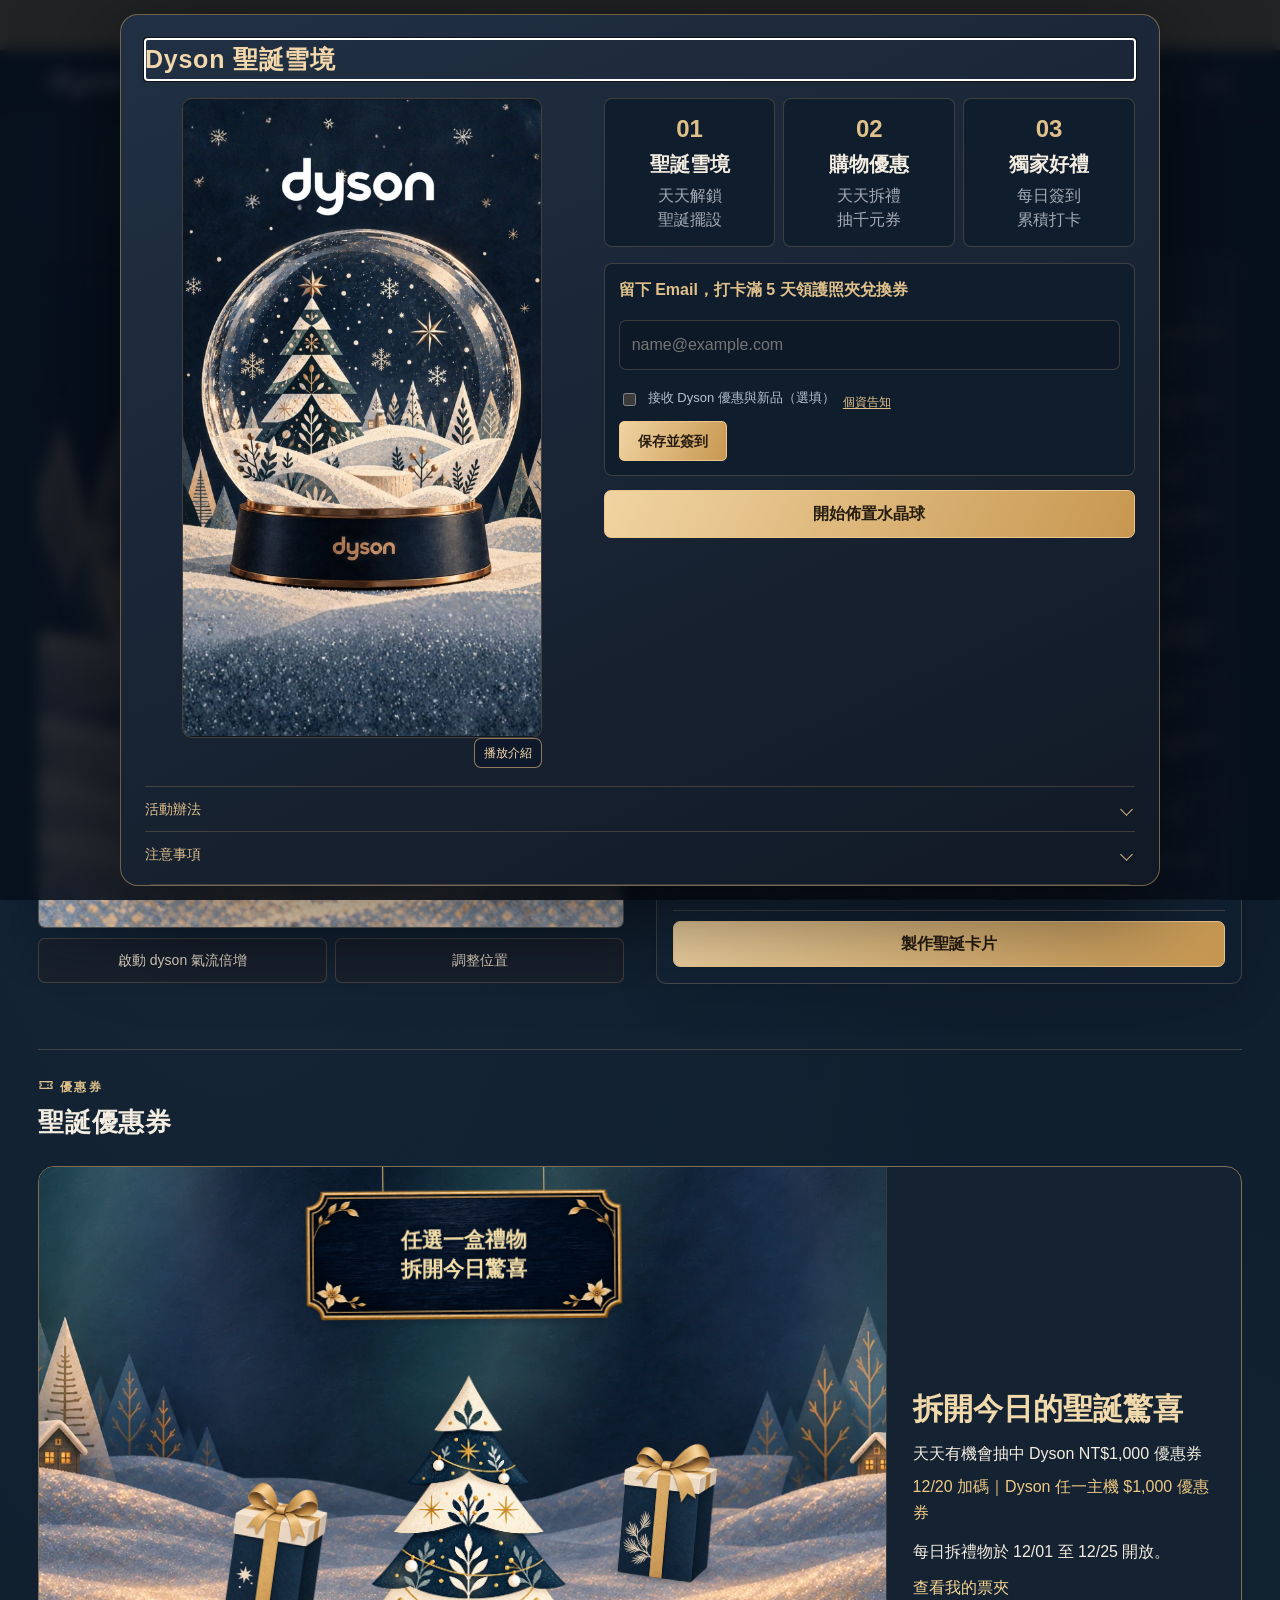
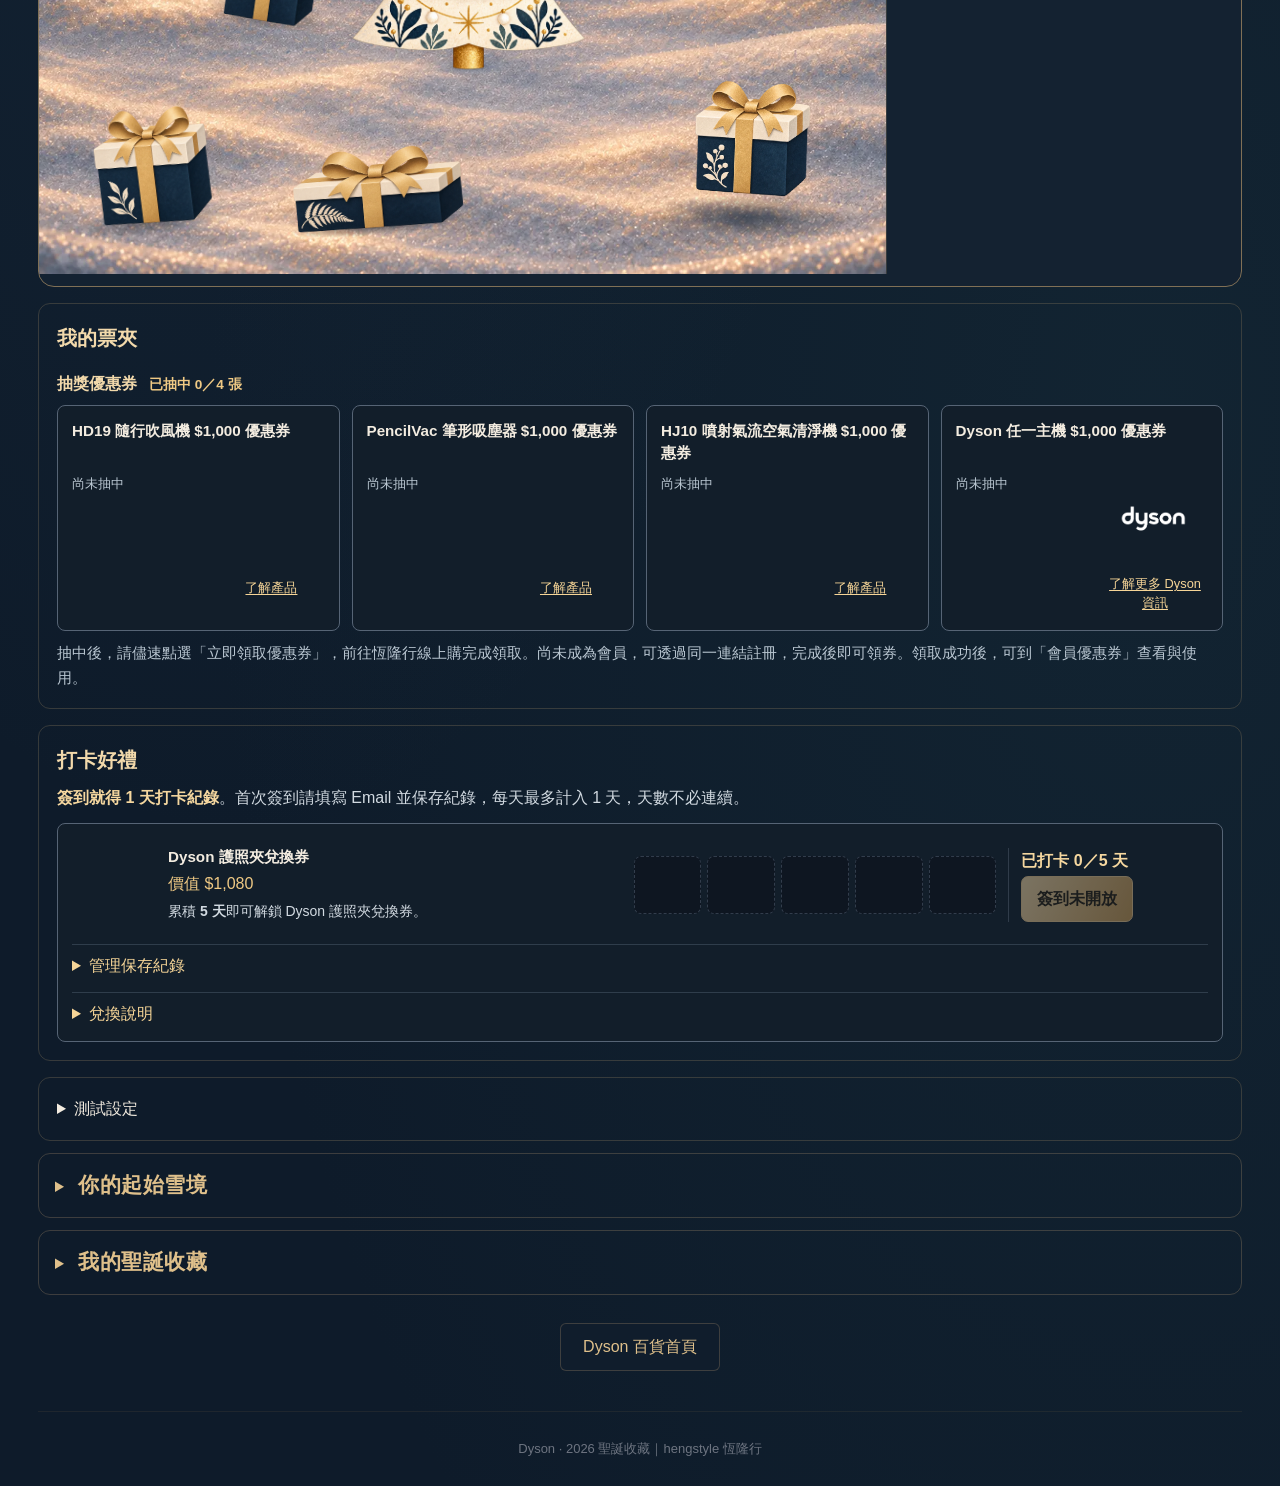
==== 2026-dyson-christmas-test/index.html @ e42b4f23 "Add files via upload" ====
<!doctype html>
<html lang="zh-Hant" data-activity-environment="test">
<head>
<meta charset="utf-8"><meta name="viewport" content="width=device-width,initial-scale=1"><meta name="theme-color" content="#10141c">
<title>Dyson 聖誕收藏｜11 月一般使用者測試版</title>
<meta property="og:type" content="website">
<meta property="og:title" content="Dyson 聖誕倒數日曆｜每天解鎖一份驚喜">
<meta property="og:description" content="下載或分享卡片抽千元優惠券，打卡滿 5 天解鎖靠櫃禮兌換券，持券消費贈 Dyson 護照夾（價值 $1,080）。">
<link rel="stylesheet" href="./assets/css/style.css?v=20261119-direct-share">
<link rel="stylesheet" href="./assets/css/gift-draw.css?v=20261119-mobile-plaque">
</head>
<body>
<template id="activity-missions-template">
 <p class="activity-intro-description">
  <span>每日解鎖聖誕物件，佈置你的水晶球。</span>
  <span>下載或分享卡片抽優惠券，還可到首頁簽到。</span>
 </p>
 <nav class="activity-jumps" aria-label="聖誕闖關任務">
   <div class="mission-primary"><b class="mission-number">01</b><strong>聖誕雪境</strong><span>天天解鎖<br>聖誕擺設</span></div>
   <div><b class="mission-number">02</b><strong>購物優惠</strong><span>天天拆禮<br>抽千元券</span></div>
   <div><b class="mission-number">03</b><strong>獨家好禮</strong><span>每日簽到<br>累積打卡</span></div>
  </nav>
</template>
<template id="activity-rules-template">
  <section class="activity-rules-section">
   <h3>活動時間｜2026.12.01－12.25</h3>
   <p>每日解鎖聖誕驚喜，打造專屬 Dyson 聖誕水晶球！</p>
   <p>活動期間每日 00:00（UTC+8）解鎖全新聖誕裝飾，可自由選擇當日及先前已解鎖的物件，打造專屬聖誕雪境。尚未開放的日期將維持鎖定，已解鎖的裝飾可於活動期間隨時使用，重新布置水晶球。</p>
  </section>
  <section class="activity-rules-section">
   <h3 id="activity-coupons" tabindex="-1">聖誕禮遇｜抽 Dyson $1,000 優惠券</h3>
   <p>當天製作聖誕卡片並下載或分享圖片後，每天可拆 1 盒禮物。活動期間，每位會員每款優惠券限領一次。</p>
   <p>抽中後，請儘速點選「立即領取優惠券」，前往恆隆行線上購完成領取。尚未成為會員，可透過同一連結註冊，完成後即可領券。領取成功後，可到「會員優惠券」查看與使用。</p>
  </section>
  <section class="activity-rules-section">
   <h3>累積參與｜滿 5 天再享專屬好禮</h3>
   <p>至首頁「打卡好禮」留下 Email 保存打卡紀錄，累積打卡滿 5 天即可解鎖護照夾兌換券。持券至 Dyson 專櫃不限金額消費，即贈 Dyson 護照夾（價值 $1,080）。</p>
   <p>兌換期限至 2026/12/31，每人限贈一次。</p>
  </section>
  <section class="activity-rules-section">
   <h3>活動紀錄｜保存專屬聖誕進度</h3>
   <p>無須填寫 Email 即可體驗聖誕水晶球活動。</p>
   <p>如欲保存參與天數及好禮資格，請至首頁「打卡好禮」填寫正確 Email 並保存紀錄。下次使用相同 Email，即可接續活動進度。</p>
   <p>水晶球內的裝飾擺放位置僅保留於當次操作頁面，重新進入活動時將恢復預設布置。</p>
   <p>Dyson 新品與優惠資訊訂閱採自由選擇，不影響活動參與及好禮資格；已保存進度者，調整訂閱意願後將即時更新。</p>
  </section>
</template>
<template id="activity-notices-template">
 <ol><li><p>本活動由恆隆行貿易股份有限公司（以下簡稱「主辦單位」）舉辦。參加者一經參與本活動，即視為已詳閱、瞭解並同意遵守本活動辦法、注意事項及相關規範。</p></li><li><p>如因參加者使用之裝置、LINE App 版本、網路連線或其他非可歸責於主辦單位之因素，導致活動頁面、動畫效果、會員綁定或優惠資訊顯示異常，主辦單位恕不另行補發或補償。</p></li><li><p>如因天災、系統異常、政府法令變更或其他不可抗力因素，致本活動無法正常進行，主辦單位得於法令允許範圍內調整、暫停或終止活動，並依實際情況公告相關處理方式。</p></li><li><p>主辦單位保留於法令允許範圍內調整活動內容及相關辦法之權利，相關異動將於活動頁面公告。</p></li><li><p>本活動如有未盡事宜，悉依相關法令、主辦單位活動辦法及最新公告辦理。</p></li></ol>
</template>
<aside class="november-test-banner" aria-label="11 月測試版"><strong>11 月一般使用者測試版 · v127</strong><span id="november-test-clock" role="status">依台灣日期，每天對應開放 12 月同一天的禮物。</span></aside>
<dialog id="welcome-dialog" class="welcome-dialog" aria-labelledby="welcome-title" aria-describedby="welcome-description">
 <button id="welcome-review-close" class="dialog-close" type="button" aria-label="關閉" hidden>×</button>
 <div id="welcome-overview"><div id="welcome-content" class="welcome-content">
  <h2 id="welcome-title" tabindex="-1" autofocus>Dyson 聖誕雪境</h2>
  <div class="welcome-media"><video id="welcome-video" muted playsinline preload="none" aria-label="聖誕活動玩法介紹"></video><div class="welcome-media-toolbar"><p id="welcome-status" class="welcome-status sr-only" role="status" aria-live="polite"></p><button id="welcome-play" type="button" hidden>播放介紹</button></div></div>
  <div class="welcome-intro">
   <div data-activity-missions="welcome-description"></div>
   <section id="welcome-account" aria-labelledby="welcome-account-title">
    <h3 id="welcome-account-title">留下 Email，打卡滿 5 天領護照夾兌換券</h3>
   </section>
   
   <div class="welcome-footer"><button id="welcome-start" class="gold-button" type="button">開始佈置水晶球</button></div>
  </div>
 </div></div>
 <details id="welcome-rules" class="welcome-rules"><summary id="welcome-rules-title">活動辦法</summary><div class="welcome-rules-content">
  <div data-activity-rules></div>
 </div></details>
 <details id="welcome-notices" class="welcome-rules welcome-notices"><summary id="welcome-notices-title">注意事項</summary><div class="welcome-rules-content"><div data-activity-notices></div></div></details>
 <p class="november-test-notice">測試版提醒：本頁以 11/01–11/25 模擬 12/01–12/25，進度獨立保存。實際領取結果以恆隆行優惠券頁為準。</p>
</dialog>
<dialog id="admin-auth-dialog" class="admin-auth-dialog" aria-labelledby="admin-auth-title" aria-describedby="admin-auth-description">
 <button class="dialog-close mobile-admin-close" data-close="admin-auth-dialog" type="button" aria-label="關閉管理員驗證">×</button>
 <p class="eyebrow">ADMIN ACCESS</p><h2 id="admin-auth-title">管理員驗證</h2>
 <p id="admin-auth-description">此帳號需要驗證碼，才能載入進度與日期模擬。</p><p id="admin-auth-email" class="admin-auth-email"></p>
 <form id="admin-auth-form"><label for="admin-auth-code">管理員驗證碼<input id="admin-auth-code" type="password" minlength="16" maxlength="128" autocomplete="current-password" required></label><p id="admin-auth-message" role="status" aria-live="polite"></p><div class="admin-auth-actions"><button id="admin-auth-cancel" type="button">切換 Email</button><button id="admin-auth-submit" class="gold-button" type="submit">驗證並繼續</button></div></form>
</dialog>
<header class="site-header"><a class="brand" href="https://shop.hengstyle.com/site/dyson" target="_blank" rel="noopener noreferrer" aria-label="Dyson 百貨首頁"><img id="brand-logo" class="brand-logo" src="./assets/images/brand/dyson-logo-white.png" alt="Dyson" width="1702" height="591" fetchpriority="high"></a><nav aria-label="功能選單"><button id="progress-open" type="button">保存紀錄</button><button id="vouchers-open" type="button">活動玩法</button><div class="audio-menu"><button id="audio-open" type="button" aria-expanded="false" aria-controls="audio-panel">音訊<span class="audio-indicator" aria-hidden="true"></span></button>
<section id="audio-panel" class="audio-panel" aria-labelledby="audio-title" hidden>
 <div class="audio-panel-heading"><h2 id="audio-title">音訊</h2><button id="audio-close" type="button" aria-label="收起音訊面板">×</button></div>
 <div class="music-heading"><strong>聖誕旋律</strong></div><p id="music-now" role="status" aria-live="polite"></p>
 <div class="music-row"><label class="music-choice"><span class="sr-only">選擇已解鎖的音樂</span><select id="music-track"></select></label><button id="music-play" type="button" aria-pressed="false">播放音樂</button></div>
 <label class="music-volume">音樂音量<input id="music-volume" type="range" min="0" max="1" step="0.01" value="0.28" aria-label="背景音樂音量"></label>
 <div class="music-caption"><span>12/7、12/25 收藏解鎖</span><button id="music-credits-open" type="button">音樂來源</button></div><audio id="music-player" preload="none"></audio>
</section></div></nav></header>
<div id="preview-banner" class="preview-banner" hidden>企劃預覽模式 · 測試收藏不計入正式紀錄 <button id="preview-exit">回到正式日期</button></div>
<main>
 <section class="intro"><h1>把聖誕 <span>一點一點收藏</span></h1><p>玩遊戲收藏聖誕驚喜，傳送專屬祝福，解鎖<strong>限量優惠券</strong>。</p></section>
 <div id="game-experience" class="experience">
  <section id="globe-section" class="globe-section" aria-label="水晶球佈置">
   <div id="globe-stage" class="globe-stage"><div id="globe-wrapper"><img id="empty-globe" src="./assets/images/scene/snow-globe-background.webp?rev=20261027-5" alt="深藍雪境中的 Dyson 水晶球，球內鋪有薄雪，等待加入每日收藏。" width="1168" height="1346"><canvas id="snow-canvas" tabindex="-1" aria-label="水晶球收藏擺放區"></canvas><div id="scene-loading" class="is-busy" role="status" hidden>正在準備冬日雪境…</div><div id="scene-tip" hidden></div><div id="show-greeting" class="show-greeting" role="status" aria-live="polite" hidden>MERRY CHRISTMAS</div></div></div>
   <div class="globe-actions"><button id="wind-button" aria-pressed="false">啟動 dyson 氣流倍增</button><button id="edit-toggle" aria-pressed="false" aria-expanded="false" aria-controls="scene-tools">調整位置</button></div>
   <div id="show-controls" class="show-controls" hidden><button id="show-replay" type="button">播放星光秀</button><button id="show-stop" type="button" hidden>停止演出</button><span>9.5 秒 · 可隨時重播</span><div class="show-banner-slot"><div id="show-banner" class="show-banner" hidden><span>CHRISTMAS LIGHT SHOW</span><strong id="show-phase" role="status" aria-live="polite"></strong><div class="show-track"><i id="show-progress"></i></div></div></div></div>
   <div id="scene-tools" class="scene-tools" aria-label="場景調整工具" hidden><div class="scene-tool-actions"><button id="motion-toggle" type="button" aria-pressed="true">暫停動態</button><button id="reset-layout" type="button">還原擺放</button></div><p id="scene-edit-hint">點選球內物件後拖曳，或使用方向鍵微調。</p>

   <div id="position-editor" class="position-editor" hidden><strong id="selected-name"></strong><label>大小 <input id="scale-control" type="range" min="0.65" max="1.35" step="0.05" value="1"></label><button id="selected-reset">還原此件</button><button id="selected-detail">查看收藏</button><button id="selected-remove" type="button">移除</button><p>動物與一般造景可移至球內上方。</p></div></div>
   <p id="status" class="status" role="status" aria-live="polite"></p>
  </section>
  <section id="game-calendar" class="calendar-panel" aria-labelledby="game-calendar-title">
   <button id="mobile-calendar-toggle" class="mobile-calendar-toggle" type="button" aria-expanded="false" aria-controls="calendar-body">
    <strong>每日解鎖</strong><span id="mobile-calendar-count">已開放 0／25</span><span class="mobile-calendar-arrow" aria-hidden="true"></span>
   </button>
   <div id="calendar-body" class="calendar-body">
   <div class="calendar-heading"><div class="calendar-heading-main"><p class="eyebrow">DECEMBER 01 — 25</p><div class="calendar-title-row"><h2 id="game-calendar-title" tabindex="-1">每日解鎖｜聖誕倒數日曆</h2></div></div><div class="calendar-tools"><span id="today-label" class="date-pill"></span><button id="quick-sim-toggle" type="button" aria-expanded="false" aria-controls="quick-sim-panel">模擬日期</button></div></div>
   <div id="today-card" class="today-card"><p id="today-kicker" class="eyebrow"></p><h3 id="today-title"></h3><button id="today-open" class="gold-button"></button></div>
   <section id="quick-sim-panel" class="quick-sim-panel" aria-label="模擬日期" hidden>
    <div class="sim-panel-heading"><span>日期模擬 · 台灣時間</span></div>
    <label class="sim-date-label" for="sim-date">模擬今天是<input id="sim-date" type="date" value="2026-12-01" min="2026-11-30" max="2026-12-26"></label>
    <p id="quick-sim-note" role="status" aria-live="polite"></p>
    <div class="sim-panel-footer"><button id="quick-sim-done" type="button">完成／收起</button><button id="quick-sim-exit" type="button">結束模擬</button></div>
   </section>
   <div class="progress-label"><span>已開放物件</span><span id="progress-count">0 / 25</span></div><div class="progress-track"><div id="progress-fill"></div></div>
   <div id="calendar-grid" class="calendar-grid" aria-label="12 月每日禮盒"></div>
   <div id="calendar-key" class="calendar-key" aria-label="日期狀態說明"></div>
   <div class="calendar-card-entry"><button id="card-open" class="gold-button" type="button" disabled>製作聖誕卡片</button></div>
   </div>
  </section>
 </div>
 <section id="benefit-section" class="benefit-section"><div class="section-heading"><div><p class="eyebrow"><svg class="ticket-icon" viewBox="0 0 24 24" width="16" height="16" aria-hidden="true" fill="none" stroke="currentColor" stroke-width="1.8"><path d="M3 7h18v3a2 2 0 0 0 0 4v3H3v-3a2 2 0 0 0 0-4zM15 7v2m0 2v2m0 2v2"/></svg>優惠券</p><h2>聖誕優惠券</h2></div></div><section id="draw-card" class="draw-card" aria-labelledby="draw-heading">
  <div class="draw-copy">
    <h3 id="draw-heading" tabindex="-1">拆開今日的聖誕驚喜</h3>
    <p id="draw-rules">天天有機會抽中 Dyson NT$1,000 優惠券</p>
    <p id="draw-bonus" class="draw-bonus" hidden>12/20 加碼｜<span>Dyson 任一主機 $1,000 優惠券</span></p>
  </div>
  <div id="draw-stage" class="draw-stage">
    <div class="draw-landscape" aria-hidden="true"></div>
    <div class="draw-wood-sign"><img src="./assets/images/scene/christmas-sign.webp?build=20261119-sign-clean" width="1536" height="640" alt=""><span>任選一盒禮物<br>拆開今日驚喜</span></div>
    <div id="draw-visitor" class="draw-visitor" aria-hidden="true" hidden><img id="draw-visitor-image" alt=""></div>
    <div class="draw-tree" aria-hidden="true">
      <img class="draw-tree-art" src="./assets/images/scene/day-12-christmas-tree.webp" alt="" width="1214" height="1295" loading="lazy" decoding="async">
      <span class="draw-tree-lights"></span>
    </div>
    <div id="draw-flyover" class="draw-flyover" aria-hidden="true">
      <div class="draw-flyover-rider">
        <img src="./assets/images/scene/day-22-golden-sleigh.webp" alt="" loading="lazy">
        <img src="./assets/images/scene/day-23-cat-santa.webp" alt="" loading="lazy">
      </div>
      <img class="draw-flyover-reindeer" src="./assets/images/scene/day-08-leaping-reindeer.webp" alt="" loading="lazy">
    </div>
    <div id="draw-gifts" class="draw-gifts" role="group" aria-label="五盒聖誕禮物" aria-describedby="draw-rules"></div>
    <canvas id="draw-effects" aria-hidden="true"></canvas>
  </div>
  <div id="draw-feedback" class="draw-feedback">
    <p id="draw-status" role="status" aria-live="polite" tabindex="-1"></p>
    <p id="draw-pool-note" class="draw-muted"></p>
    <div class="draw-actions">
      <button id="draw-create" class="gold-button" type="button">製作卡片解鎖禮物</button>
      <button id="draw-result-open" type="button" hidden>查看今日拆盒結果</button>
      <a id="draw-view" href="#draw-coupons">查看我的票夾</a>
    </div>
  </div>
</section>
<section class="draw-wallet" aria-labelledby="draw-coupons">
  <h3 id="draw-coupons" tabindex="-1">我的票夾</h3>
  <section aria-labelledby="draw-wallet-prizes">
    <h4 id="draw-wallet-prizes" class="draw-wallet-heading">抽獎優惠券 <span id="draw-count"></span></h4>
    <div id="draw-wallet"></div>
    <p class="draw-muted draw-wallet-note">抽中後，請儘速點選「立即領取優惠券」，前往恆隆行線上購完成領取。尚未成為會員，可透過同一連結註冊，完成後即可領券。領取成功後，可到「會員優惠券」查看與使用。</p>
  </section>
</section>
<section id="draw-passport" class="draw-passport" aria-labelledby="draw-passport-title">
    <h3 id="draw-passport-title" tabindex="-1">打卡好禮</h3>
    <p class="draw-passport-intro"><strong>簽到就得 1 天打卡紀錄</strong>。首次簽到請填寫 Email 並保存紀錄，每天最多計入 1 天，天數不必連續。</p>
    <article class="draw-coupon draw-passport-card" aria-labelledby="draw-passport-name">
      <img id="draw-passport-image" class="draw-coupon-image" alt="Dyson 護照夾" width="144" height="144" loading="lazy" decoding="async">
      <div class="draw-coupon-copy">
        <strong id="draw-passport-name">Dyson 護照夾兌換券</strong>
        <span>價值 $1,080</span>
        <p class="draw-passport-requirement">累積 <b>5 天</b>即可解鎖 Dyson 護照夾兌換券。</p>
      </div>
      <div class="draw-passport-status">
        <p id="draw-passport-progress" aria-live="polite">已打卡 0／5 天</p>
        <div class="draw-passport-actions">
          <button id="draw-passport-checkin" class="gold-button" type="button">簽到</button>
          <button id="draw-passport-open" class="gold-button" type="button" hidden>拆開 5 日回禮</button>
          <a id="draw-passport-ticket" class="gold-button draw-passport-ticket" target="_blank" rel="noopener noreferrer" hidden><span id="draw-passport-cta">領取兌換券 ↗</span></a>
        </div>
      </div>
      <ol id="draw-passport-days" class="participation-grid draw-passport-days" aria-label="五天簽到進度"></ol>
      <details id="draw-passport-account" class="draw-passport-extra">
        <summary>管理保存紀錄</summary>
        <div id="draw-progress-fields" class="welcome-progress"><div id="progress-current" hidden><p>目前使用 <strong id="progress-email-label"></strong></p><button id="progress-switch" type="button">切換 Email</button></div><form id="progress-form" novalidate><label id="progress-email-field" for="progress-email"><span id="progress-email-caption">你的 Email</span><input id="progress-email" type="email" maxlength="254" autocomplete="email" placeholder="name@example.com"></label><div class="progress-consent-row"><label class="progress-consent"><input id="progress-marketing" type="checkbox"><span>接收 Dyson 優惠與新品（選填）</span></label><a href="https://docs.google.com/document/d/1t16XzusKmtd05-ndbZZWI5BFOdslWheB/edit" target="_blank" rel="noopener noreferrer" aria-label="個人資料告知暨同意書">個資告知</a></div><button id="progress-submit" class="gold-button" type="submit">保存並簽到</button></form><p id="progress-message" role="status" aria-live="polite"></p><button id="progress-retry" type="button" hidden>重試同步</button></div>
      </details>
      <details class="draw-passport-extra">
        <summary>兌換說明</summary>
        <p>持券至 Dyson 專櫃不限金額消費，即贈 Dyson 護照夾。兌換期限至 2026/12/31，每人限贈一次。</p>
      </details>
    </article>
</section>
<dialog id="draw-prize" class="draw-result-dialog" aria-labelledby="draw-prize-name">
  <form method="dialog" class="draw-result-close"><button type="submit" aria-label="關閉" autofocus>×</button></form>
  <div class="draw-result-ticket">
    <p id="draw-prize-won-label" class="draw-prize-won-label" hidden>恭喜抽中！</p>
    <h3 id="draw-prize-name">Dyson <strong>$1,000</strong> 優惠券</h3>
    <figure class="draw-prize-product">
      <img id="draw-prize-image" alt="" width="88" height="88" hidden>
      <figcaption id="draw-prize-kind"></figcaption>
    </figure>
    <a id="draw-prize-claim" class="gold-button" target="_blank" rel="noopener noreferrer" hidden>立即領取優惠券 ↗</a>
  </div>
  <section id="draw-prize-info" class="draw-prize-info" aria-labelledby="draw-prize-info-title" hidden>
    <h3 id="draw-prize-info-title"><small>適用商品介紹</small><span id="draw-prize-product-name"></span></h3>
    <p id="draw-prize-intro"></p>
    <h4 id="draw-prize-features-title">產品亮點</h4>
    <ul id="draw-prize-features"></ul>
    <a id="draw-prize-product-link" target="_blank" rel="noopener noreferrer">了解產品詳情 ↗</a>
  </section>
</dialog>
<dialog id="draw-product" class="draw-result-dialog" aria-labelledby="draw-product-name">
  <form method="dialog" class="draw-result-close"><button type="submit" aria-label="關閉" autofocus>×</button></form>
  <h3 id="draw-product-name"></h3>
  <img id="draw-product-image" alt="" width="88" height="88">
  <section class="draw-prize-info draw-product-info">
    <p id="draw-product-intro"></p>
    <h4 id="draw-product-features-title">產品亮點</h4>
    <ul id="draw-product-features"></ul>
    <a id="draw-product-product-link" target="_blank" rel="noopener noreferrer">了解產品詳情 ↗</a>
  </section>
</dialog>
<dialog id="draw-discovery" class="draw-result-dialog draw-discovery" aria-labelledby="draw-discovery-title" aria-describedby="draw-miss-copy">
  <form method="dialog" class="draw-result-close"><button type="submit" aria-label="關閉" autofocus>×</button></form>
  <h3 id="draw-discovery-title">今天沒有抽中優惠券</h3>
  <p id="draw-miss-copy"></p>
</dialog>
<details id="draw-settings" class="draw-settings">
  <summary>測試設定</summary>
  <div class="draw-settings-controls">
    <label>活動日期<input id="draw-date" type="date" min="2026-12-01" max="2026-12-25"></label>
    <label>抽獎結果<select id="draw-mode"><option value="random">隨機</option><option value="miss">指定沒抽中</option><option value="win">指定抽中一張</option><option value="bonus">指定抽中加碼券</option></select></label>
    <button id="draw-use-activity-date" type="button">使用活動日期</button>
    <button id="draw-simulate" type="button">模擬完成今日卡片</button>
    <button id="draw-reset" type="button">清除抽獎測試紀錄</button>
  </div>
</details></section>
 <details id="starter-section" class="collection-section collection-disclosure">
  <summary><h2>你的起始雪境</h2></summary>
  <p class="collection-description">已為你放好三件小物，可移除與調整，不計入每日收藏</p>
  <div id="starter-grid" class="collection-grid starter-grid"></div>
 </details>
 <details id="collection-section" class="collection-section collection-disclosure">
  <summary><h2>我的聖誕收藏</h2></summary>
  <p class="collection-description">點選回看，或切換球內展示</p>
  <div id="collection-grid" class="collection-grid"></div>
  <div id="collection-empty" class="empty-state">第一份驚喜，從 12 月 1 日開始。<br>每一次開啟，都為雪境留下一點新的光。</div>
 </details>
 <section id="bonus-section" class="collection-section" hidden><div class="section-heading"><div><p class="eyebrow">A LITTLE SECRET FOR YOU</p><h2>你的限定收藏</h2></div><span>送給你的小驚喜，自行放入水晶球</span></div><div id="bonus-grid" class="collection-grid"></div></section>
 <div class="shop-entry"><a class="shop-home-link" href="https://shop.hengstyle.com/site/dyson" target="_blank" rel="noopener noreferrer">Dyson 百貨首頁</a></div>
 <footer class="campaign-footer"><span>Dyson · 2026 聖誕收藏｜hengstyle 恆隆行</span><button id="studio-open">企劃預覽與 25 天內容管理</button></footer>
</main>
<nav class="mobile-workspace-actions" aria-label="雪境快捷操作">
 <button id="mobile-collection-open" class="gold-button" type="button" aria-haspopup="dialog" aria-controls="mobile-collection">佈置水晶球</button>
 <button id="mobile-card-open" class="gold-button" type="button" aria-haspopup="dialog" disabled>製作卡片</button>
</nav>
<dialog id="mobile-collection" class="mobile-collection" aria-labelledby="mobile-collection-title">
 <div class="mobile-collection-top">
  <button id="mobile-collection-close" class="dialog-close" type="button" data-close="mobile-collection" aria-label="關閉布置，返回雪境" autofocus>×</button>
 </div>
 <section class="mobile-collection-tray">
  <div class="mobile-collection-heading"><h2 id="mobile-collection-title">選擇布置物件</h2><span>點一下放入，再點一下移出</span></div>
  <div id="mobile-collection-pages" class="mobile-collection-pages" aria-label="收藏分頁"></div>
  <div class="mobile-collection-pagination">
   <button id="mobile-collection-prev" type="button" aria-label="上一頁收藏">‹</button>
   <span id="mobile-collection-page" aria-live="polite"></span>
   <button id="mobile-collection-next" type="button" aria-label="下一頁收藏">›</button>
  </div>
 </section>
 <div class="mobile-collection-actions">
  <button id="mobile-collection-card" class="gold-button" type="button" aria-haspopup="dialog" disabled>製作卡片</button>
 </div>
</dialog>
<dialog id="card-dialog" class="card-dialog" aria-labelledby="card-title"><button class="dialog-close" data-close="card-dialog" aria-label="關閉">×</button><p class="eyebrow">A LITTLE WORLD, JUST FOR YOU</p><h2 id="card-title">寄一份聖誕心意</h2><p class="dialog-subtitle">以你親手布置的水晶球，留住此刻想說的話。</p><form id="card-form" class="card-form card-workspace" novalidate>
<div class="card-editor-column"><div class="card-form-fields"><div class="card-field"><div class="card-label"><label for="card-recipient">送給誰 <span>必填</span></label><output id="card-recipient-count" for="card-recipient">0／12</output></div><input id="card-recipient" type="text" placeholder="名字或暱稱" autocomplete="off" required aria-describedby="card-recipient-error"><p id="card-recipient-error" class="card-error" aria-live="polite"></p></div><div class="card-field"><div class="card-label"><label for="card-message">想說的話 <span>必填</span></label><output id="card-message-count" for="card-message">0／100</output></div><textarea id="card-message" rows="5" placeholder="寫下想送給對方的聖誕祝福…" required aria-describedby="card-message-error"></textarea><p id="card-message-error" class="card-error" aria-live="polite"></p></div><div class="card-field"><div class="card-label"><label for="card-signature">自己的署名 <span>必填</span></label><output id="card-signature-count" for="card-signature">0／12</output></div><input id="card-signature" type="text" placeholder="留下你的名字或暱稱" autocomplete="off" required aria-describedby="card-signature-error"><p id="card-signature-error" class="card-error" aria-live="polite"></p></div></div><div class="card-export-panel"><section class="card-media-options" aria-label="卡片格式與聲音"><label class="card-format-label" for="card-format">傳出什麼樣的祝福？</label><select id="card-format"><option value="gif" selected>GIF 動態圖片｜會動的祝福（無聲）｜5 秒</option><option value="mp4">MP4 有聲影片｜配樂與錄音｜5 秒</option><option value="png">PNG 靜態圖片</option></select><p id="card-format-note" class="card-hint" hidden></p><details id="card-audio-options"><summary>聲音設定（選填）</summary><label class="card-audio-check"><input id="card-bgm" type="checkbox" checked>聖誕背景音樂 <span>預設開啟</span></label><div class="card-voice-heading"><strong>錄一句自己的祝福 <span>選填，最多 5 秒</span></strong><span id="card-record-time">0.0／5 秒</span></div><div class="card-voice-actions"><button id="card-record" type="button">開始錄音</button><button id="card-record-stop" type="button" hidden>完成錄音</button><button id="card-record-delete" type="button" disabled>刪除錄音</button></div><audio id="card-voice-preview" controls preload="none" hidden aria-label="試聽自己的祝福"></audio><p id="card-record-status" class="card-hint" role="status" aria-live="polite">按下錄音才會要求麥克風權限。有錄音時，配樂會自動降低音量。</p></details><div id="card-export-progress" hidden><progress id="card-progress" max="100" value="0" aria-label="卡片製作進度"></progress><button id="card-cancel-export" type="button">取消製作</button></div></section></div></div>
<div class="card-preview-column"><div class="card-preview-area"><div class="card-preview-stage"><div id="card-making" class="card-making" role="status" aria-live="polite" hidden><div class="mini-globe" aria-hidden="true"><i></i><i></i><i></i><i></i><i></i><i></i></div><strong id="card-making-title">正在製作你的聖誕卡片…</strong><span id="card-making-stage">準備畫面</span><span id="card-making-percent"></span><button id="card-making-cancel" type="button">取消製作</button></div><canvas id="card-preview" width="1200" height="2000" role="img" aria-label="聖誕卡片預覽"></canvas><video id="card-video-preview" controls playsinline preload="metadata" hidden aria-label="5 秒有聲聖誕卡片預覽"></video><img id="card-gif-preview" hidden alt="5 秒循環的聖誕卡片動畫"></div></div>
<div class="card-result-actions"><button id="card-generate" class="gold-button" type="button" disabled>製作卡片</button>
<div class="card-save-actions"><button id="card-download" type="button" disabled>下載圖片</button><button id="card-share" type="button" disabled>分享圖片</button><button id="card-share-game" type="button">分享遊戲</button></div><p id="card-status" class="card-status" role="status" aria-live="polite"></p><div class="card-share-options"><button id="card-share-file" type="button" hidden>只分享圖片</button></div><button id="draw-from-card" type="button" hidden>挑選今日禮物</button><textarea id="card-share-text" aria-label="分享文案與活動連結" readonly hidden></textarea></div></div></form></dialog>
<dialog id="item-dialog" aria-labelledby="item-title"><button class="dialog-close" data-close="item-dialog" aria-label="關閉">×</button><p id="item-day" class="eyebrow"></p><div id="item-visual" class="item-visual"></div><p id="item-kind" class="small-label"></p><h2 id="item-title"></h2><p id="item-description"></p><section id="item-product" class="product-intro" aria-label="產品介紹" hidden><h3 id="product-features-title">產品亮點</h3><ul id="product-features"></ul><a id="product-link" class="product-link" target="_blank" rel="noopener noreferrer" hidden>了解產品詳情 ↗</a><span id="product-link-pending" class="product-link-pending">產品詳情準備中</span></section><p id="item-music" class="item-music" hidden></p><button id="item-placement" class="gold-button"></button><button id="item-position" class="secondary-button">調整擺放位置</button></dialog>
<dialog id="music-credits-dialog" aria-labelledby="music-credits-title"><button class="dialog-close" data-close="music-credits-dialog" aria-label="關閉">×</button><p class="eyebrow">MUSIC CREDITS</p><h2 id="music-credits-title">聖誕旋律與授權</h2><p class="dialog-subtitle">以下為 Kevin MacLeod 提供的 CC BY 4.0 授權錄音，依授權標示作者與來源。可免費用於商業活動。</p><div id="music-credits-list"></div></dialog>
<dialog id="studio-dialog" class="studio-dialog" aria-labelledby="studio-title"><button class="dialog-close" data-close="studio-dialog" aria-label="關閉">×</button><p class="eyebrow">CAMPAIGN STUDIO · PREVIEW</p><h2 id="studio-title">25 天內容與場景預覽</h2><p class="dialog-subtitle">此為企劃預覽入口，並非具登入驗證的管理後台。模擬收藏與擺放保存在同一參加者列的獨立模擬欄位。</p>
<details id="cloud-settings" hidden><summary>管理設定：連接 Google Sheet</summary><p>先將 DysonProgress.gs 貼入 Sheet 的 Apps Script，設定 GitHub 網域、執行 setup，部署為網頁應用程式。</p><label for="cloud-endpoint">部署網址（/exec）</label><input id="cloud-endpoint" type="url" placeholder="https://script.google.com/macros/s/…/exec" autocomplete="off"><button id="cloud-save-export" type="button" class="gold-button">套用並下載 config.js</button><p id="cloud-summary"></p><p id="cloud-settings-status" role="status"></p></details>
 <div class="preview-controls"><label>預覽日期<input id="preview-date" type="date" value="2026-12-01" min="2026-11-30" max="2026-12-26"></label><button id="preview-start" class="gold-button">模擬當日</button><button id="preview-fill">收藏至此日（不放入）</button><button id="preview-clear">清空測試進度</button><button id="studio-export">下載活動設定 config.js</button></div>
 <p class="studio-note">產品圖可在下表替換，建議透明 PNG／WebP。HD19、SV50、HJ10、BP10 已使用獨立透明產品圖；BP10 的了解詳情連結待補。HD19、SV50、HJ10 商品專屬券沿用既有序號；任一主機優惠序號與使用期限可於下方設定。護照夾好禮為櫃位兌換，不使用折價序號。</p>
 <div id="asset-persistence" class="studio-note"></div><div class="table-scroll"><table class="studio-table"><thead><tr><th>日期</th><th>預覽</th><th>類型與項目</th><th>當日效果</th><th>產品介紹</th><th>素材</th><th>調整</th></tr></thead><tbody id="studio-table-body"></tbody></table></div>
 <details class="config-editor"><summary>編輯內容與優惠設定</summary><p>可修改每日名稱、產品型號、介紹、最多三項特色及 HTTPS 詳情連結。五份禮遇包含四張商品優惠券與累積登入 5 天的 Dyson 護照夾好禮。可調整顯示文字與期限，請保留解鎖條件；領券網址沿用本活動的恆隆行優惠券連結。</p><label class="config-label" for="config-json">25 天內容與產品介紹</label><textarea id="config-json" spellcheck="false" aria-label="25天內容設定 JSON"></textarea><label class="config-label" for="reward-json">五份禮遇顯示設定</label><textarea id="reward-json" class="reward-json" spellcheck="false" aria-label="五份禮遇設定 JSON"></textarea><p>本測試頁的購物優惠券採每日拆禮物抽獎；護照夾兌換券需填寫 Email 並同步累積登入滿 5 天。管理員模擬僅供預覽，不開啟實際領券連結。</p><div class="config-actions"><button id="config-save" class="gold-button">套用設定</button><button id="config-reset">還原草案設定</button></div><p id="config-status" role="status"></p></details>
 <p class="studio-note">連接 Google Sheet 後，正式領取以後端台灣時間檢查。日期模擬只供 Sheet 勾選的管理者測試；限定動物另由「是否有專屬收藏」控制，模擬進度不混入正式收藏。管理員需輸入驗證碼；一般參加者仍以 Email 保存進度，不驗證信箱持有人。</p>
</dialog>
<aside id="onboarding-guide" class="onboarding-guide" aria-label="首次進站導覽" hidden>
 <p id="onboarding-message" role="status"></p>
 <div class="onboarding-actions">
  <button id="onboarding-done" type="button" class="gold-button" hidden>完成</button>
  <button id="onboarding-skip" type="button">跳過導覽</button>
 </div>
</aside>
<input id="asset-input" type="file" accept="image/png,image/webp,image/jpeg" hidden>





<script src="./assets/js/config.js?v=20261119-hanging"></script>
<script src="./assets/js/analytics.js?v=20261116-v101"></script>
<script src="./assets/js/gift-effects.js?v=20261119-visitor-interval"></script>
<script src="./assets/js/gift-draw.js?v=20261119-hanging"></script>
<script src="./assets/js/app.js?v=20261119-direct-share"></script>

</body></html>
---- 2026-dyson-christmas-test/assets/css/style.css ----
/* Embedded Source Han Sans Traditional Chinese (Taiwan), Adobe.
Copyright 2014-2025 Adobe (http://www.adobe.com/), with Reserved Font
Name 'Source'. Source is a trademark of Adobe in the United States
and/or other countries.

This Font Software is licensed under the SIL Open Font License,
Version 1.1.

This license is copied below, and is also available with a FAQ at:
http://scripts.sil.org/OFL

-----------------------------------------------------------
SIL OPEN FONT LICENSE Version 1.1 - 26 February 2007
-----------------------------------------------------------

PREAMBLE
The goals of the Open Font License (OFL) are to stimulate worldwide
development of collaborative font projects, to support the font
creation efforts of academic and linguistic communities, and to
provide a free and open framework in which fonts may be shared and
improved in partnership with others.

The OFL allows the licensed fonts to be used, studied, modified and
redistributed freely as long as they are not sold by themselves. The
fonts, including any derivative works, can be bundled, embedded,
redistributed and/or sold with any software provided that any reserved
names are not used by derivative works. The fonts and derivatives,
however, cannot be released under any other type of license. The
requirement for fonts to remain under this license does not apply to
any document created using the fonts or their derivatives.

DEFINITIONS
"Font Software" refers to the set of files released by the Copyright
Holder(s) under this license and clearly marked as such. This may
include source files, build scripts and documentation.

"Reserved Font Name" refers to any names specified as such after the
copyright statement(s).

"Original Version" refers to the collection of Font Software
components as distributed by the Copyright Holder(s).

"Modified Version" refers to any derivative made by adding to,
deleting, or substituting -- in part or in whole -- any of the
components of the Original Version, by changing formats or by porting
the Font Software to a new environment.

"Author" refers to any designer, engineer, programmer, technical
writer or other person who contributed to the Font Software.

PERMISSION & CONDITIONS
Permission is hereby granted, free of charge, to any person obtaining
a copy of the Font Software, to use, study, copy, merge, embed,
modify, redistribute, and sell modified and unmodified copies of the
Font Software, subject to the following conditions:

1) Neither the Font Software nor any of its individual components, in
Original or Modified Versions, may be sold by itself.

2) Original or Modified Versions of the Font Software may be bundled,
redistributed and/or sold with any software, provided that each copy
contains the above copyright notice and this license. These can be
included either as stand-alone text files, human-readable headers or
in the appropriate machine-readable metadata fields within text or
binary files as long as those fields can be easily viewed by the user.

3) No Modified Version of the Font Software may use the Reserved Font
Name(s) unless explicit written permission is granted by the
corresponding Copyright Holder. This restriction only applies to the
primary font name as presented to the users.

4) The name(s) of the Copyright Holder(s) or the Author(s) of the Font
Software shall not be used to promote, endorse or advertise any
Modified Version, except to acknowledge the contribution(s) of the
Copyright Holder(s) and the Author(s) or with their explicit written
permission.

5) The Font Software, modified or unmodified, in part or in whole,
must be distributed entirely under this license, and must not be
distributed under any other license. The requirement for fonts to
remain under this license does not apply to any document created using
the Font Software.

TERMINATION
This license becomes null and void if any of the above conditions are
not met.

DISCLAIMER
THE FONT SOFTWARE IS PROVIDED "AS IS", WITHOUT WARRANTY OF ANY KIND,
EXPRESS OR IMPLIED, INCLUDING BUT NOT LIMITED TO ANY WARRANTIES OF
MERCHANTABILITY, FITNESS FOR A PARTICULAR PURPOSE AND NONINFRINGEMENT
OF COPYRIGHT, PATENT, TRADEMARK, OR OTHER RIGHT. IN NO EVENT SHALL THE
COPYRIGHT HOLDER BE LIABLE FOR ANY CLAIM, DAMAGES OR OTHER LIABILITY,
INCLUDING ANY GENERAL, SPECIAL, INDIRECT, INCIDENTAL, OR CONSEQUENTIAL
DAMAGES, WHETHER IN AN ACTION OF CONTRACT, TORT OR OTHERWISE, ARISING
FROM, OUT OF THE USE OR INABILITY TO USE THE FONT SOFTWARE OR FROM
OTHER DEALINGS IN THE FONT SOFTWARE.

*/
@font-face{font-family:'Source Han Sans TC';font-style:normal;font-weight:400;font-display:swap;src:url(../fonts/source-han-sans-tw-regular.woff2) format('woff2')}
@font-face{font-family:'Source Han Sans TC';font-style:normal;font-weight:700;font-display:swap;src:url(../fonts/source-han-sans-tw-bold.woff2) format('woff2')}
:root{color-scheme:dark;--bg:#0d1119;--panel:#151b26;--gold:#e5bd7e;--muted:#a3a5ab;--line:#b38d5038;--text:#f4efe7}*{box-sizing:border-box}body{margin:0;background:radial-gradient(ellipse at 15% 10%,#3b281b55,transparent 55%),var(--bg);color:var(--text);font-family:'PingFang TC','Microsoft JhengHei','Noto Sans CJK TC',sans-serif;font-size:16px;line-height:1.65}button,input,textarea{font:inherit}button{cursor:pointer;background:#19212d;color:#e9ddca;border:1px solid var(--line);border-radius:7px;padding:10px 15px;transition:background .18s,border-color .18s,transform .18s}button:hover{border-color:#e5bd7e99;background:#252b35}button:disabled{cursor:default;opacity:.47}button:focus-visible,a:focus-visible,input:focus-visible,summary:focus-visible,textarea:focus-visible{outline:2px solid var(--gold);outline-offset:4px}a{color:inherit;text-decoration:none}h1,h2,h3,p{margin:0}h2{font-size:26px;font-weight:600;letter-spacing:.03em}h3{font-size:20px}img{display:block;max-width:100%}[hidden]{display:none!important}.site-header{position:sticky;top:0;z-index:20;display:flex;justify-content:space-between;align-items:center;padding:14px max(24px,calc((100vw - 1260px)/2));border-bottom:1px solid var(--line);background:#0d1119ed;backdrop-filter:blur(18px)}.brand{display:flex;align-items:center;gap:18px}.brand-logo{display:block;width:112px;height:auto;aspect-ratio:1702/591;object-fit:contain;flex:none}.brand span{font-size:12px;letter-spacing:.21em;color:var(--gold);padding-left:18px;border-left:1px solid var(--line)}nav{display:flex;gap:9px}nav button{font-size:14px;padding:7px 12px}#voucher-count{display:inline-grid;place-items:center;min-width:20px;border-radius:20px;background:var(--gold);color:#261b10;margin-left:6px}.preview-banner{background:#d4a555;color:#20180d;text-align:center;padding:8px 16px;font-size:14px;position:sticky;top:65px;z-index:19}.preview-banner button{padding:2px 10px;margin-left:10px;border-color:#73511e;background:transparent;color:#20180d}main{max-width:1260px;margin:auto;padding:0 28px}.intro{text-align:center;padding:38px 0 27px}.eyebrow{font-size:12px;letter-spacing:.2em;color:var(--gold);font-weight:600}.intro h1{font-size:clamp(30px,3vw,42px);font-weight:500;letter-spacing:.05em;margin:7px 0 8px}.intro h1 span{color:var(--gold)}.intro>p:not(.eyebrow){color:var(--muted);font-size:15px}.experience{display:grid;grid-template-columns:minmax(0,1.2fr) minmax(350px,1fr);gap:40px;align-items:start}#globe-wrapper{position:relative;aspect-ratio:1168/1346;background:#2f2116;overflow:hidden;border-radius:7px;box-shadow:0 18px 60px #0007;border:1px solid #b18b5438;isolation:isolate;transform-origin:50% 83%}#empty-globe{position:absolute;width:100%;height:100%;object-fit:fill;pointer-events:none}#snow-canvas{position:absolute;inset:0;width:100%;height:100%;touch-action:pan-y;cursor:pointer}#snow-canvas.editing{touch-action:none;cursor:grab}#scene-loading{position:absolute;inset:0;display:grid;place-items:center;background:#19150ee6;color:var(--gold);font-size:14px}#scene-tip{position:absolute;pointer-events:none;background:#111723e8;border:1px solid #d2aa6888;border-radius:5px;color:#ffdfad;font-size:13px;padding:6px 10px;transform:translate(-50%,-130%);white-space:nowrap}.globe-actions{display:grid;grid-template-columns:repeat(2,minmax(0,1fr));gap:8px;margin-top:15px}.globe-actions button{font-size:14px;padding:11px 5px}.gold-button{background:linear-gradient(115deg,#f1d4a2,#c79750);color:#261c10;font-weight:700;border-color:#ebc68d}.gold-button:hover{background:linear-gradient(115deg,#ffe8bf,#ddb36f);color:#261c10}button[aria-pressed=true]:not(.gold-button){background:#ddbc7a24;border-color:#e7bc79;color:#f5d6a3}.status{color:#bdb3a4;font-size:14px;text-align:center;padding:10px 4px;min-height:42px}.position-editor{display:flex;align-items:center;gap:12px;flex-wrap:wrap;padding:14px;background:#171e2b;border:1px solid var(--line);margin-top:12px;border-radius:7px;font-size:14px}.position-editor strong{flex:1 1 160px;color:var(--gold)}.position-editor label{display:flex;align-items:center;gap:8px}.position-editor input{width:100px;accent-color:var(--gold)}.position-editor button{padding:5px 9px;font-size:13px}.position-editor p{width:100%;color:var(--muted);font-size:13px}.calendar-panel{border:1px solid var(--line);background:linear-gradient(145deg,#191f2c,#111720);padding:24px;border-radius:10px;position:sticky;top:88px}.calendar-heading{display:flex;justify-content:space-between;align-items:center;gap:8px;margin-bottom:19px}.calendar-heading h2{font-size:26px;margin-top:3px}.date-pill{font-size:13px;white-space:nowrap;color:var(--gold);border:1px solid var(--line);padding:5px 9px;border-radius:5px}.today-card{background:#d5a45e0b;border:1px solid #e5bd7e3d;border-radius:7px;padding:18px;margin-bottom:21px}.today-card h3{margin:7px 0 6px}.today-card>p:not(.eyebrow){font-size:14px;color:#b8b4ad;min-height:38px}.today-card button{width:100%;margin-top:13px;font-size:14px}.progress-label{display:flex;justify-content:space-between;font-size:13px;color:#b8b3aa;margin-bottom:6px}.progress-track{height:4px;border-radius:9px;background:#30323b;overflow:hidden;margin-bottom:20px}#progress-fill{height:100%;background:var(--gold);width:0;transition:width .3s}.calendar-grid{display:grid;grid-template-columns:repeat(5,minmax(0,1fr));gap:8px}.day-cell{position:relative;display:flex;flex-direction:column;align-items:center;justify-content:center;min-height:81px;padding:8px 2px;background:#0c121d;border-color:#353b455e;border-radius:6px}.day-cell .day-number{font-family:Georgia,serif;font-size:25px;color:#706f75;line-height:1.3}.day-cell .day-status{font-size:11px;color:#797981;margin-top:6px}.day-cell.current{border-color:#ddb36b;background:radial-gradient(ellipse at top,#c3913a35,#151822)}.day-cell.current .day-number,.day-cell.current .day-status{color:#f2d49b}.day-cell.owned{background:#dec18e0c;border-color:#a58c5c66}.day-cell.owned .day-number{color:#c6a871}.day-cell.owned .day-status{color:#b9c5b8}.day-cell.missed{opacity:.52}.day-cell .ticket-mark{position:absolute;right:5px;top:3px;font-size:12px;color:#d7b271}.day-cell:disabled{opacity:.7}.calendar-key{display:flex;flex-wrap:wrap;gap:8px 13px;margin-top:16px;font-size:12px;color:#8f929b}.calendar-key span{display:flex;align-items:center;gap:5px}.key-dot{display:inline-block;width:5px;height:5px;border-radius:50%;background:#747681}.key-dot.current{background:#dfb76f}.key-dot.owned{background:#9bb397}.key-dot.missed{background:#555861}.calendar-note{font-size:13px;line-height:1.8;color:#91949d;margin-top:12px}.collection-section,.benefit-section{margin-top:48px;padding-top:27px;border-top:1px solid var(--line)}.section-heading{display:flex;justify-content:space-between;align-items:end;gap:14px;margin-bottom:22px}.section-heading h2{margin-top:4px}.section-heading>span{color:var(--muted);font-size:13px}.collection-grid{display:grid;grid-template-columns:repeat(4,minmax(0,1fr));gap:12px}.collection-card{border:1px solid var(--line);background:#141b27;border-radius:7px;overflow:hidden}.collection-card>button:first-child{border:0;border-radius:0;background:radial-gradient(ellipse at center,#54402855,#121925 70%);padding:0;width:100%;display:block}.collection-card canvas{width:100%;height:135px;display:block}.collection-card .card-info{padding:11px}.collection-card .card-day{font-size:11px;letter-spacing:.12em;color:var(--gold)}.collection-card h3{font-size:14px;font-weight:500;margin:4px 0 9px;min-height:37px;line-height:1.5}.collection-card .place-button{width:100%;font-size:12px;padding:6px 3px;background:#101722}.empty-state{padding:36px 20px;text-align:center;background:#151b254d;border:1px dashed var(--line);border-radius:7px;color:#96959b;font-size:14px;line-height:2}.benefit-grid{display:grid;grid-template-columns:repeat(4,minmax(0,1fr));gap:12px}.benefit-card{border:1px solid var(--line);border-radius:7px;background:#151b25;padding:19px 16px}.benefit-card .benefit-date{font:32px Georgia,serif;color:#dbc08d;line-height:1;margin-bottom:13px}.benefit-card h3{font-size:15px;font-weight:500;margin-bottom:7px}.benefit-card p{font-size:13px;color:#9699a2;min-height:35px}.benefit-card .benefit-state{display:block;border-top:1px dashed var(--line);padding-top:10px;margin-top:12px;color:#c4ab80;font-size:12px}.benefit-card.claimed{border-color:#b99a5e88}.benefit-note{font-size:13px;color:#8e929c;margin-top:16px}footer{display:flex;justify-content:space-between;align-items:center;gap:10px;margin-top:40px;padding:26px 0;color:#6d7480;border-top:1px solid #b38d501a;font-size:13px}footer button{border:0;background:none;color:#9a948a;font-size:13px;padding:0}dialog{background:#141c29;color:var(--text);border:1px solid #b490535e;border-radius:12px;max-width:440px;width:calc(100% - 32px);max-height:90dvh;padding:32px;box-shadow:0 40px 140px #000b;overflow:auto}dialog::backdrop{background:#03060bc9;backdrop-filter:blur(8px)}.dialog-close{position:absolute;right:12px;top:10px;font-size:27px;border:0;background:transparent;padding:0 7px;color:#b0a899}.dialog-close:hover{background:none;color:var(--gold)}.dialog-subtitle{font-size:14px;color:#9b9da6;margin:9px 0 20px}.item-visual{height:220px;display:grid;place-items:center;background:radial-gradient(ellipse,#d9ad6520,transparent 70%);margin:16px 0 5px}.item-visual canvas{width:100%;height:220px;display:block}.small-label{font-size:12px;color:var(--gold);margin:8px 0}#item-title{font-size:24px}#item-description{font-size:15px;color:#a6a7ad;margin:12px 0 20px}#item-placement,.secondary-button{width:100%;margin-top:9px;font-size:14px}.secondary-button{background:none}.voucher-card{padding:17px;border:1px solid var(--line);border-radius:7px;margin:12px 0}.voucher-card h3{font-size:17px;color:var(--gold)}.voucher-card p{font-size:14px;margin:7px 0;color:#a3a6af}.voucher-code{display:flex;justify-content:space-between;gap:10px;align-items:center;padding:9px;background:#0e1420;border-radius:5px}.voucher-code code{font-size:15px;color:#f3d9a8}.voucher-code button{padding:3px 10px;font-size:13px}.studio-dialog{max-width:1180px}.preview-controls{display:flex;gap:9px;align-items:end;flex-wrap:wrap;padding:16px;border:1px solid var(--line);background:#0f1723;border-radius:7px}.preview-controls label{display:flex;flex-direction:column;gap:4px;font-size:13px;color:#afa99e}.preview-controls input{border:1px solid var(--line);border-radius:5px;background:#19212d;color:#ead8b7;padding:7px}.preview-controls button{font-size:13px;padding:9px 11px}.studio-note{font-size:13px;color:#a6a4a0;margin:14px 0;line-height:1.8}.table-scroll{overflow:auto}.studio-table{width:100%;border-collapse:collapse;min-width:990px;font-size:13px}.studio-table th{padding:10px;text-align:left;background:#232d3c;color:#dfbf8b;white-space:nowrap}.studio-table td{padding:11px 9px;vertical-align:middle;border-bottom:1px solid #b38d5026}.studio-table td:nth-child(3){min-width:170px}.studio-table td:nth-child(4){min-width:220px;max-width:270px}.studio-table td:nth-child(5){min-width:140px;max-width:180px}.studio-table .studio-type{display:block;color:#a89f8f;font-size:12px}.studio-table canvas{width:65px;height:70px;display:block}.studio-table button{font-size:12px;padding:5px 8px;white-space:nowrap;margin:2px}.studio-table .asset-status{display:block;color:#a5a08f;font-size:12px;max-width:130px}.studio-table .missing{color:#e1b873}.config-editor{margin-top:22px;border-top:1px solid var(--line);padding-top:15px}.config-editor summary{cursor:pointer;color:var(--gold)}.config-editor p{font-size:13px;color:#9ea2ac;margin:12px 0}.config-editor textarea{width:100%;height:270px;background:#0b121d;border:1px solid var(--line);border-radius:5px;font-family:ui-monospace,monospace;font-size:14px;padding:14px;resize:vertical;line-height:1.7;color:#d6c7ad}.config-actions{display:flex;gap:10px;margin-top:12px}.config-actions button{font-size:13px}@media(min-width:1100px){body:has(#preview-banner:not([hidden])) .calendar-panel{top:125px}}@media(max-width:1000px){.experience{gap:25px;grid-template-columns:minmax(0,1.1fr) minmax(320px,1fr)}.calendar-panel{padding:19px}.collection-grid,.benefit-grid{grid-template-columns:repeat(3,minmax(0,1fr))}.day-cell{min-height:74px}}@media(max-width:760px){main{padding:0 18px}.site-header{padding:14px 18px}.brand span{display:none}.brand-logo{width:100px}.intro{padding:27px 0 22px}.intro h1{font-size:30px}.intro>p:not(.eyebrow){font-size:13px}.experience{display:flex;flex-direction:column;gap:22px}.globe-section,.calendar-panel{width:100%}.globe-section{max-width:560px;margin:auto}.calendar-panel{position:static;padding:22px}.day-cell{min-height:77px}.collection-section,.benefit-section{margin-top:32px}.section-heading{display:block}.section-heading>span{display:block;margin-top:7px}.collection-grid{grid-template-columns:repeat(3,minmax(0,1fr));gap:9px}.collection-card canvas{height:110px}.benefit-grid{grid-template-columns:repeat(2,minmax(0,1fr))}.benefit-card{padding:17px}.benefit-card p{min-height:0}.studio-dialog{padding:27px 18px}footer{display:block}footer button{display:block;margin-top:9px}.preview-banner{top:60px;font-size:12px;padding:7px 5px}dialog{padding:28px 23px}.preview-controls button{flex:1 1 130px}.preview-controls label{width:100%}.preview-controls input{width:100%}}@media(prefers-reduced-motion:reduce){*,*::before,*::after{animation-duration:.001ms!important;transition-duration:.001ms!important;scroll-behavior:auto!important}}
.calendar-tools{display:flex;flex-direction:column;align-items:flex-end;gap:7px}.calendar-tools #quick-sim-toggle{padding:4px 9px;font-size:13px;border-color:#d2a96b88;color:#f0cf9a;background:#d8ad6120;white-space:nowrap}.quick-sim-panel{padding:14px;margin:-3px 0 18px;border:1px solid #d6ab6766;border-radius:7px;background:#080e17}.quick-sim-panel>p{font-size:12px;line-height:1.8;color:#b5afa3;margin:10px 0}@media(max-width:380px){.calendar-heading h2{font-size:24px}}

.sim-multiselect{min-width:0;margin:16px 0 0;padding:10px 0 0;border:0;border-top:1px solid var(--line)}.sim-multiselect legend{font-size:14px;color:var(--gold);padding:0 7px 0 0}.sim-selection-toolbar{display:flex;gap:7px;align-items:center;margin-bottom:9px}.sim-selection-toolbar span{flex:1;font-size:12px;color:var(--muted)}.sim-selection-toolbar button{padding:4px 8px;font-size:12px}.sim-date-grid{display:grid;grid-template-columns:repeat(5,minmax(0,1fr));gap:6px}.sim-date-option{display:flex;align-items:center;justify-content:center;gap:4px;min-height:38px;border:1px solid #b38d5038;border-radius:5px;background:#151c28;cursor:pointer;font-size:13px;white-space:nowrap}.sim-date-option input{margin:0;width:13px;height:13px;accent-color:var(--gold);cursor:pointer}.sim-date-option:has(input:checked){background:#ddbc7a24;border-color:#d6ae6c;color:#f2d4a2}.sim-date-option:focus-within{outline:2px solid var(--gold);outline-offset:2px}@media(max-width:380px){.sim-date-grid{gap:4px}.sim-date-option{gap:3px;font-size:12px}.calendar-panel{padding:16px}}

.quick-sim-panel{padding:10px 12px;margin:-7px 0 18px}.sim-panel-heading{display:flex;align-items:center;justify-content:space-between;gap:8px;margin-bottom:7px;font-size:12px;color:var(--muted)}.sim-panel-heading button{padding:3px 8px;font-size:12px;color:var(--gold);background:transparent}.sim-multiselect{margin:8px 0 0;padding:0;border:0}.sim-multiselect legend{font-size:12px;color:var(--muted)}.sim-selection-toolbar{justify-content:flex-end;margin:4px 0 6px}.sim-selection-toolbar button{padding:3px 7px}.sim-date-grid{max-height:128px;overflow-y:auto;overscroll-behavior:contain;padding:3px 5px 3px 3px;scrollbar-width:thin;scrollbar-color:#a98a55 #111824}.sim-date-option{min-height:32px}.sim-grid-hint{margin:6px 0 0;font-size:12px;line-height:1.6;color:var(--muted)}.quick-sim-panel>p{margin:7px 0;font-size:12px;line-height:1.6}.sim-panel-footer{display:flex;align-items:start;justify-content:space-between;gap:8px;border-top:1px solid var(--line);padding-top:6px}.sim-panel-footer>button{font-size:12px;padding:4px 8px;white-space:nowrap;background:transparent}

#empty-globe,#snow-canvas{transform:translateX(-3.8%) scale(1.08);transform-origin:50% 50%}.show-banner{position:absolute;left:50%;top:10%;transform:translateX(-50%);min-width:170px;padding:9px 16px;border:1px solid #f4d69e80;border-radius:7px;background:#17202bdc;text-align:center;pointer-events:none;box-shadow:0 0 35px #e5bd7e22}.show-banner>span{display:block;font-size:10px;letter-spacing:.16em;color:#dbbe8b}.show-banner strong{display:block;color:#ffe5b9;font-size:15px;font-weight:500;margin:3px 0 6px}.show-track{height:2px;background:#b8985a33}.show-track i{display:block;height:100%;background:#ffdc93;box-shadow:0 0 8px #ffdb8b}.show-controls{display:flex;flex-wrap:wrap;gap:7px;align-items:center;justify-content:center;margin-top:10px}.show-controls button{font-size:13px;padding:6px 10px;color:var(--gold);border-color:#d9b37a77}.show-controls span{font-size:12px;color:var(--muted)}

.sr-only{position:absolute;width:1px;height:1px;padding:0;margin:-1px;overflow:hidden;clip:rect(0,0,0,0);white-space:nowrap;border:0}.music-heading{display:flex;gap:10px;align-items:center;justify-content:space-between;margin-bottom:8px}.music-heading strong{font-size:14px;color:var(--gold);white-space:nowrap}.music-heading span{font-size:12px;color:var(--muted);text-align:right}.music-row{display:flex;gap:8px;align-items:center}.music-choice{flex:1;min-width:0}.music-choice select{width:100%;min-width:0;border:1px solid var(--line);border-radius:5px;background:#0c131f;color:#e7cd9f;padding:7px;font-size:13px}.music-row>button{font-size:13px;padding:7px 10px;white-space:nowrap}.music-volume{display:flex;align-items:center;gap:5px;font-size:12px;color:var(--muted)}.music-volume input{width:65px;accent-color:var(--gold)}.music-caption{display:flex;gap:10px;align-items:center;justify-content:space-between;margin-top:8px;color:var(--muted);font-size:11px}.music-caption button{font-size:12px;white-space:nowrap;padding:0;background:transparent;border:0;color:var(--gold)}.item-music{font-size:14px;color:#d6bd91;background:#d8b36a12;border:1px solid var(--line);border-radius:6px;padding:11px;margin:14px 0}.music-credit-card{border-top:1px solid var(--line);padding:14px 0}.music-credit-card h3{font-size:16px;color:var(--gold)}.music-credit-card p{font-size:13px;color:var(--muted);margin-top:6px}.credit-links{display:flex;gap:14px;flex-wrap:wrap;font-size:13px;color:#e4c38c;margin-top:7px}.credit-links a{text-decoration:underline;text-underline-offset:3px}@media(max-width:430px){.music-row{flex-wrap:wrap}.music-volume{width:100%;justify-content:flex-end}.music-volume input{width:85px}.music-heading{align-items:start}.music-caption{align-items:start}}

.product-intro{padding:16px;background:#0d1521;border:1px solid var(--line);border-radius:7px;margin:16px 0}.product-model{color:var(--gold);font-size:13px;letter-spacing:.04em;margin-bottom:6px}.product-intro h3{font-size:16px;color:#ecd5ae;margin-bottom:7px}.product-intro>p:not(.product-model){font-size:14px;color:#bdbab4;line-height:1.8}.product-intro ul{padding-left:19px;margin:10px 0 12px;color:#cdbd9f;font-size:14px}.product-link{display:inline-block;border:1px solid #d8b36c88;border-radius:5px;padding:7px 12px;color:var(--gold);font-size:14px}.product-link-pending{display:block;color:var(--muted);font-size:13px;margin-top:10px}.coupon-progress-label{font-size:14px;color:var(--gold);margin:0 0 8px}.coupon-progress-track{height:5px;margin-bottom:18px}#coupon-progress-fill{height:100%;background:var(--gold);transition:width .25s}.benefit-card p{min-height:0}.benefit-card>button{margin-top:12px;padding:7px 12px;font-size:13px}.config-label{display:block;font-size:14px;color:var(--gold);margin:14px 0 7px}.config-editor textarea.reward-json{height:320px}

/* Compact date summary leaves room for the calendar and globe. */
.today-card.compact{display:grid;grid-template-columns:minmax(0,1fr) auto;column-gap:12px;row-gap:4px;padding:12px 14px;margin-bottom:14px;align-items:center}
.today-card.compact h3{grid-column:1;grid-row:1;margin:0;font-size:17px;line-height:1.45}
.today-card.compact>p:not(.eyebrow){grid-column:1;grid-row:2;min-height:0;font-size:13px;line-height:1.6}
.today-card.compact button{grid-column:2;grid-row:1 / span 2;width:auto;align-self:center;margin:0;padding:8px 12px;font-size:13px;white-space:nowrap}

/* Product collectibles receive a quiet champagne highlight. */
.collection-card{display:flex;flex-direction:column}.collection-card .card-info{display:flex;flex-direction:column;flex:1}
.collection-card .place-button{margin-top:auto}.collection-card.product-card{border:2px solid #E5BD7E;box-shadow:0 0 0 1px #f5d69b18,0 0 24px #e5bd7e28;background:linear-gradient(155deg,#26242a,#141b27 65%)}
.collection-card.product-card>button:first-child{background:radial-gradient(ellipse at 50% 58%,#d4aa6842,#70553713 55%,#131a25 85%)}
.product-card .card-day{display:flex;align-items:center;justify-content:space-between;gap:6px;flex-wrap:wrap}.product-badge{font-size:11px;letter-spacing:0;border:1px solid #caa66a55;border-radius:20px;padding:1px 6px;background:#E5BD7E;color:#2b2115;font-weight:600;white-space:nowrap}
.collection-card.product-card h3{color:#f4dfbd;font-weight:600;font-size:15px;margin-bottom:6px}
.product-tagline{font-size:13px;color:#c2b8a8;line-height:1.7;margin-bottom:12px;min-height:38px}
.product-card .place-button{border-color:#d5b67c77;color:#f2d7a9}

/* All five milestones remain visible, with concealed categories until unlocked. */
.benefit-card,.voucher-card{min-width:0}.benefit-card{display:flex;flex-direction:column;padding:16px 13px}.benefit-card>button{margin-top:auto;padding-top:7px;align-self:flex-start}
.reward-meta{display:flex;align-items:center;justify-content:space-between;gap:7px;flex-wrap:wrap;margin-bottom:10px}
.benefit-card .reward-meta .benefit-date,.voucher-card .reward-meta .benefit-date{font-family:inherit;font-size:14px;font-weight:500;line-height:1.5;margin:0;color:#c0b8a9;min-height:0}
.reward-state{font-size:12px;color:#b5bac4;white-space:nowrap}.benefit-card h3{font-size:16px;line-height:1.6}.benefit-card .reward-hint{margin:0 0 13px;line-height:1.7}
.benefit-card.locked h3,.voucher-card.locked h3{color:#b8bec9;font-weight:500}.benefit-card.locked .reward-hint,.voucher-card.locked .reward-hint{color:#aab1bf}
.benefit-card.claimed,.voucher-card.claimed{border-color:#c9a56a99;background:linear-gradient(120deg,#d1aa6512,#151c28)}.benefit-card.claimed h3,.voucher-card.claimed h3{color:#f0cc95}.claimed .reward-state{color:#e4c38d}
.benefit-card.next-reward,.voucher-card.next-reward{border-color:#d9ba7e88;box-shadow:inset 0 0 22px #d4b27b08}.next-reward .reward-state{color:#e4c38d}
#vouchers-dialog{max-width:680px}.voucher-overview{background:#d1aa650b;border:1px solid var(--line);border-radius:7px;padding:12px 14px;margin-bottom:15px}.voucher-overview p:first-child{font-size:14px;color:#efd1a1}.voucher-overview p:last-child{font-size:13px;color:#b7beca;margin-top:4px}
#vouchers-list{display:grid;gap:10px}.voucher-card{margin:0;padding:14px 16px}.voucher-card .reward-meta{margin-bottom:5px}.voucher-card h3{font-size:17px;line-height:1.6}.voucher-card p.reward-hint,.voucher-card p.reward-conditions,.voucher-card p.reward-expiry,.voucher-card p.reward-pending{font-size:13px;line-height:1.7;margin:5px 0;color:#b1b7c3}.voucher-card .voucher-code{margin-top:9px;flex-wrap:wrap}.voucher-code code{overflow-wrap:anywhere;user-select:all}.voucher-code button{min-height:30px}
@media(max-width:1000px){.benefit-grid{grid-template-columns:repeat(3,minmax(0,1fr))}}
@media(max-width:760px){.benefit-grid{grid-template-columns:repeat(2,minmax(0,1fr))}.product-card .card-day{gap:4px}.product-badge{font-size:10px;padding:1px 5px}.product-tagline{font-size:12px}.collection-card.product-card h3{font-size:14px}}
@media(max-width:420px){.today-card.compact{column-gap:8px;padding:11px 12px}.today-card.compact>p:not(.eyebrow){grid-column:1 / -1;grid-row:2}.today-card.compact button{grid-column:2;grid-row:1;padding:6px 10px}.benefit-card{padding:13px 11px}.benefit-card h3{font-size:15px}.voucher-card{padding:12px}.voucher-code{gap:7px}}

.collection-card canvas,.item-visual canvas{object-fit:contain}

.product-card .card-open{display:block;width:100%;padding:0;border:0;border-radius:2px;background:none;color:inherit;font:inherit;line-height:inherit;text-align:left}.product-card .card-open:hover{background:none;color:#ffe8bd}.product-card .product-tagline{cursor:pointer}

.show-greeting{position:absolute;left:50%;top:37.7%;transform:translate(-50%,-50%);color:#fff2d0;font-size:clamp(20px,2.4vw,33px);font-weight:600;letter-spacing:.16em;white-space:nowrap;pointer-events:none;text-shadow:0 2px 5px #080e1d,0 0 16px #080e1d,0 0 25px #ffe0a080}
.globe-stage{position:relative;padding-top:82px}.show-banner-slot{position:absolute;top:0;left:0;width:100%;height:70px;display:flex;align-items:center;justify-content:center}.show-banner-slot .show-banner{position:static;transform:none;width:220px;min-width:0;max-width:90%;padding:7px 16px;background:#17202bf5}
.card-dialog{max-width:1000px;width:calc(100% - 32px)}.card-workspace{display:grid;grid-template-columns:minmax(0,1fr) minmax(0,.9fr);gap:30px;align-items:start;margin-top:22px}.card-form{min-width:0}.card-field{margin-bottom:15px}.card-label{display:flex;align-items:center;justify-content:space-between;gap:8px;margin-bottom:7px}.card-label label{font-size:15px;color:#edcf9f}.card-label label span{font-size:12px;color:var(--muted);margin-left:5px}.card-label output{font-size:13px;color:var(--muted);font-variant-numeric:tabular-nums}.card-form input,.card-form textarea{display:block;width:100%;min-width:0;background:#0b121d;color:var(--text);border:1px solid #b38d5066;border-radius:6px;padding:10px 12px;font-size:16px;line-height:1.7}.card-form textarea{resize:vertical;min-height:140px}.card-form input::placeholder,.card-form textarea::placeholder{color:#7e838d}.card-form [aria-invalid=true]{border-color:#eda090}.card-error{font-size:13px;color:#f2afa0;margin-top:5px;min-height:0}.card-error:empty{display:none}.card-hint{color:#a3a5ab;font-size:12px;margin-top:7px;line-height:1.8}.card-save-actions{display:grid;grid-template-columns:repeat(3,minmax(0,1fr));gap:8px;margin-top:12px}.card-save-actions button{min-width:0;min-height:44px;font-size:14px;padding:8px 4px}.card-share-options{display:flex;flex-wrap:wrap;gap:8px}
.card-share-options > :is(button,a) {
  display: inline-flex; align-items: center; justify-content: center;
  min-height: 44px; padding: 8px 12px; font-size: 14px;
}
.card-share-options > a {
  border: 1px solid var(--line); border-radius: 6px; background: #18202c;
  color: var(--text); text-decoration: none;
}
.card-share-options > a:hover { border-color: var(--gold); }.card-status{font-size:14px;color:#e5bd7e;margin-top:10px;min-height:20px}.card-preview-area{min-width:0;background:#080e17;border:1px solid var(--line);border-radius:8px;padding:14px}.card-preview-label{display:flex;justify-content:space-between;font-size:12px;color:#d4bb93;margin-bottom:12px}.card-preview-label span:last-child{color:var(--muted)}#card-preview{width:100%;height:auto;display:block;border-radius:3px;box-shadow:0 6px 25px #0005}.card-preview-area>p{font-size:12px;color:var(--muted);margin-top:10px;text-align:center}
@media(max-width:760px){.card-dialog{padding:28px 18px}.card-workspace{grid-template-columns:minmax(0,1fr);gap:22px}.card-preview-area{max-width:380px;width:100%;margin:auto}.card-dialog .dialog-subtitle{font-size:14px}.globe-stage{padding-top:76px}.show-banner-slot{height:64px}}
@media(max-width:380px){}

/* Locked milestones stay subdued; the next target is distinct from an earned coupon. */
.benefit-card.locked,.voucher-card.locked{background:#0e1520;border-color:#374252;box-shadow:none}
.benefit-card.locked h3,.voucher-card.locked h3{color:#98a2b1}
.benefit-card.locked .reward-hint,.voucher-card.locked .reward-hint{color:#8f99a8}
.benefit-card.locked .benefit-date,.voucher-card.locked .benefit-date,.locked .reward-state{color:#8793a3}
.benefit-card.locked>button{color:#a2acba;border-color:#46505e;background:#131c28}
.benefit-card.locked.next-reward,.voucher-card.locked.next-reward{background:#121c29;border-color:#92794f;box-shadow:inset 0 0 20px #d4b27b07}
.benefit-card.next-reward .benefit-date,.voucher-card.next-reward .benefit-date,.next-reward .reward-state{color:#d6b47e}
.benefit-card.locked.next-reward h3,.voucher-card.locked.next-reward h3{color:#b7bec9}
.benefit-card.locked.next-reward>button{color:#d6bc95;border-color:#786440;background:#17202b}

.benefit-card.claimed .reward-meta .benefit-date,.voucher-card.claimed .reward-meta .benefit-date{color:#e2bf89}
.day-cell{min-height:119px;gap:5px;padding:10px 4px}.day-cell .day-name{display:block;max-width:100%;font-size:12px;line-height:1.4;color:#c4c1bb;overflow-wrap:anywhere;font-weight:500;text-align:center}.day-cell.future .day-name{color:#b1b3b9}.day-cell.missed .day-name{color:#9598a1}.day-cell.owned .day-name{color:#efdbbb}.day-cell.current .day-name{color:#ffe2b2}.day-cell .day-status{margin-top:auto;padding-top:2px}@media(max-width:1000px){.day-cell{min-height:125px}}@media(max-width:380px){.calendar-grid{gap:5px}.day-cell{padding:8px 3px;min-height:121px}.day-cell .day-name{font-size:11px}.day-cell .day-number{font-size:23px}}
.card-media-options{margin-top:18px;border-top:1px solid var(--line);padding-top:16px}.card-format-label{display:block;color:var(--gold);font-size:14px;margin-bottom:7px}.card-media-options select{width:100%;background:#0b121d;color:var(--text);border:1px solid #b38d5066;border-radius:6px;padding:10px 8px;font:inherit;font-size:13px}.card-audio-check{display:flex;gap:7px;align-items:center;font-size:14px;margin:12px 0}.card-audio-check input{width:15px;height:15px;margin:0;accent-color:var(--gold)}.card-audio-check span,.card-voice-heading strong span{color:var(--muted);font-size:12px;font-weight:400}.card-voice-heading{display:flex;justify-content:space-between;gap:8px;align-items:baseline;font-size:13px;margin:14px 0 8px}.card-voice-heading strong{font-weight:500;color:#e7d1ad}.card-voice-heading>span{font-variant-numeric:tabular-nums;white-space:nowrap;color:var(--gold)}.card-voice-actions{display:flex;gap:7px;flex-wrap:wrap}.card-voice-actions button{padding:6px 10px;font-size:13px}#card-record-stop{border-color:#e9a087;color:#ffd2bf}#card-voice-preview{width:100%;height:34px;margin-top:10px}#card-generate{width:100%;margin-top:15px;padding:10px;font-size:14px}#card-file-size{color:#d9c19a;font-size:13px;min-height:18px;margin-top:9px}#card-export-progress{display:flex;align-items:center;gap:9px;margin-top:10px}#card-progress{flex:1;width:0;height:7px;accent-color:var(--gold)}#card-cancel-export{padding:4px 8px;font-size:12px}#card-video-preview,#card-gif-preview{width:100%;height:auto;display:block;border-radius:3px}.card-format-error{color:#f2afa0!important}

/* Base compact calendar; readable sizing and columns are defined below. */

@media(max-width:760px){
 .calendar-grid{gap:5px}
 .day-cell{height:100px;min-height:100px;padding:5px 2px;gap:2px;justify-content:flex-start}
 .day-cell .day-number{font-size:23px;line-height:1.1;flex-shrink:0}
 .day-cell .day-name{font-size:11px;line-height:1.25;flex-shrink:0}

 .day-cell .day-status{font-size:10px;line-height:1.25;margin-top:auto;padding-top:0;flex-shrink:0}


}

.sim-panel-heading>span:last-child{color:var(--gold);font-size:12px}.sim-panel-footer{align-items:center;justify-content:flex-end}.sim-panel-footer #quick-sim-done{background:#ddbc7a24;border-color:#d6ae6c;color:#f2d4a2}

/* Calendar states use color plus a corner symbol; full labels remain accessible. */
.day-cell{height:100px;min-height:100px;justify-content:flex-start}
.day-cell.owned{background:linear-gradient(145deg,#e5bd7e1d,#d7b8800d);border-color:#b89a658c}
.day-cell.current{border-color:#e4ba78;box-shadow:inset 0 0 0 1px #e4ba7824}
.day-cell.unselected{background:#0c121d;border-color:#353b455e;box-shadow:none}
.day-cell .day-number{flex-shrink:0}.day-cell .day-name{line-height:1.3}

.calendar-state-icon{position:absolute;right:5px;top:4px;width:13px;height:13px;display:inline-grid;place-items:center;color:#8b919c;font-size:14px;line-height:1;pointer-events:none}
.calendar-state-icon.placed{color:#edcf95;font-weight:700}.calendar-state-icon.current{color:#f4d393;font-size:21px}
.calendar-state-icon.future{background:center/11px 11px no-repeat url("data:image/svg+xml,%3Csvg xmlns='http://www.w3.org/2000/svg' viewBox='0 0 16 16' fill='none' stroke='%238b919c' stroke-width='1.4'%3E%3Crect x='3.5' y='7' width='9' height='7' rx='1.4'/%3E%3Cpath d='M5.5 7V4a2.5 2.5 0 0 1 5 0v3'/%3E%3C/svg%3E")}
.calendar-state-icon.unselected{width:7px;height:7px;border:1px solid #737986;border-radius:50%}
.calendar-key .calendar-state-icon{position:static;flex:none;margin-right:1px}.calendar-key>span{gap:4px}
@media(min-width:761px){.day-cell{padding:7px 4px;gap:4px}.day-cell .day-number{font-size:25px;line-height:1.1}}
/* Keep corner symbols clear of two-digit dates on narrow five-column grids. */
.day-cell .calendar-state-icon{right:3px;top:3px;width:9px;height:9px;font-size:12px;background-size:9px 9px}
.day-cell .calendar-state-icon.current{font-size:16px}
.calendar-key .calendar-state-icon{width:13px;height:13px}

/* Checkmarks describe placement, independently of gift ownership. */
.calendar-state-icon.placed{background:center/11px 11px no-repeat url("data:image/svg+xml,%3Csvg xmlns='http://www.w3.org/2000/svg' viewBox='0 0 16 16'%3E%3Cpath fill='%23edcf95' d='m1 8 3-3 3 3 5-6 3 3-8 9z'/%3E%3C/svg%3E")}
.calendar-state-icon.stored{background:center/11px 11px no-repeat url("data:image/svg+xml,%3Csvg xmlns='http://www.w3.org/2000/svg' viewBox='0 0 16 16'%3E%3Cpath fill='none' stroke='%238b919c' stroke-width='1.1' stroke-linejoin='round' d='m1 8 3-3 3 3 5-6 3 3-8 9z'/%3E%3C/svg%3E");border:0;border-radius:0}
.day-cell.product-day{border-color:#b39255a6;box-shadow:inset 0 0 0 1px #c3a15c13,0 0 9px #dfb7690c}
.day-cell.product-day.current{border-color:#ecc88d;box-shadow:inset 0 0 0 1px #e4ba7844,0 0 12px #dfb76920}
.day-cell.product-day.owned{border-color:#e7c185;box-shadow:inset 0 0 0 1px #e4ba7833,0 0 12px #dfb76918;background:linear-gradient(145deg,#e5bd7e27,#d7b88010)}
.day-cell .calendar-state-icon{background-size:9px 9px}

/* Collected gifts stay dark until the user explicitly places them. */
.day-cell.owned.stored{background:#0c121d;border-color:#454854;box-shadow:none}
.day-cell.owned.stored .day-number{color:#a5a5ad}.day-cell.owned.stored .day-name{color:#c0bdba}
.day-cell.owned.placed{background:linear-gradient(145deg,#e5bd7e2c,#d7b88016);border-color:#d5b37a;box-shadow:inset 0 0 0 1px #d5b37a22}
.day-cell.owned.placed .day-number{color:#e5c58f}.day-cell.owned.placed .day-name{color:#f4ddba}
.day-cell.product-day.owned.stored{border-color:#b39255a6;box-shadow:inset 0 0 0 1px #c3a15c13,0 0 9px #dfb7690c}
.day-cell.product-day.owned.placed{border-color:#edcc91;box-shadow:inset 0 0 0 1px #e4ba7844,0 0 12px #dfb76920;background:linear-gradient(145deg,#e5bd7e35,#d7b88019)}
.calendar-state-icon.current,.calendar-state-icon.unselected{background:none;border:1px solid #e4ba78;border-radius:2px;width:10px;height:10px}
.calendar-state-icon.stored{color:#8b919c}.day-cell .calendar-state-icon{background-size:9px 9px}

/* Midnight paper diorama palette: keep the controls clear and the artwork central. */
:root{--bg:#0e1b2a;--panel:#142539;--gold:#dfc08b;--muted:#a4acb6;--line:#c5a47740;--text:#f3ece0}
body{background:radial-gradient(ellipse at 18% 12%,#36566b38,transparent 54%),radial-gradient(ellipse at 90% 65%,#1c39444d,transparent 58%),var(--bg)}
.site-header{background:#0e1b2aef}.calendar-panel{background:linear-gradient(145deg,#1a2c3f,#101f30);box-shadow:0 14px 40px #030e1a26}
#globe-wrapper{background:#142638;border-color:#d6b47c4d;box-shadow:0 16px 50px #020c194d}
.collection-card,.benefit-card{background:#142437}.collection-card>button:first-child{background:radial-gradient(ellipse at center,#dfc08b15,#122235 75%)}
dialog{background:#122237}.empty-state{background:#14243780}.card-preview-area{background:#101f30}

#progress-dialog{width:min(540px,calc(100vw - 28px))}#progress-form{display:grid;gap:15px}#progress-form>label{display:grid;gap:7px}#progress-email,#cloud-endpoint{width:100%;padding:12px;border:1px solid var(--line);border-radius:7px;background:#0d1927;color:var(--text)}.progress-consent{display:flex!important;grid-template-columns:none;align-items:flex-start;gap:9px!important;font-size:14px;color:#b4c1ce}.progress-consent input{margin-top:5px;flex:none;accent-color:var(--gold)}#progress-message,#cloud-settings-status{min-height:1.5em;color:var(--gold);font-size:14px}#progress-current{padding:12px;border:1px solid var(--line);border-radius:8px;overflow-wrap:anywhere}#progress-current button{margin-top:9px;font-size:14px;padding:6px 10px}#cloud-settings{padding:16px;border:1px solid var(--line);border-radius:8px;margin:20px 0}#cloud-settings p,#cloud-settings label{display:block;margin:10px 0;font-size:14px}#cloud-settings button{margin-top:10px}@media(max-width:600px){.site-header{gap:6px}.site-header nav{gap:5px}.site-header nav button{font-size:13px;padding:6px 7px}#progress-dialog{padding:28px 20px}}

@media(max-width:360px){.site-header{padding-inline:12px}.brand-logo{width:82px}}

/* Readable type: main copy 16px, calendar labels 14px, small badges at least 10px. */
body{font-size:16px}
button,input,textarea,select{line-height:1.5}
.intro>p:not(.eyebrow),#item-description{font-size:16px}
.day-cell{height:auto;min-height:100px;padding:9px 5px;gap:5px}
.day-cell .day-number{font-size:25px;line-height:1.1}
.day-cell .day-name{font-size:14px;line-height:1.4}

.day-cell.future .day-name{color:#bec3cc}
.calendar-note,.benefit-note,.dialog-subtitle,.today-card.compact>p:not(.eyebrow){font-size:14px}
.calendar-key{font-size:12px;line-height:1.6}
.collection-card h3,.collection-card.product-card h3{font-size:16px;min-height:0;line-height:1.5}
.collection-card .place-button{font-size:14px;min-height:38px;padding:7px 5px}
.product-tagline,.product-intro>p:not(.product-model),.product-intro ul{font-size:14px;line-height:1.7}
.product-intro h3,.voucher-card h3{font-size:18px}
.voucher-card p.reward-hint,.voucher-card p.reward-conditions,.voucher-card p.reward-expiry,.voucher-card p.reward-pending{font-size:14px;line-height:1.7}
.voucher-code code{font-size:18px}
.voucher-code button,.product-link,#item-placement,.secondary-button{font-size:14px}
.progress-consent,#progress-message,#cloud-settings-status{font-size:14px}
@media(max-width:760px){
 .calendar-grid{grid-template-columns:repeat(4,minmax(0,1fr));gap:7px}
 .calendar-panel{padding:18px 14px}
 .calendar-heading{align-items:flex-start;flex-wrap:wrap}
 .calendar-heading h2{font-size:24px}
 .calendar-tools{margin-left:auto;max-width:100%}
 .day-cell{height:auto;min-height:100px;padding:8px 4px;gap:4px}
 .day-cell .day-name{font-size:14px;line-height:1.4}

 .collection-grid{grid-template-columns:repeat(2,minmax(0,1fr));gap:10px}
 .collection-card .card-info{padding:12px}
 .collection-card.product-card h3{font-size:16px}
 .product-tagline{font-size:14px;min-height:0}
 .preview-banner{position:static;font-size:12px}
 .intro>p:not(.eyebrow){font-size:14px}
}
@media(max-width:600px){
 .site-header nav{flex-wrap:wrap;justify-content:flex-end;max-width:calc(100% - 108px)}
 .site-header nav button{font-size:13px;white-space:nowrap}
 .sim-date-option{padding:7px 3px;font-size:12px}
 .sim-selection-toolbar{flex-wrap:wrap}
 .sim-selection-toolbar span{flex-basis:100%}
 .sim-panel-footer{flex-wrap:wrap}
 .sim-panel-heading{flex-wrap:wrap}
}
@media(max-width:360px){
 .site-header nav{max-width:calc(100% - 88px)}
 main{padding-inline:12px}
 .calendar-panel{padding-inline:12px}
 .calendar-grid{gap:6px}
}

/* Product-linked offers and distinct participation days. */
.reward-product{display:flex;align-items:center;gap:16px;margin:12px 0;min-width:0}
.reward-product>canvas,.reward-product>img,.reward-product-teaser{width:104px;height:130px;flex:0 0 104px;object-fit:contain}
.reward-product>div:last-child{min-width:0;flex:1}
.reward-product-teaser{display:grid;place-items:center;border:1px dashed var(--line);border-radius:8px;color:var(--gold);font-size:14px}
.voucher-card .reward-product-intro{font-size:14px;line-height:1.7;margin:0 0 10px}
.reward-coupon-title{font-size:16px;color:var(--gold);margin:8px 0;line-height:1.5}
.sim-visits-label{display:flex;align-items:center;gap:8px;flex-wrap:wrap;margin-top:12px;font-size:13px;color:var(--gold)}
.sim-visits-label input{width:70px;padding:6px;background:#0d1927;color:var(--text);border:1px solid var(--line);border-radius:5px;font:inherit}
.sim-visits-label span{font-size:12px;color:var(--muted)}
@media(max-width:420px){.reward-product{gap:10px}.reward-product>canvas,.reward-product>img,.reward-product-teaser{width:78px;flex-basis:78px;height:110px}}

/* Single-day simulation and ten distinct participation dates. */
.sim-date-label{display:flex;align-items:center;justify-content:space-between;gap:12px;font-size:14px;color:var(--text);margin:10px 0}
.sim-date-label input{min-width:0;max-width:190px;padding:8px 10px;border:1px solid #b38d5066;border-radius:6px;background:#111b29;color:var(--gold);font:inherit;color-scheme:dark}
.participation{min-width:0;margin:6px 0 2px;padding:18px;border:1px solid #b38d5066;border-radius:9px;background:linear-gradient(145deg,#d8ad6110,#101925)}
.participation-heading{display:flex;align-items:center;justify-content:space-between;gap:12px}
.participation-heading h3{font-size:20px;font-weight:500;color:var(--text);margin:0}
.participation-count{color:var(--gold);font-size:16px;font-weight:700;white-space:nowrap}
.participation-message{font-size:14px;color:#e2c694;line-height:1.7;margin:8px 0 14px}
.participation-grid{display:grid;grid-template-columns:repeat(5,minmax(0,1fr));gap:8px;list-style:none;padding:0;margin:0}
.participation-cell{min-width:0;min-height:76px;display:flex;flex-direction:column;align-items:center;justify-content:center;gap:5px;border:1px dashed #53607388;border-radius:7px;background:#0e1621;color:#8e9aab}
.participation-check{display:grid;place-items:center;width:25px;height:25px;border:1px solid #64718777;border-radius:50%;font-size:13px;line-height:1}
.participation-date{font-size:14px;white-space:nowrap;font-variant-numeric:tabular-nums}
.participation-cell.signed{border:1px solid #d9b372;background:linear-gradient(140deg,#c99b4938,#d4ac6312);color:#f3d5a2;box-shadow:inset 0 0 18px #d7ac5c0a}
.participation-cell.signed .participation-check{background:#dfbd7e;color:#261c10;border-color:#e9ca91;font-size:16px;font-weight:700}
.participation.complete{border-color:#dfbd7e}
.participation-note,.participation-extra{font-size:13px;line-height:1.7;color:#aeb7c4;margin:12px 0 0}
.participation-extra{color:var(--gold)}
.participation-history{font-size:13px;color:#b7bfca;margin-top:9px;line-height:1.8}
.participation-history summary{cursor:pointer;color:var(--gold)}
.participation-history p{margin-top:6px;overflow-wrap:anywhere}
@media(max-width:420px){.participation{padding:14px 12px}.participation-grid{gap:6px}.participation-cell{min-height:68px}.participation-date{font-size:12px}.participation-heading h3{font-size:18px}.sim-date-label{flex-wrap:wrap}.sim-date-label input{flex:1}}

/* English finale fits the glass on desktop and mobile. */
.show-greeting{font-family:Georgia,serif;font-style:italic;font-size:clamp(17px,2.3vw,30px);letter-spacing:.025em;max-width:82%;text-align:center}

/* Opening film and lightweight waiting feedback. */
.welcome-visible{overflow:hidden}
.welcome-dialog{width:min(560px,calc(100vw - 28px));max-height:calc(100dvh - 28px);padding:22px;border:1px solid #cba36380;border-radius:18px;background:linear-gradient(155deg,#213044,#111925);box-shadow:0 24px 100px #0009;overflow:auto}
.welcome-dialog::backdrop{background:#07101cde;backdrop-filter:blur(7px)}
.welcome-topline{display:flex;align-items:center;justify-content:flex-end}
#welcome-skip{display:grid;place-items:center;width:44px;height:44px;flex:none;padding:0;font-size:26px;line-height:1}
.welcome-dialog h2{font-size:clamp(20px,5vw,27px);margin:14px 0 7px;color:#f2d7ab}
.welcome-media{position:relative;aspect-ratio:1;width:min(100%,48dvh);margin:auto;background:#0e1621;border:1px solid #e5bd7e40;border-radius:10px;overflow:hidden}
#welcome-video{display:block;width:100%;height:100%;object-fit:contain}
#welcome-play{position:absolute;bottom:16px;left:50%;transform:translateX(-50%);background:#101a2deb;color:#f6d9a7;border:1px solid #e5bd7e99;white-space:nowrap}
.welcome-status{min-height:20px;font-size:12px;color:#c1b49e;text-align:center;margin:10px 0}
.welcome-steps{display:flex;justify-content:center;gap:14px;list-style:none;padding:0;margin:12px 0 18px;font-size:12px;color:#e2ddcf}
.welcome-steps b{display:block;color:#e5bd7e;font:18px Georgia,serif;margin-bottom:4px;text-align:center}
#welcome-start{width:100%;min-height:44px;font-size:16px}
.is-busy::before{content:'✧';display:inline-block;color:#e5bd7e;margin-right:7px;vertical-align:middle;animation:waiting-snow 1.8s linear infinite;will-change:transform}
.is-saved{color:#f0d7a4;border-color:#e5bd7e99}
#progress-message.is-busy::before,#scene-loading.is-busy::before{font-size:21px}
.card-preview-stage{position:relative;isolation:isolate}
.card-making{position:absolute;inset:0;z-index:3;display:flex;flex-direction:column;align-items:center;justify-content:center;gap:14px;padding:20px;text-align:center;border-radius:9px;background:#101927ed;backdrop-filter:blur(4px);color:#f0d8b2}
.card-making strong{font-size:16px;line-height:1.6}
#card-making-stage{font-size:14px;color:#c7c5c3}
#card-making-percent{font-size:20px;font-variant-numeric:tabular-nums;color:#e5bd7e;min-height:26px}
#card-making-cancel{font-size:14px;min-height:40px;margin-top:8px}
.mini-globe{position:relative;flex-shrink:0;width:96px;height:96px;border:1.5px solid #e5ce9e99;border-radius:50%;background:radial-gradient(circle at 30% 20%,#fff8 0,transparent 22%),radial-gradient(ellipse at 50% 95%,#fff0ce5c,transparent 55%),#192c40;box-shadow:inset 0 0 15px #e9d5ad28,0 0 32px #d7b36a20;overflow:hidden;margin-bottom:14px}
.mini-globe::before{content:'';position:absolute;bottom:-1px;left:12px;right:12px;height:20px;background:#f4e9cfb3;border-radius:50% 50% 0 0}
.mini-globe::after{content:'✧';position:absolute;left:0;right:0;top:26px;color:#edd1a0;font-size:27px;animation:waiting-glow 1.7s ease-in-out infinite}
.mini-globe i{position:absolute;top:-8px;left:20%;width:4px;height:4px;background:#fff3d3;border-radius:50%;animation:waiting-fall 2.2s linear infinite;will-change:transform,opacity}
.mini-globe i:nth-child(2){left:37%;animation-delay:-1.2s}.mini-globe i:nth-child(3){left:55%;animation-delay:-.4s}.mini-globe i:nth-child(4){left:74%;animation-delay:-1.7s}.mini-globe i:nth-child(5){left:45%;animation-delay:-1.9s;width:3px;height:3px}.mini-globe i:nth-child(6){left:64%;animation-delay:-.9s;width:3px;height:3px}
@keyframes waiting-snow{to{transform:rotate(360deg)}}
@keyframes waiting-fall{0%{transform:translate3d(0,0,0);opacity:0}15%{opacity:1}85%{opacity:.8}100%{transform:translate3d(9px,95px,0);opacity:0}}
@keyframes waiting-glow{50%{opacity:.45;transform:scale(.88)}}
@media(max-width:480px){.welcome-dialog{padding:16px}.welcome-steps{gap:10px;font-size:11px}.welcome-media{width:min(100%,46dvh)}.welcome-dialog h2{margin-top:10px}}
@media(prefers-reduced-motion:reduce){.is-busy::before,.mini-globe::after,.mini-globe i{animation:none}.mini-globe i{top:24px}.mini-globe i:nth-child(even){top:48px}}
[hidden]{display:none!important}

/* Make the coupon benefit visible alongside play and sharing. */
.intro>p strong{color:#f0cd95;font-weight:700}
.welcome-steps .welcome-coupon{color:#f0cd95;font-weight:700}

/* Preserve the supplied product introduction paragraphs. */
#item-description{white-space:pre-line}

/* v34: primary card entry above the globe; one compact audio menu. */

.audio-menu{position:relative}.audio-indicator{display:none;width:6px;height:6px;margin-left:6px;vertical-align:middle;border-radius:50%;background:#e5bd7e;box-shadow:0 0 7px #e5bd7e66}.audio-active .audio-indicator{display:inline-block}
.audio-panel{position:absolute;right:0;top:calc(100% + 12px);width:340px;max-width:calc(100vw - 28px);max-height:calc(100dvh - 110px);overflow:auto;padding:18px;border:1px solid #d2ac6970;border-radius:12px;background:linear-gradient(145deg,#213044,#111b29);box-shadow:0 16px 55px #0008;text-align:left}
.audio-panel-heading{display:flex;align-items:center;justify-content:space-between;margin-bottom:14px}.audio-panel-heading h2{font-size:18px;color:#edcf9f}.site-header nav #audio-close{font-size:24px;background:transparent;border:0;padding:0 5px;line-height:1.2}
.audio-panel .music-heading{margin-bottom:4px}.audio-panel .music-heading strong{font-size:14px}.audio-panel #music-now{font-size:12px;line-height:1.6;color:#b8c0cc;margin-bottom:10px}
.audio-panel .music-row{display:grid;grid-template-columns:minmax(0,1fr) auto;gap:7px}.audio-panel .music-choice select{font-size:13px;min-height:40px}.site-header nav #music-play{font-size:13px;padding:8px 10px}
.audio-panel .music-volume{width:100%;justify-content:space-between;font-size:13px;margin-top:14px;gap:14px}.audio-panel .music-volume input{flex:1;width:auto;min-width:80px;min-height:28px}
.audio-panel .music-caption{align-items:center;font-size:11px;gap:8px;margin-top:12px}.site-header nav #music-credits-open{font-size:12px;border:0;background:transparent;padding:5px 0;color:var(--gold)}
@media(max-width:760px){.audio-panel{right:0}}
@media(max-width:380px){.audio-panel{padding:15px;width:300px}}

.audio-panel select{font-family:inherit}

/* v35: one short introduction, aligned scene and calendar, contextual tools. */
.brand{border:0}.intro{padding:26px 0 22px}.intro h1{margin:0 0 10px}.intro>p:not(.eyebrow){margin:0;color:var(--muted);font-size:16px;line-height:1.7}
.intro-about{display:inline-flex;align-items:center;gap:6px;margin-top:9px;padding:4px 8px;border:0;background:transparent;color:var(--gold);font-size:14px;text-underline-offset:4px}.intro-about:hover{background:transparent;text-decoration:underline}
.globe-stage{padding-top:0}.show-banner-slot{top:12px;height:auto;z-index:3;pointer-events:none}.show-banner-slot .show-banner{margin:0;max-width:85%;box-shadow:0 5px 20px #0005}
.calendar-heading{margin-bottom:14px}.today-card{display:grid;grid-template-columns:minmax(0,1fr) auto;gap:3px 14px;align-items:center;padding:12px 14px;margin-bottom:16px}
.today-card .eyebrow{grid-column:1;font-size:12px;letter-spacing:.07em;line-height:1.5;margin:0}.today-card h3{grid-column:1;font-size:18px;line-height:1.5;margin:0;overflow-wrap:anywhere}
.today-card button{grid-column:2;grid-row:1/3;width:auto;max-width:125px;min-height:42px;margin:0;padding:8px 13px;font-size:14px}
.calendar-card-entry{border-top:1px solid var(--line);padding-top:15px;margin-top:16px}.calendar-card-entry #card-open{width:100%;min-height:46px;font-size:16px;padding:10px 14px}
.scene-tools{margin-top:12px;padding:13px;border:1px solid var(--line);border-radius:8px;background:#152334}.scene-tool-actions{display:flex;flex-wrap:wrap;gap:8px}.scene-tool-actions button{font-size:14px;padding:7px 12px;min-height:40px}
#scene-edit-hint{font-size:13px;line-height:1.7;color:var(--muted);margin:9px 0 0}.scene-tools .position-editor{margin:12px 0 0;padding:12px 0 0;border:0;border-top:1px solid var(--line);border-radius:0;background:transparent}
.status{position:fixed;left:50%;bottom:24px;transform:translateX(-50%);z-index:25;max-width:min(620px,calc(100vw - 32px));width:max-content;min-height:0;padding:11px 18px;margin:0;border:1px solid #d4ac6770;border-radius:10px;background:#142235f5;box-shadow:0 8px 32px #0006;color:#e8d4b1;font-size:14px;line-height:1.65;text-align:center;pointer-events:none;overflow-wrap:anywhere}.status:empty{display:none}
.welcome-dialog{width:min(760px,calc(100vw - 28px));padding:24px}.welcome-dialog h2{font-size:25px;margin:5px 0 6px}.welcome-content{display:grid;grid-template-columns:minmax(0,1fr) minmax(0,.95fr);align-items:start;gap:20px;margin:16px 0 18px}.welcome-media{width:100%;margin:0}.welcome-guide{min-width:0}.welcome-status{margin:0 0 10px;min-height:0;text-align:left}.welcome-steps{display:grid;gap:12px;margin:0;padding:0;font-size:14px}.welcome-steps li{display:flex;align-items:start;gap:10px}.welcome-steps b{flex:none;font-size:20px;line-height:1.5;margin:0}.welcome-steps strong{display:block;font-weight:500;color:#ead6b4}.welcome-steps span{display:block;color:#acb7c6;font-size:12px;line-height:1.6;margin-top:2px}.welcome-reference{margin:17px 0 0;padding-top:13px;border-top:1px solid var(--line)}.welcome-reference figcaption{font-size:14px;color:var(--gold);margin-bottom:8px}.welcome-reference img{display:block;width:100%;max-height:190px;object-fit:contain;background:#0c1825;border-radius:7px}.welcome-reference p{font-size:12px;color:var(--muted);line-height:1.6;margin:7px 0 0}
@media(max-width:760px){.intro{padding:22px 0 18px}.intro h1{font-size:30px;margin-bottom:9px}.intro>p:not(.eyebrow){font-size:14px}.globe-stage{padding-top:0}.show-banner-slot{height:auto;top:10px}.calendar-panel{padding:18px}.today-card{padding:11px 12px;gap:3px 10px}.today-card h3{font-size:17px}.today-card button{padding:8px 11px}.welcome-content{grid-template-columns:minmax(0,1fr);gap:15px}.welcome-media{width:min(100%,32dvh);margin:auto}.welcome-reference img{max-height:210px}.welcome-dialog{padding:19px}.welcome-dialog h2{font-size:23px}.welcome-steps{font-size:14px;gap:11px}}
@media(max-width:360px){.calendar-panel{padding:14px}.today-card{gap:3px 7px;padding:10px}.today-card h3{font-size:16px}.today-card button{padding:8px 10px}.scene-tool-actions button{flex:1}.intro h1{font-size:27px}}

/* v36: calendar-side introduction entry and rules within that introduction. */
.calendar-heading{display:grid;grid-template-columns:minmax(0,1fr) auto;align-items:center;gap:12px}.calendar-heading-main{min-width:0}.calendar-title-row{display:flex;align-items:center;flex-wrap:wrap;gap:7px 10px}.calendar-title-row h2{margin:0}
.calendar-about{display:inline-flex;align-items:center;gap:4px;white-space:nowrap;padding:5px 0;border:0;border-radius:0;background:transparent;color:var(--gold);font-size:13px;text-underline-offset:4px}.calendar-about:hover{background:transparent;text-decoration:underline}

@media(max-width:1000px){.calendar-heading{grid-template-columns:minmax(0,1fr);gap:10px}.calendar-title-row{justify-content:space-between;gap:7px}.calendar-tools{flex-direction:row;align-items:center;justify-content:space-between;margin-left:0;width:100%;gap:8px;flex-wrap:wrap}}

.card-editor-column,.card-form-fields,.card-export-panel,.card-preview-column,.card-result-actions{min-width:0}
.card-editor-column .card-field:last-child{margin-bottom:0}
.card-editor-column .card-media-options{margin-top:12px;padding-top:8px}
#card-preview-note:empty,.card-status:empty{display:none}
@media(max-width:760px){.card-workspace{row-gap:20px}.card-export-panel .card-media-options{margin-top:12px;padding-top:0;border-top:0}}

/* v38: homepage reward summaries keep only the benefit, product and entry. */
.benefit-card.compact-reward{gap:12px;padding:18px 15px}
.benefit-card.compact-reward .reward-coupon-summary{font-size:14px;font-weight:600;line-height:1.6;min-height:0;margin:0;color:#aab1bf}
.benefit-card.compact-reward.claimed .reward-coupon-summary{color:#e5bd7e}
.benefit-card.compact-reward h3{font-size:18px;line-height:1.55;margin:0 0 5px;overflow-wrap:anywhere}
.benefit-card.compact-reward .reward-participation{font-size:14px;line-height:1.6;min-height:0;margin:0 0 3px;color:#aab1bf}
.benefit-card.compact-reward>button{margin-top:auto;font-size:14px;padding:7px 10px}
@media(max-width:420px){.benefit-card.compact-reward{padding:15px 12px;gap:10px}.benefit-card.compact-reward h3{font-size:16px}}

/* v38: keep show status beside the controls, entirely outside the globe. */
.show-controls{justify-content:flex-start;gap:8px}
.show-controls .show-banner-slot{position:static;inset:auto;transform:none;width:auto;height:auto;flex:1 1 150px;min-width:0;pointer-events:none;z-index:auto}
.show-controls .show-banner-slot .show-banner{position:static;transform:none;display:flex;align-items:center;gap:10px;width:100%;max-width:none;min-width:0;margin:0;padding:6px 10px;border:1px solid #d9b37a44;border-radius:5px;background:#14202c;box-shadow:none;text-align:left}
.show-controls .show-banner>span{display:none}
.show-controls .show-banner strong{font-size:13px;line-height:1.5;margin:0;white-space:nowrap}
.show-controls .show-track{flex:1;min-width:35px;max-width:110px;height:2px}
@media(max-width:420px){.show-controls{gap:7px}.show-controls .show-banner-slot{flex-basis:100%}.show-controls .show-track{max-width:none}}

.show-controls .show-banner-slot:has(.show-banner[hidden]){display:none}

/* v38: one visual, three short steps, expandable full-width rules. */
.welcome-dialog{width:min(760px,calc(100vw - 28px));scroll-padding-bottom:84px}
.welcome-content{grid-template-columns:minmax(0,.8fr) minmax(0,1.2fr);align-items:center;gap:26px;margin:20px 0}
.welcome-content .welcome-media{width:100%;aspect-ratio:auto;overflow:visible;background:transparent;border:0;border-radius:0}
#welcome-video{aspect-ratio:9 / 16;height:auto;border:1px solid #e5bd7e40;border-radius:10px;background:#0e1621}
.welcome-media-toolbar{display:flex;align-items:center;justify-content:space-between;gap:8px;margin-top:9px;min-height:28px}
.welcome-media-toolbar .welcome-status{flex:1;min-width:0;margin:0;min-height:1.5em;font-size:12px;line-height:1.6;text-align:left}
.welcome-media-toolbar #welcome-play{position:static;transform:none;margin:0;padding:5px 9px;font-size:12px;flex:none}
.welcome-steps{gap:22px}.welcome-steps strong{font-size:16px;line-height:1.6}.welcome-steps span{font-size:14px;line-height:1.7;margin-top:3px}


.welcome-footer{position:sticky;bottom:-24px;margin:16px -24px -24px;padding:14px 24px 20px;border-top:1px solid var(--line);background:#142030;z-index:2}
@media(max-width:760px){.welcome-dialog{padding:18px}.welcome-content{grid-template-columns:minmax(0,1fr);gap:18px;margin:16px 0}.welcome-content .welcome-media{width:min(100%,230px);margin:auto}.welcome-steps{gap:15px}.welcome-steps strong{font-size:15px}.welcome-footer{bottom:-18px;margin:14px -18px -18px;padding:12px 18px 16px}}

.welcome-dialog{max-width:min(760px,calc(100vw - 28px))}

/* Completed cards are revealed only after an explicit successful generation. */
.card-preview-area{scroll-margin-top:20px}

/* v41: product details use one title, tagline, description and feature list. */
#item-dialog #item-product{margin-top:20px}
#item-dialog #product-features-title{margin-bottom:8px}

/* v42: one product surface, with identity above the title and one narrative. */
#item-dialog #item-kind{font-size:13px;line-height:1.7;overflow-wrap:anywhere}
#item-dialog #item-product{padding:0;background:transparent;border:0;border-radius:0;box-shadow:none;margin:20px 0 12px}
#item-dialog #product-features-title{font-size:16px;margin-bottom:8px}
#item-dialog #product-features{margin:8px 0 18px;line-height:1.85}

/* v43: Email lives in the same welcome dialog; background sync never covers the game. */
.welcome-progress{margin:20px 0;padding-top:18px;border-top:1px solid var(--line)}.welcome-progress h3{font-size:18px;color:var(--gold);margin-bottom:6px}.welcome-progress>p{font-size:14px;color:var(--muted);margin-bottom:12px}
.welcome-progress #progress-form>label:first-child{display:block;font-size:14px}.welcome-progress input[type=email]{display:block;width:100%;margin:7px 0 12px;padding:11px 12px;border:1px solid var(--line);border-radius:6px;background:#0d1826;color:var(--text);font-size:16px}
.welcome-progress .progress-consent{display:flex;gap:9px;align-items:flex-start;font-size:13px;line-height:1.7}.welcome-progress input[type=checkbox]{flex:none;margin-top:5px}.welcome-progress #progress-message{font-size:14px;color:var(--gold);margin-top:10px}
.welcome-dialog.progress-only{max-width:540px}.welcome-dialog.progress-only .welcome-content,.welcome-dialog.progress-only .welcome-rules,.welcome-dialog.progress-only #welcome-progress-title{display:none}.welcome-dialog.progress-only .welcome-progress{border:0;padding-top:0}
.reward-task-hint{font-size:13px;color:var(--gold);line-height:1.7}.welcome-progress #progress-current p{font-size:13px;overflow-wrap:anywhere}.welcome-progress #progress-switch{font-size:13px;padding:5px 10px;margin:7px 0}

/* v46: Show Email before secondary introduction content in the same dialog. */
.welcome-dialog{width:min(760px,calc(100vw - 28px));padding:22px;max-height:calc(100dvh - 28px);scroll-padding-top:16px;scroll-padding-bottom:90px}
.welcome-dialog h2{margin:6px 0;font-size:25px}
.welcome-content{grid-template-columns:minmax(0,.78fr) minmax(0,1.22fr);gap:24px;align-items:center;margin:0 0 14px}
.welcome-content .welcome-progress{grid-column:2;grid-row:1;margin:0;padding:0;border:0;min-width:0}
.welcome-progress h3{font-size:18px;line-height:1.4;margin:0 0 6px}
.welcome-progress>p{font-size:14px;line-height:1.6;margin:0 0 10px}
.welcome-progress input[type=email]{min-height:46px;margin:6px 0 10px}
.welcome-progress .progress-consent{font-size:13px;line-height:1.6;gap:8px}
.welcome-progress .card-hint{font-size:12px;line-height:1.6;margin:7px 0 0}
.welcome-progress #progress-message:empty{display:none}
.welcome-progress #progress-current{display:grid;grid-template-columns:minmax(0,1fr) auto;align-items:center;gap:10px}
.welcome-progress #progress-current p{margin:0;font-size:12px;overflow-wrap:anywhere}
.welcome-progress #progress-switch{margin:0;min-height:44px;white-space:nowrap}
.welcome-content .welcome-media{grid-column:1;grid-row:1;width:min(100%,238px);margin:0 auto;align-self:center}
.welcome-media-toolbar{min-height:24px;margin-top:6px;flex-wrap:wrap;gap:4px 8px}
.welcome-media-toolbar .welcome-status{font-size:11px;line-height:1.5}
.welcome-guide{margin:0 0 14px}
.welcome-steps{display:flex;flex-wrap:wrap;justify-content:center;gap:5px 8px;margin:0;padding:0;font-size:13px;line-height:1.6;color:#ead6b4}
.welcome-steps li{display:block}
.welcome-steps li+li:before{content:'→';color:var(--muted);margin-right:8px}

.welcome-footer{bottom:-22px;margin:14px -22px -22px;padding:12px 22px 16px}
.welcome-dialog.progress-only .welcome-content{display:block;margin:14px 0}
.welcome-dialog.progress-only .welcome-media,.welcome-dialog.progress-only .welcome-guide{display:none}
.welcome-dialog.progress-only .welcome-progress{display:block;margin:0;padding:0}
@media(max-width:760px){
 .welcome-dialog{padding:16px;max-height:calc(100dvh - 20px);width:calc(100vw - 24px);max-width:540px;scroll-padding-bottom:82px}
 .welcome-dialog h2{font-size:23px;margin:5px 0}
 .welcome-content{grid-template-columns:minmax(0,1fr);gap:16px;margin:0 0 12px}
 .welcome-content .welcome-media{grid-column:1;grid-row:1;width:min(100%,200px)}
 .welcome-content .welcome-intro{grid-column:1;grid-row:2}
 .welcome-content .welcome-progress{grid-column:1;grid-row:3}
 .welcome-topline{position:sticky;top:0;z-index:3;background:#101e2c}
 .welcome-progress h3{font-size:18px}
 .welcome-progress>p{margin-bottom:8px}
 .welcome-progress .progress-consent{font-size:13px}
 .welcome-media-toolbar{justify-content:center}
 .welcome-media-toolbar .welcome-status{flex-basis:100%;text-align:center}
 .welcome-guide{margin-bottom:10px}
 .welcome-steps{font-size:12px;gap:4px 7px}
 .welcome-footer{bottom:-16px;margin:12px -16px -16px;padding:10px 16px 14px}
}
@media(max-width:360px){.welcome-dialog{padding:13px}.welcome-footer{bottom:-13px;margin:10px -13px -13px;padding:10px 13px 12px}.welcome-progress .progress-consent{font-size:12px}}

/* v47: Canvas paths render the visible greeting consistently in live and export. */
.show-greeting{width:1px;height:1px;padding:0;border:0;overflow:hidden;clip-path:inset(50%);white-space:nowrap}

/* v48: visible capture surface for the prepared-frame MP4 compatibility path. */
.card-recording-preview{width:90px;height:150px;max-height:20vh;object-fit:contain;border-radius:6px;flex:none}

/* Activity notice text shares the existing scrollable introduction dialog. */


/* Counter gift uses the supplied artwork without recoloring. */
.passport-visual{display:flex;align-items:center;justify-content:center;margin:14px 0;padding:0;border-radius:10px;background:transparent;overflow:hidden}.passport-visual img{display:block;width:100%;max-width:240px;height:auto;object-fit:contain}.compact-reward .passport-visual{max-width:220px;margin:12px auto}.passport-eligible{color:var(--gold);font-weight:700;line-height:1.7}.passport-reward h3,.passport-reward p{overflow-wrap:anywhere}

/* Keep replay control; media status is available only to screen readers. */
.welcome-media-toolbar{justify-content:flex-end}.welcome-media-toolbar .welcome-status{position:absolute;width:1px;height:1px;min-height:0;padding:0;margin:-1px;overflow:hidden;clip:rect(0,0,0,0);clip-path:inset(50%);white-space:nowrap;border:0;flex:none}

/* Admin verification uses the existing activity palette. */
.admin-auth-dialog{width:min(460px,calc(100vw - 28px));padding:28px;border-radius:16px}.admin-auth-dialog h2{color:var(--gold);margin:8px 0 12px}.admin-auth-dialog>p:not(.eyebrow){font-size:14px}.admin-auth-email{overflow-wrap:anywhere;color:var(--gold)}#admin-auth-form{display:grid;gap:15px;margin-top:20px}#admin-auth-form label{display:grid;gap:8px}#admin-auth-code{width:100%;min-width:0;padding:12px;border:1px solid var(--line);border-radius:7px;background:#0d1927;color:var(--text);font-size:16px}#admin-auth-message{min-height:1.5em;font-size:14px;color:var(--gold);margin:0}.admin-auth-actions{display:flex;justify-content:flex-end;flex-wrap:wrap;gap:10px}.admin-auth-actions button{padding:11px 14px}@media(max-width:480px){.admin-auth-dialog{padding:22px}}

.november-test-banner{background:#d5aa5e;color:#172638;padding:12px 24px;display:flex;gap:8px 20px;align-items:center;justify-content:center;flex-wrap:wrap;text-align:center;font-size:14px;line-height:1.6}.november-test-banner strong{font-size:16px}.november-test-banner span{overflow-wrap:anywhere}.november-test-notice{font-size:14px;color:var(--gold);border:1px solid var(--line);border-radius:8px;padding:12px;margin:14px 0}@media(max-width:600px){.november-test-banner{padding:10px 16px;gap:3px;font-size:12px}.november-test-banner strong{width:100%;font-size:14px}}

/* Three quiet starter props are separate from daily collectibles. */
.starter-grid{grid-template-columns:repeat(3,minmax(0,1fr))}.starter-grid canvas{height:145px}.starter-grid .card-info{min-height:0}.starter-grid .card-day{font-size:11px;letter-spacing:.04em}
@media(max-width:760px){#starter-section .section-heading{align-items:flex-start;gap:10px}#starter-section .section-heading>span{font-size:12px;max-width:165px}.starter-grid{grid-template-columns:repeat(3,minmax(0,1fr));gap:8px}.starter-grid canvas{height:95px}.starter-grid .card-info{padding:9px}.starter-grid h3{font-size:14px}.starter-grid .place-button{font-size:12px;padding:7px 2px}.starter-grid .card-day{font-size:10px;line-height:1.4}}

/* v70: three explicit states, larger marks, gold border only for placed items. */
.day-cell.current,.day-cell.product-day,.day-cell.product-day.current,.day-cell.owned.stored,.day-cell.product-day.owned.stored{border:1px solid #454854;box-shadow:none;background:#0c121d}
.day-cell.owned.placed,.day-cell.product-day.owned.placed{border:2px solid #edcc91;box-shadow:inset 0 0 0 1px #e4ba7833;background:linear-gradient(145deg,#e5bd7e2c,#d7b88016)}
.day-cell .calendar-state-icon{width:15px;height:15px;right:4px;top:4px;background-size:15px 15px}
.calendar-state-icon.stored,.calendar-state-icon.placed{color:#edcf95;border:0;border-radius:0;background:center/15px 15px no-repeat url("data:image/svg+xml,%3Csvg xmlns='http://www.w3.org/2000/svg' viewBox='0 0 16 16' fill='none' stroke='%23edcf95' stroke-width='2.4' stroke-linecap='round' stroke-linejoin='round'%3E%3Cpath d='m2.5 8 3.3 3.3 7.7-7.6'/%3E%3C/svg%3E")}
.calendar-key .calendar-state-icon{width:18px;height:18px;background-size:18px 18px}.calendar-key{gap:10px 14px}
.attendance-history{margin:16px 0;padding:14px;border:1px solid var(--line);border-radius:7px;background:#0d1929}.attendance-history h4{margin:0 0 10px;font-size:15px;color:#edcf95}.attendance-dates{display:flex;flex-wrap:wrap;gap:8px;padding:0;margin:0;list-style:none}.attendance-dates li{padding:4px 9px;border:1px solid #d5b37a66;border-radius:4px;color:#f4dfbd;font-size:14px}.attendance-history .attendance-note{font-size:12px;margin-top:12px;min-height:0}

/* v72: independent JPG images on the homepage reward cards. */
.benefit-card.compact-reward .reward-card-visual{width:100%;height:200px;display:flex;align-items:center;justify-content:center;overflow:hidden;border-radius:6px;background:#f0f0f0;flex-shrink:0}
.reward-card-visual>img{display:block;width:100%;height:100%;object-fit:contain}
.benefit-card.compact-reward .reward-card-visual.teaser{background:transparent}
.reward-card-visual>.reward-product-teaser{width:100%;height:100%;min-height:150px}
@media(max-width:760px){.benefit-card.compact-reward .reward-card-visual{height:160px}}

/* v73: placed legend mirrors the calendar's gold frame. */
.calendar-key .calendar-state-icon.placed{width:22px;height:22px;border:1.5px solid #edcf95;border-radius:4px;background-size:16px 16px}
.calendar-key .calendar-border-note{font-size:12px;color:#b8a783;margin-left:2px}

/* v75: concise reward scope and combined passport attendance header. */
.reward-scope{font-size:14px;line-height:1.6;color:var(--gold);margin:3px 0 10px;min-height:0!important}.voucher-card>.reward-coupon-summary{font-size:22px;font-weight:700;color:var(--gold);margin:0;line-height:1.5}.voucher-instructions{margin:20px 0 24px}.voucher-instructions h3{font-size:19px;color:var(--gold);margin:0 0 8px}.voucher-instructions p,.voucher-footnote{font-size:14px;line-height:1.8;color:var(--muted)}.voucher-card .reward-product{margin:14px 0}.passport-description{font-size:14px;line-height:1.85;min-height:0!important;margin:10px 0}.passport-description strong{color:var(--text)}.passport-attendance-header{display:grid;grid-template-columns:minmax(120px,180px) minmax(0,1fr);align-items:center;gap:24px;margin-bottom:22px}.passport-attendance-header .passport-visual{margin:0;padding:0}.passport-attendance-copy{min-width:0}.passport-attendance-copy h4{font-size:21px;line-height:1.6;margin:0;color:var(--gold)}.passport-attendance-copy .participation-count{font-size:16px;color:var(--gold);display:block;margin-top:12px}.compact-reward .reward-product-name{min-height:0}.voucher-footnote{margin:18px 0 0}.passport-reward .reward-product-name{color:var(--gold)}
@media(max-width:600px){.passport-attendance-header{grid-template-columns:100px minmax(0,1fr);gap:14px;align-items:start}.passport-attendance-copy h4{font-size:18px}.passport-attendance-copy .passport-description{font-size:13px}.passport-attendance-copy .participation-count{font-size:14px}.passport-attendance-header .passport-visual{padding:0}}
@media(max-width:380px){.passport-attendance-header{grid-template-columns:1fr}.passport-attendance-header .passport-visual{max-width:130px}.passport-attendance-copy h4{font-size:18px}}

/* v76: shared rows align all five homepage benefit cards without cropping images. */
#benefit-grid{row-gap:12px}
#benefit-grid>.benefit-card.compact-reward{display:grid;grid-template-rows:subgrid;grid-row:span 6;row-gap:12px;align-items:start}
#benefit-grid>.compact-reward>.reward-coupon-summary{grid-row:1;margin:0}
#benefit-grid>.compact-reward>.reward-scope{grid-row:2;margin:0;min-height:0!important}
#benefit-grid>.compact-reward>.reward-product-name{grid-row:3;margin:0;min-height:0}
#benefit-grid>.compact-reward>.reward-card-visual,#benefit-grid>.compact-reward>.passport-visual{grid-row:4;width:100%;height:200px;max-width:none;margin:0;align-self:start;border-radius:6px}
#benefit-grid>.compact-reward>.passport-visual{padding:0}
#benefit-grid>.compact-reward>.passport-visual>img{width:auto;height:100%;max-width:100%;object-fit:contain}
#benefit-grid>.compact-reward>.reward-participation{grid-row:5;margin:0;min-height:0}
#benefit-grid>.compact-reward>button{grid-row:6;align-self:end;width:100%;margin:0}
#benefit-grid>.passport-reward>.reward-product-name{grid-row:1 / 3}
#benefit-grid>.passport-reward>.passport-description{grid-row:3;margin:0;min-height:0!important}
@media(max-width:760px){#benefit-grid>.compact-reward>.reward-card-visual,#benefit-grid>.compact-reward>.passport-visual{height:160px}}

/* v76: grouped activity rules */


.activity-rules-section strong{color:var(--cream,#f1e8d7)}

/* v76: clear coupon hierarchy and consistent reward image corners */
#benefit-grid>.benefit-card,#vouchers-list>.voucher-card,#vouchers-list>.participation{border-radius:6px}
.reward-product-image,.reward-card-visual,.passport-visual,.passport-visual img{border-radius:6px}
#vouchers-dialog .voucher-instructions{margin:12px 0 24px}
#vouchers-list>.voucher-card{padding:22px;margin:0;background:#0e1825}
.voucher-offer-heading{display:flex;align-items:center;justify-content:space-between;flex-wrap:wrap;gap:8px 16px;margin-bottom:20px}
.voucher-offer-heading>.reward-coupon-summary{font-size:24px;font-weight:700;line-height:1.4;color:var(--gold);margin:0}
.voucher-offer-heading>.reward-scope{margin:0;padding:3px 10px;border:1px solid var(--line);border-radius:6px;font-size:13px;white-space:nowrap;color:var(--gold)}
.voucher-product-body{display:grid;grid-template-columns:148px minmax(0,1fr);align-items:start;gap:24px}
.voucher-product-visual{width:148px;height:185px;overflow:hidden;border-radius:6px;background:#f0f0f0}
.voucher-product-visual>.reward-product-image{display:block;width:100%;height:100%;object-fit:contain}
.voucher-product-copy{min-width:0}
.voucher-card .voucher-product-copy>.reward-product-name{margin:0 0 12px;color:var(--text);font-size:19px;line-height:1.6;font-weight:600;overflow-wrap:anywhere}
.voucher-card .voucher-product-copy>.reward-product-intro{margin:0 0 16px;color:#b9c2cf;font-size:14px;line-height:1.85}
.voucher-product-copy .product-link{display:inline-flex;align-items:center;padding:0;border:0;border-radius:0;background:none;font-size:14px;line-height:1.7;color:var(--gold);text-decoration:underline;text-underline-offset:4px}
.voucher-actions{display:flex;justify-content:flex-end;align-items:center;flex-wrap:wrap;gap:10px;margin-top:20px;padding-top:16px;border-top:1px solid var(--line)}
.voucher-actions>button{min-width:150px;border-radius:6px}
.voucher-actions .voucher-code{flex:1 1 220px;margin:0;min-width:0}
.voucher-actions .voucher-code code{overflow-wrap:anywhere}
.voucher-actions>.reward-expiry{flex-basis:100%;text-align:right}
@media(max-width:540px){
 #vouchers-list>.voucher-card{padding:18px}
 .voucher-offer-heading{gap:8px;margin-bottom:18px}
 .voucher-offer-heading>.reward-coupon-summary{font-size:22px}
 .voucher-product-body{grid-template-columns:minmax(0,1fr);gap:18px}
 .voucher-product-visual{width:160px;height:200px;justify-self:center}
 .voucher-card .voucher-product-copy>.reward-product-name{font-size:18px}
 .voucher-actions>button{width:100%}
 .voucher-actions>.reward-expiry{text-align:left}
}

.passport-attendance-copy .participation-count{white-space:normal;overflow-wrap:anywhere}
@media(max-width:540px){
 .passport-attendance-header{grid-template-columns:minmax(0,1fr);gap:18px}
 .passport-attendance-header .passport-visual{width:160px;justify-self:center}
}

/* v77: outbound coupon links and passport redemption entry */
.coupon-claim-link{display:inline-flex;align-items:center;justify-content:center;min-height:44px;padding:10px 18px;border:1px solid #ebc68d;border-radius:6px;text-align:center;line-height:1.6;font-weight:700}
.coupon-claim-link:hover{background:linear-gradient(115deg,#ffe8bf,#ddb36f);color:#261c10}
.coupon-claim-link:focus-visible{outline:2px solid var(--gold);outline-offset:4px}
.voucher-actions>.coupon-claim-link{min-width:150px}
.passport-coupon-actions{display:flex;justify-content:flex-end;gap:10px;margin-top:18px;padding-top:16px;border-top:1px solid var(--line)}
.passport-coupon-actions>button,.passport-coupon-actions>.coupon-claim-link{min-height:44px;border-radius:6px}
@media(max-width:540px){.voucher-actions>.coupon-claim-link,.passport-coupon-actions>button,.passport-coupon-actions>.coupon-claim-link{width:100%}}

/* v80: mobile globe workspace, paged collection and card editor. */
.mobile-calendar-toggle,
.mobile-workspace-actions,
.mobile-collection { display: none; }
.calendar-body { display: contents; }

@media (max-width: 760px) {
  :root { --mobile-workspace-bar: calc(62px + env(safe-area-inset-bottom, 0px)); }
  body { padding-bottom: var(--mobile-workspace-bar); }
  body.mobile-collection-active { overflow: hidden; }
  .intro { padding: 12px 0; }
  .intro h1 { font-size: clamp(22px, 6.2vw, 30px); margin-bottom: 6px; }
  .intro > p:not(.eyebrow) { font-size: 13px; line-height: 1.45; }
  #globe-section #globe-wrapper {
    width: min(100%, 320px);
    margin-inline: auto;
  }
  #globe-wrapper { scroll-margin-top: 76px; }
  .calendar-panel { padding: 0; }
  .mobile-calendar-toggle {
    display: flex; align-items: center; gap: 8px; width: 100%;
    min-height: 48px; padding: 12px 14px; text-align: left;
    border: 0; background: transparent;
  }
  .mobile-calendar-toggle strong { font-size: 16px; }
  #mobile-calendar-count { margin-left: auto; color: var(--gold); font-size: 13px; }
  .calendar-body { display: block; padding: 4px 14px 15px; }
  #game-calendar :is(.calendar-heading-main,#today-label,#today-card,.progress-label) { display: none; }
  #game-calendar .calendar-heading:has(#quick-sim-toggle[hidden]) { display: none; }
  #game-calendar .progress-track { margin-bottom: 10px; }
  .mobile-calendar-toggle[aria-expanded="false"] ~ .calendar-body { display: none; }
  .calendar-card-entry, #starter-section, #collection-section, #bonus-section { display: none; }

  .mobile-workspace-actions, .mobile-collection-actions {
    display: grid; grid-template-columns: repeat(2, minmax(0, 1fr));
    gap: 8px; padding: 8px max(12px, env(safe-area-inset-right, 0px)) calc(9px + env(safe-area-inset-bottom, 0px)) max(12px, env(safe-area-inset-left, 0px));
    background: #101e2c; border-top: 1px solid var(--line);
  }
  .mobile-workspace-actions { position: fixed; z-index: 25; inset: auto 0 0; }
  .mobile-workspace-actions button, .mobile-collection-actions button {
    min-height: 44px; padding: 7px 8px; font-size: 15px;
  }
  #mobile-collection[open] {
    display: grid; grid-template-rows: auto auto auto 1fr;
    width: 100%; height: 100vh; height: 100dvh; max-width: none; max-height: none;
    inset: 0; margin: 0; padding: 0; border: 0; border-radius: 0;
    background: #101e2c; overflow-y: auto; overscroll-behavior: contain; scrollbar-width: none;
  }
  .mobile-collection > .globe-stage {
    display: grid; place-items: center; padding: 4px;
  }
  .mobile-collection #globe-wrapper {
    width: min(100%, clamp(150px, calc(100vw - 92px), 310px), clamp(150px, calc((100dvh - 380px) * .867), 310px));
    margin: 0; box-shadow: none;
  }
  .mobile-collection-top {
    position: sticky; top: 0; z-index: 3; display: flex; justify-content: flex-end;
    padding: env(safe-area-inset-top, 0px) 12px 0; background: #101e2c;
  }
  .mobile-collection-top .dialog-close { position: static; }
  .mobile-collection-actions { align-self: end; grid-template-columns: 1fr; }
  .mobile-collection #snow-canvas { pointer-events: none; }
  .mobile-collection-tray {
    width: min(100%, 510px); justify-self: center; min-width: 0; padding: 4px 12px 0;
  }
  .mobile-collection-heading { display: flex; align-items: center; justify-content: space-between; gap: 8px; margin-bottom: 6px; }
  .mobile-collection-heading h2 { margin: 0; font-size: 16px; }
  .mobile-collection-heading > span { font-size: 12px; color: var(--muted); }
  .mobile-collection-pages {
    display: flex; width: 100%; overflow-x: auto; overflow-y: hidden;
    overscroll-behavior-x: contain; scroll-snap-type: x mandatory; scrollbar-width: none;
  }
  .mobile-collection-pages::-webkit-scrollbar { display: none; }
  .mobile-collection-page {
    display: grid; grid-template-columns: repeat(3,minmax(0,1fr));
    grid-template-rows: repeat(3, minmax(0,1fr)); gap: 5px;
    flex: 0 0 100%; min-width: 0; scroll-snap-align: start;
  }
  .mobile-collection-tile {
    position: relative; min-width: 0; min-height: 73px; display: grid;
    grid-template-rows: 44px 1fr;
    border: 1px solid #d4b58145; border-radius: 7px; background: #142638;
  }
  .mobile-collection-tile:has(.mobile-tile-toggle[aria-pressed="true"]) { border-color: var(--gold); box-shadow: inset 0 0 0 1px #e5bd7e55; }
  .mobile-tile-toggle, .mobile-tile-detail {
    display: grid; place-items: center; width: 100%; min-width: 0;
    padding: 0 4px; border: 0; background: transparent; border-radius: 5px;
  }
  .mobile-tile-toggle { position: relative; min-height: 44px; }
  .mobile-tile-toggle canvas { display: block; width: 100%; height: 42px; object-fit: contain; }
  .mobile-tile-check {
    display: none; position: absolute; right: 4px; top: 4px; width: 17px; height: 17px;
    color: #18202b; background: var(--gold); border-radius: 50%; font-size: 12px; font-weight: 700;
  }
  .mobile-tile-toggle[aria-pressed="true"] .mobile-tile-check { display: grid; place-items: center; }
  .mobile-tile-detail { display: block; align-self: stretch; min-height: 26px; overflow: hidden; text-overflow: ellipsis; white-space: nowrap; font-size: 11px; color: #e7d8c4; }
  .mobile-collection-pagination { display: flex; justify-content: center; align-items: center; gap: 12px; color: var(--muted); font-size: 12px; }
  .mobile-collection-pagination button { width: 44px; min-height: 44px; padding: 0; border: 0; background: transparent; color: var(--gold); font-size: 23px; }

  #card-dialog[open] {
    width: 100%; height: 100vh; height: 100dvh; max-width: none; max-height: none;
    inset: 0; margin: 0; border: 0; border-radius: 0;
    padding: 18px 14px calc(22px + env(safe-area-inset-bottom, 0px));
    overscroll-behavior: contain;
  }
  :is(#card-dialog,#item-dialog,#music-credits-dialog,#studio-dialog,#admin-auth-dialog) > .dialog-close {
    position: sticky; top: 0; float: right; z-index: 3; background: #101e2c;
  }
  dialog .dialog-close, #welcome-skip, #audio-close { min-width: 44px; min-height: 44px; }
  #card-dialog h2 { margin-right: 44px; }
  #card-dialog .card-workspace { gap: 12px; margin-top: 12px; }
  #card-dialog .card-preview-area,
  #card-dialog .card-result-actions { width: min(100%, 300px); margin-inline: auto; }
  #card-dialog .card-preview-stage {
    width: min(100%, 228px, max(150px, 30dvh));
    aspect-ratio: 3 / 5;
    margin-inline: auto;
    overflow: hidden;
    border-radius: 4px;
  }
  #card-dialog .card-preview-stage > :is(canvas,video,img) {
    width: 100%; height: 100%; object-fit: contain;
  }
  #card-dialog #card-generate { height: 44px; }
  #card-dialog .card-making { gap: 6px; padding: 8px; }
  #card-dialog .card-making .mini-globe { width: 56px; height: 56px; }
  #card-dialog .mini-globe::after { top: 10px; font-size: 20px; }
  #card-dialog #card-making-cancel { margin-top: 4px; min-height: 44px; }
  #card-dialog .card-recording-preview {
    position: absolute; inset: 0 auto auto 0; width: 1px; height: 1px; opacity: 0; pointer-events: none;
  }
  #card-dialog :is(#card-export-progress,#card-file-size) { display: none; }
  #card-dialog .card-field { margin-bottom: 8px; }
  #card-dialog .card-field :is(input,textarea) { font-size: 16px; }
  #card-dialog #card-message { min-height: 74px; height: 82px; }
}

/* v81: saved attendance on the home page and shared activity navigation. */
.home-passport {
  display: grid; grid-template-columns: clamp(150px, 24%, 250px) minmax(0, 1fr); grid-template-rows: max-content 1fr;
  align-items: start; gap: 12px 24px;
  margin-bottom: 14px; padding: 16px;
  background: #182838; border: 1px solid var(--line); border-radius: 8px;
}
.home-passport h3 { margin: 0 0 2px; font-size: 15px; color: #f3d4a1; }
.home-passport p { margin: 0; font-size: 13px; line-height: 1.45; color: #d6c8b5; }
.home-passport button { min-height: 44px; padding: 6px 8px; font-size: 12px; }
#home-passport-image { grid-row: span 2; display: block; width: 100%; height: auto; border-radius: 6px; }
#home-passport-days { grid-template-columns: repeat(5, minmax(0, 56px)); gap: 6px; margin-top: 8px; }
#home-passport-days .participation-cell { min-height: 0; aspect-ratio: 1; gap: 2px; }
#home-passport-days .participation-check { width: 15px; height: 15px; font-size: 11px; }
#home-passport-days .participation-date { font-size: 11px; line-height: 1.1; }

#vouchers-dialog.activity-dialog { padding: 0; }
.activity-dialog-top {
  position: sticky; top: 0; z-index: 2; padding: 13px 20px 10px;
  background: #172536; border-bottom: 1px solid var(--line);
}
.activity-dialog-heading { display: flex; align-items: center; justify-content: space-between; gap: 8px; }
.activity-dialog-heading h2 { margin: 0; font-size: clamp(19px, 4.8vw, 26px); }
.activity-dialog-heading .dialog-close { position: static; flex: 0 0 44px; width: 44px; height: 44px; min-height: 44px; }
.activity-jumps { display: grid; grid-template-columns: repeat(2, minmax(0, 1fr)); gap: 8px; margin-top: 6px; }
.activity-intro-description { margin: 0 0 10px; color: #c9c9cc; font-size: 14px; line-height: 1.6; }
.activity-intro-description span { display: block; }
.activity-jumps .mission-primary { grid-column: 1 / -1; }
.activity-jumps > :is(a, .mission-card) {
  display: grid; align-content: center; min-height: 52px; padding: 7px 11px;
  border: 1px solid var(--line); border-radius: 6px; background: #101d2c;
  color: var(--gold); font-size: 13px; line-height: 1.4; text-decoration: none;
}
.activity-jumps > :is(a, .mission-card) span { color: var(--text); }

.activity-jumps .mission-primary {
  min-height: 63px; background: #e6c38b; color: #172332;
  font-size: 15px; font-weight: 700;
}
.activity-jumps .mission-primary span { color: inherit; }
.welcome-dialog .activity-jumps { margin-bottom: 16px; }
.welcome-dialog.progress-only [data-activity-missions] { display: none; }
.ticket-icon { margin-inline-end: 6px; vertical-align: -2px; }
.activity-attendance { margin-top: 20px; }
@media (min-width: 761px) {
  #game-calendar { scroll-margin-top: 88px; }
}
@media (max-width: 760px) {
  .activity-jumps { grid-template-columns: minmax(0, 1fr); gap: 6px; }
}
.activity-dialog-body { padding: 18px 20px 22px; }
.activity-section-title { margin: 0 0 12px; color: var(--gold); font-size: 20px; }
.activity-dialog-body > section > .voucher-instructions { font-size: 13px; color: #b9c2cf; }
#activity-details { border-bottom: 1px solid var(--line); }
.activity-rewards { margin-top: 12px; }
.reward-open-date { flex-basis: 100%; margin: 0; font-size: 13px; color: #b9c2cf; }
.activity-section-title:focus { outline: none; }

@media (max-width: 760px) {
  .home-passport { grid-template-columns: min(28%, 150px) minmax(0, 1fr); grid-template-rows: auto; gap: 10px; align-items: center; margin: 16px 0 0; padding: 12px; }
  #home-passport-image { grid-row: auto; }
  .home-passport .home-passport-redemption { grid-column: 1 / -1; }
  #home-passport-days { gap: 4px; }
  .site-header nav > :is(#progress-open,#vouchers-open), .site-header nav #audio-open { padding-inline: 7px; font-size: 12px; }
  .mobile-collection-heading > span { text-align: right; font-size: 11px; }
  .activity-intro-description { font-size: 12px; }
  .activity-dialog-top { padding-inline: 13px; }
  .activity-dialog-body { padding: 14px 13px 20px; }
}
@media (max-width: 380px) {
  .home-passport { gap: 6px; padding-inline: 8px; }
  .home-passport p { font-size: 12px; }
  .home-passport button { padding-inline: 5px; font-size: 11px; }
  .site-header nav { gap: 5px; }
}


/* Shared disclosures in the welcome and activity dialogs. */
.welcome-rules { border-top: 1px solid var(--line); }
.welcome-rules > summary {
  display: flex; align-items: center; justify-content: space-between; gap: 10px;
  min-height: 44px; padding: 8px 0; list-style: none; cursor: pointer;
  color: var(--gold); font: inherit; font-size: 14px; font-weight: 500; line-height: 1.5;
}
.welcome-rules > summary::-webkit-details-marker { display: none; }
.welcome-rules > summary::after, .mobile-calendar-arrow {
  content: ""; flex: 0 0 8px; width: 8px; height: 8px;
  border-right: 1.5px solid currentColor; border-bottom: 1.5px solid currentColor;
  margin-right: 4px; transform: rotate(45deg);
}
.mobile-calendar-arrow { color: var(--gold); }
.welcome-rules[open] > summary::after,
.mobile-calendar-toggle[aria-expanded="true"] .mobile-calendar-arrow { transform: rotate(225deg); }
.welcome-rules-content {
  padding: 2px 0 12px; color: #b9c2cf; font: inherit;
  font-size: 14px; line-height: 1.75; overflow-wrap: anywhere;
}
.welcome-rules-content :is(h3,p,ol,li) { margin: 0; font-size: inherit; line-height: inherit; }
.welcome-rules-content h3 { color: var(--gold); font-weight: 600; margin-bottom: 4px; }
.welcome-rules-content ol { padding: 0; list-style-position: inside; }
.welcome-rules-content li p { display: inline; }
.welcome-rules-content :is(section+section,li+li,p+p) { margin-top: 10px; }

.home-passport-redemption {
  grid-column: 2; display: grid; gap: 8px;
  padding-top: 10px; border-top: 1px solid var(--line);
}
.home-passport-redemption h4 { margin: 0; font-size: 14px; color: var(--gold); }
.home-passport-redemption .passport-coupon-actions { margin: 0; padding-top: 8px; }

@media(max-width:760px) {
  #benefit-grid { grid-template-columns: repeat(2,minmax(0,1fr)); gap: 8px; }
  #benefit-grid > .compact-reward { padding: 12px 8px; row-gap: 8px; }
  #benefit-grid > .compact-reward > .reward-coupon-summary { white-space: nowrap; }
}


#vouchers-dialog .voucher-passport {
 margin: 16px 0 0; padding: 22px; background: #0e1825;
 border: 1px solid var(--line); border-radius: 6px;
}
.voucher-passport .voucher-product-visual { height: auto; aspect-ratio: 1; }
.voucher-passport .reward-product-image { aspect-ratio: 1; }
#voucher-passport-status { color: var(--gold); font-size: 14px; margin: 0; }
@media(max-width:540px){
 #vouchers-dialog .voucher-passport { padding: 18px; }
}

.progress-consent-row { display: flex; align-items: baseline; gap: 8px; white-space: nowrap; }
.progress-consent-row a { color: var(--gold); font-size: 12px; text-decoration: underline; text-underline-offset: 2px; }

/* Keep the welcome disclosures and their following content close together. */
.welcome-rules + .november-test-notice { margin-top: 8px; }

#admin-auth-dialog > .dialog-close { min-width: 44px; min-height: 44px; }

/* v85: equal passport columns and a single welcome entry action. */
.welcome-intro { min-width: 0; }
.welcome-intro .activity-intro-description { display: none; }
.activity-jumps .mission-number { font-size: 20px; line-height: 1.3; }
.welcome-intro .activity-jumps {
  grid-template-columns: repeat(3, minmax(0, 1fr));
  gap: 8px;
  margin: 0 0 16px;
}
.welcome-intro .mission-card {
  display: grid;
  align-content: center;
  gap: 6px;
  min-width: 0;
  padding: 14px 6px;
  border: 1px solid var(--line);
  border-radius: 8px;
  background: #101d2c;
  text-align: center;
  line-height: 1.5;
}
.mission-card .mission-number { color: var(--gold); }
.mission-card strong { color: var(--text); font-size: 16px; }
.mission-card span { color: var(--muted); font-size: 14px; }
.welcome-content .welcome-progress { padding: 14px; border: 1px solid var(--line); border-radius: 8px; background: #101d2c; }
#welcome-progress-title { display: none; }
#welcome-account {
  min-width: 0; padding: 14px; border: 1px solid var(--line);
  border-radius: 8px; background: #101d2c;
}
#welcome-account h3 { margin: 0 0 5px; color: var(--gold); font-size: 1rem; }
#welcome-account > p { margin: 0 0 12px; color: #c8d3e3; font-size: .875rem; }
#welcome-account .welcome-progress { padding: 0; border: 0; background: none; }
#welcome-account #progress-form { gap: 8px; }
#welcome-account #progress-current:not([hidden]) { margin-bottom: 8px; }
.welcome-dialog.progress-only .welcome-content .welcome-progress { padding: 0; border: 0; background: none; }
:is(.welcome-dialog, .activity-dialog) .welcome-footer { position: static; margin: 14px 0 0; padding: 0; border: 0; background: none; }
:is(.welcome-dialog, .activity-dialog) #progress-form > label:first-child { color: var(--text); font-weight: 600; }
:is(.welcome-dialog, .activity-dialog) #progress-form input[type=email] { font-weight: 400; }
:is(.welcome-dialog, .activity-dialog) .progress-consent-row { flex-wrap: wrap; }
.welcome-dialog:not(.progress-only) .welcome-topline { display: none; }
.welcome-media-toolbar { min-height: 0; margin-top: 0; }
:is(.welcome-dialog:not(.progress-only), .activity-dialog) .welcome-content {
  display: grid;
  grid-template-columns: minmax(0, 0.9fr) minmax(0, 1.1fr);
  grid-template-rows: auto 1fr;
  align-items: start;
  gap: 18px 24px;
  margin: 0 0 18px;
}
.welcome-dialog:not(.progress-only) #welcome-title {
  grid-column: 1 / -1;
  grid-row: 1;
  margin: 0;
  padding: 0;
}
:is(.welcome-dialog:not(.progress-only), .activity-dialog) .welcome-media {
  grid-column: 1;
  grid-row: 2;
  width: min(100%, 40dvh);
  margin: 0 auto;
  align-self: start;
}
:is(.welcome-dialog:not(.progress-only), .activity-dialog) .welcome-intro { grid-column: 2; grid-row: 2; }
#welcome-video { max-height: none; }
#welcome-start { width: 100%; min-height: 48px; }
.home-passport-controls { display: flex; align-items: center; flex-wrap: wrap; gap: 8px 12px; }
.home-passport-redemption .passport-coupon-actions { padding: 0; border: 0; justify-content: flex-start; }
#home-passport-note { flex: 1 1 240px; color: var(--muted); }
.passport-value { display: inline-block; font-size: 0.8em; font-weight: 400; }

@media (min-width: 761px) {
  .welcome-dialog:not(.progress-only) { width: min(1040px, calc(100vw - 40px)); max-width: none; padding: 24px; }
  .home-passport {
    grid-template-columns: repeat(2, minmax(0, 1fr));
    grid-template-rows: auto;
    margin: 24px 0 14px;
    padding: 24px;
    gap: 16px 32px;
  }
  #home-passport-image {
    grid-column: 1;
    grid-row: auto;
    width: 100%;
    max-width: 320px;
    justify-self: center;
    align-self: center;
  }
  .home-passport-copy { grid-column: 2; min-width: 0; }
  .home-passport-redemption { grid-column: 2; align-content: start; }
  .home-passport h3 { font-size: 20px; line-height: 1.5; }
  .home-passport p { font-size: 14px; line-height: 1.7; }
  #home-passport-days { grid-template-columns: repeat(5, minmax(0, 72px)); gap: 8px; }
  #home-passport-days .participation-cell { width: 100%; }
}

@media (max-width: 760px) {
  .welcome-dialog:not(.progress-only) { height: auto; padding: 16px; scroll-padding-bottom: 16px; }
  :is(.welcome-dialog:not(.progress-only), .activity-dialog) .welcome-content { grid-template-columns: minmax(0, 1fr); gap: 14px; }
  .welcome-dialog:not(.progress-only) #welcome-title { grid-column: 1; grid-row: auto; }
  :is(.welcome-dialog:not(.progress-only), .activity-dialog) .welcome-media {
    grid-column: 1;
    grid-row: auto;
    width: min(100%, 30dvh);
    margin: 0 auto;
  }
  :is(.welcome-dialog:not(.progress-only), .activity-dialog) .welcome-intro { grid-column: 1; grid-row: auto; }
  .welcome-intro .activity-jumps { margin-bottom: 12px; gap: 6px; }
  .welcome-intro .mission-card { padding: 10px 4px; gap: 5px; }
  .mission-card strong { font-size: 15px; }
  .mission-card span { font-size: 13px; }
  .welcome-content .welcome-progress { padding: 12px; }
}

/* v85: one overview for both dialogs and full-width passport imagery. */
.home-passport-details { display: contents; }
.welcome-intro .activity-jumps .mission-card {
  grid-column: auto;
  min-height: 0;
  color: var(--text);
  font-weight: 400;
  text-decoration: none;
}
.welcome-intro .activity-jumps .mission-card strong { margin: 0; font-size: 16px; }
.welcome-intro .activity-jumps .mission-card span { color: var(--muted); font-size: 14px; }
.welcome-intro .activity-jumps .mission-card .mission-number { color: var(--gold); }
.welcome-dialog .mission-card { pointer-events: none; }
#vouchers-dialog.activity-dialog {
  width: min(1040px, calc(100vw - 40px));
  max-width: none;
  background: linear-gradient(155deg, #213044, #111925);
  border-radius: 18px;
}
#vouchers-dialog .activity-dialog-top { padding: 18px 24px 12px; }
#vouchers-dialog .activity-dialog-body { padding: 18px 24px 24px; }
#vouchers-dialog #welcome-title { display: none; }
#vouchers-dialog .welcome-content { grid-template-rows: 1fr; }
#vouchers-dialog .welcome-content .welcome-media,
#vouchers-dialog .welcome-content .welcome-intro { grid-row: 1; }
.shop-entry { display: flex; justify-content: center; margin: 28px 0; }
.shop-home-link {
  display: inline-flex;
  align-items: center;
  justify-content: center;
  min-height: 44px;
  padding: 10px 22px;
  border: 1px solid var(--line);
  border-radius: 6px;
  color: var(--gold);
  background: #101d2c;
  text-decoration: none;
}
.shop-home-link:hover { border-color: var(--gold); }
@media (min-width: 761px) {
  .home-passport-details {
    display: flex;
    flex-direction: column;
    justify-content: center;
    gap: 16px;
    min-width: 0;
    height: 100%;
  }
}
@media (max-width: 760px) {
  #vouchers-dialog.activity-dialog { width: calc(100vw - 24px); max-width: 540px; }
  #vouchers-dialog .activity-dialog-top { padding: 12px 16px 8px; }
  #vouchers-dialog .activity-dialog-body { padding: 14px 16px 20px; }
  #vouchers-dialog .welcome-content { grid-template-rows: auto auto; }
  #vouchers-dialog .welcome-content .welcome-intro { grid-row: 2; }
  .welcome-intro .activity-jumps .mission-card strong { font-size: 15px; }
  .welcome-intro .activity-jumps .mission-card span { font-size: 13px; }
}

@media (min-width: 761px) {
  .intro { padding-block: 16px 14px; }
  .intro h1 { font-size: clamp(29px, 3.25vw, 44px); }
  #game-experience {
    --game-gap: clamp(16px, 2.5vw, 32px);
    width: 100%;
    margin-inline: auto;
    grid-template-columns: repeat(2, minmax(0, 1fr));
    gap: var(--game-gap);
    align-items: start;
    container-type: inline-size;
  }
  #globe-section { min-width: 0; display: flex; flex-direction: column; padding-bottom: 17px; }
  #globe-section > .globe-actions { margin-top: 10px; }
  #game-calendar {
    position: static; display: flex; flex-direction: column; min-width: 0;
    /* Match the globe image and its 10px gap plus 46px button row. */
    min-height: calc((100cqi - var(--game-gap)) / 2 * 1346 / 1168 + 56px);
    padding: 16px; scroll-margin-top: 88px; container-type: inline-size;
  }
  body:has(#preview-banner:not([hidden])) #game-calendar { scroll-margin-top: 125px; }
  #game-calendar .calendar-heading { display: flex; flex-wrap: wrap; margin-bottom: 4px; gap: 6px 8px; }
  #game-calendar-title { font-size: clamp(17px, 4.25cqi, 26px); line-height: 1.25; white-space: nowrap; }
  #game-calendar .calendar-heading-main .eyebrow { display: none; }
  #game-calendar #today-label,
  #game-calendar #calendar-key,
  #game-calendar .calendar-tools:has(> #quick-sim-toggle[hidden]) { display: none; }
  #game-calendar .calendar-tools {
    flex-direction: column; align-items: flex-end; width: auto; max-width: 100%; margin-left: auto;
  }
  #game-calendar .progress-track { margin-bottom: 10px; }
  #game-calendar .today-card { display: none; }
  #calendar-grid {
    grid-template-columns: repeat(5, minmax(0, 1fr)); gap: clamp(5px, .6vw, 7px);
    grid-auto-rows: minmax(clamp(84px, calc((100svh - 498px) / 5), 94px), 1fr);
    flex: 1 0 auto;
  }
  #calendar-grid .day-cell {
    height: 100%; min-height: 0; padding: 0;
    border: 1px solid #465769; background: #0f1b2a; box-shadow: none; perspective: 400px;
  }
  #calendar-grid .day-cell.future { opacity: 1; border-color: #354357; background: #101b29; }
  #calendar-grid .calendar-unopened {
    border-color: #8f7b5b; background: linear-gradient(150deg, #233040, #13202f);
  }
  #calendar-grid .day-cell.placed {
    border-color: #e8c482; background: #293140; box-shadow: inset 0 0 0 1px #e8c482;
  }
  #calendar-grid .calendar-tile-face {
    position: relative; display: grid; grid-template-rows: auto minmax(0, 1fr);
    place-items: center; width: 100%; height: 100%; padding: 4px 3px 3px;
  }
  #calendar-grid .day-cell.calendar-flipping { border-color: transparent; background: transparent; }
  #calendar-grid .calendar-tile-rotor {
    position: relative; display: block; width: 100%; height: 100%; transform-style: preserve-3d;
  }
  #calendar-grid .calendar-tile-rotor .calendar-tile-face {
    position: absolute; inset: 0; border-radius: 5px; border: 1px solid #8f7b5b;
    background: linear-gradient(150deg, #233040, #13202f); backface-visibility: hidden;
  }
  #calendar-grid .calendar-tile-rotor .calendar-tile-back {
    transform: rotateY(180deg); border-color: #465769; background: #0f1b2a;
  }
  #calendar-grid .day-cell .day-number { color: #e3cca4; }
  #calendar-grid .day-cell.future .day-number { color: #a7b2bf; }
  #calendar-grid .day-cell .day-name { font-size: clamp(11px, 1vw, 13px); line-height: 1.15; }
  #calendar-grid .day-cell.future .day-name { color: #a7b2bf; }
  #calendar-grid .calendar-tile-thumbnail {
    width: 100%; height: 100%; max-height: 64px;
    min-height: 0; object-fit: contain;
  }
  .calendar-status-mark { flex: none; width: 14px; height: 14px; }
  .calendar-status-mark.locked {
    background: #a7b2bf;
    mask: url("data:image/svg+xml,%3Csvg xmlns='http://www.w3.org/2000/svg' viewBox='0 0 16 16' fill='none' stroke='black' stroke-width='1.4'%3E%3Crect x='3.5' y='6.5' width='9' height='7' rx='1.5'/%3E%3Cpath d='M5.5 6.5v-2a2.5 2.5 0 0 1 5 0v2'/%3E%3C/svg%3E") center / contain no-repeat;
  }
  .calendar-status-mark.revealed {
    background: #a7b2bf;
    mask: url("data:image/svg+xml,%3Csvg xmlns='http://www.w3.org/2000/svg' viewBox='0 0 16 16'%3E%3Cpath d='m1.5 8.8 1.8-1.8L6 9.6l6.6-6.6 1.8 1.8L6 13.2z' fill='none' stroke='black' stroke-linejoin='round'/%3E%3C/svg%3E") center / contain no-repeat;
  }
  .calendar-status-mark.placed {
    background: #edcc91;
    mask: url("data:image/svg+xml,%3Csvg xmlns='http://www.w3.org/2000/svg' viewBox='0 0 16 16'%3E%3Cpath d='m1.5 8.8 1.8-1.8L6 9.6l6.6-6.6 1.8 1.8L6 13.2z'/%3E%3C/svg%3E") center / contain no-repeat;
  }
  #calendar-grid .calendar-status-mark { position: absolute; inset: 4px 4px auto auto; }
  #game-calendar .calendar-card-entry { margin-top: 10px; padding-top: 10px; }
}

.calendar-music-mark {
  position: absolute;
  top: 21px;
  right: 4px;
  display: grid;
  place-items: center;
  width: 15px;
  height: 13px;
  font: 13px/1 Arial, sans-serif;
  color: #edcc91;
  pointer-events: none;
}
.day-cell.future .calendar-music-mark { color: #a7b2bf; }

.campaign-footer {
  display: flex; flex-direction: column; align-items: center; text-align: center;
}
.campaign-footer button { margin-top: 0; }

@media (min-width: 761px) {
  .collection-section.collection-disclosure {
    margin-top: 12px;
    padding: 0 16px;
    border: 1px solid var(--line);
    border-radius: 12px;
  }
  #home-passport + .collection-disclosure { margin-top: 32px; }
  .collection-disclosure > summary {
    padding: 14px 0;
    cursor: pointer;
    color: var(--gold);
  }
  .collection-disclosure > summary > h2 {
    display: inline;
    margin: 0 0 0 6px;
    font-size: 21px;
  }
  .collection-disclosure[open] { padding-bottom: 16px; }
  .collection-description {
    margin: 0 0 14px;
    color: var(--muted);
    font-size: 13px;
  }
}

#welcome-review-close { width: 44px; height: 44px; }
.welcome-dialog:has(#welcome-review-close:not([hidden])) #welcome-title { padding-inline-end: 46px; }

.onboarding-guide {
  position: fixed;
  z-index: 35;
  width: max-content;
  max-width: min(260px, calc(100vw - 24px));
  margin: 0;
  padding: 10px 12px;
  border: 1px solid #ebc786;
  border-radius: 9px;
  background: #142338;
  color: #f7ecd7;
  box-shadow: 0 7px 24px #0008;
  font-size: 14px;
}
.onboarding-guide p { margin: 0; }
.onboarding-actions { display: flex; flex-wrap: wrap; gap: 6px; margin-top: 7px; }
.onboarding-actions button { padding: 4px 8px; font-size: 13px; }
.onboarding-target { outline: 2px solid #ffe1a1 !important; outline-offset: 3px; }

@media (max-width: 760px) {
  #mobile-collection[open] { display: flex; flex-direction: column; }
  #mobile-collection > .globe-actions,
  #mobile-collection > .scene-tools,
  #mobile-collection > .show-controls {
    flex: none; width: calc(100% - 24px); max-width: 510px; margin: 8px auto;
  }
  #mobile-collection > .globe-actions { display: grid; }
  #mobile-collection #snow-canvas { pointer-events: auto; }
  #mobile-collection #snow-canvas.editing { touch-action: none; }
  #mobile-collection .scene-tools { padding: 10px; }
  #mobile-collection .position-editor { gap: 8px; }
  #mobile-collection .position-editor strong { flex-basis: 100%; }
  #mobile-collection .mobile-collection-actions { position: sticky; bottom: 0; width: 100%; z-index: 2; margin-top: auto; }
  #mobile-collection .mobile-collection-tray { margin-inline: auto; }
  #mobile-collection .onboarding-guide { position: fixed; z-index: 5; }
}

/* Compact optional account action, with the main entry kept prominent. */
#welcome-account #progress-submit {
  justify-self: start; width: auto; min-height: 40px; padding: 7px 18px;
  font-size: .875rem; border-radius: 5px;
}
.onboarding-target {
  outline: 2px solid #fff !important; outline-offset: 4px;
  animation: guide-white-glow 2.4s ease-in-out infinite;
}
@keyframes guide-white-glow {
  0%,100% { box-shadow: 0 0 0 4px #fff2, 0 0 14px #fff5; }
  50% { box-shadow: 0 0 0 7px #fff1, 0 0 24px #fffb; }
}
.onboarding-guide { border-color: #edf6ff; color: #edf6ff; }
.onboarding-guide::before {
  content: ""; position: absolute; width: 10px; height: 10px;
  background: #142338; border: solid #edf6ff; transform: rotate(45deg);
}
.onboarding-guide[data-direction="up"]::before { top: -6px; left: var(--guide-arrow-x, 20px); border-width: 1px 0 0 1px; }
.onboarding-guide[data-direction="down"]::before { bottom: -6px; left: var(--guide-arrow-x, 20px); border-width: 0 1px 1px 0; }
.onboarding-guide[data-direction="left"]::before { left: -6px; top: 20px; border-width: 0 0 1px 1px; }
.onboarding-guide[data-direction="right"]::before { right: -6px; top: 20px; border-width: 1px 1px 0 0; }

/* The live preview and actions stay together while the editor scrolls. */
#card-dialog { width: min(1280px, calc(100vw - 32px)); max-width: none; scroll-padding-block: 24px; }
#card-dialog .card-workspace { grid-template-columns: minmax(280px, .85fr) minmax(0, 1.15fr); gap: 28px; }
#card-dialog .card-preview-column {
  position: sticky; top: 0; display: grid;
  grid-template-columns: minmax(0,1fr) 154px; align-items: start; gap: 14px;
}
#card-dialog .card-preview-area { min-width: 0; padding: 12px; }
#card-dialog .card-preview-stage { position: relative; display: grid; place-items: center; min-height: 0; }
#card-dialog .card-preview-stage > :is(canvas,video,img) {
  width: auto; height: auto; max-width: 100%; max-height: max(240px, calc(100dvh - 240px));
  object-fit: contain; margin: auto;
}
#card-dialog .card-result-actions { display: flex; flex-direction: column; gap: 10px; margin: 0; }
#card-dialog .card-save-actions { display: flex; flex-direction: column; gap: 8px; }
#card-dialog .card-result-actions button { width: 100%; margin: 0; min-height: 44px; font-size: .875rem; padding: 9px 6px; }
#card-dialog #card-generate { order: 0; }
#card-dialog #draw-from-card { order: 1; }
#card-dialog .card-save-actions { order: 2; }
#card-dialog .card-status { order: 3; font-size: .8rem; line-height: 1.6; }
#card-dialog .card-share-options { order: 4; }
/* Share game uses the same button styling as download/share image. */
#card-dialog #card-audio-options { margin-top: 10px; padding-block: 8px; }
#card-dialog #card-audio-options summary { color: #d3bf9d; cursor: pointer; padding-block: 6px; }
#card-dialog #card-audio-options[open] summary { margin-bottom: 10px; }
#card-dialog .card-field textarea { min-height: 100px; height: 125px; }
@media (max-width: 1000px) and (min-width: 761px) {
  #card-dialog .card-workspace { grid-template-columns: minmax(250px,1fr) minmax(0,1fr); gap: 18px; }
  #card-dialog .card-preview-column { grid-template-columns: minmax(0,1fr); }
  #card-dialog .card-save-actions { flex-direction: row; }
}
@media (max-width: 760px) {
  #card-dialog[open] { padding: 22px 14px 210px; }
  #card-dialog .card-workspace { grid-template-columns: minmax(0,1fr); }
  #card-dialog .card-preview-column { position: static; display: block; }
  #card-dialog .card-preview-area { width: min(100%, 300px); margin: auto; }
  #card-dialog .card-preview-stage { width: 100%; height: auto; aspect-ratio: auto; }
  #card-dialog .card-preview-stage > :is(canvas,video,img) { max-height: 44dvh; max-width: 100%; width: auto; height: auto; }
  #card-dialog .card-result-actions {
    position: fixed; inset: auto 0 0; z-index: 8; width: 100%; max-width: none;
    padding: 10px 14px calc(10px + env(safe-area-inset-bottom));
    border-top: 1px solid #ffffff25; background: #101d2bf5; gap: 6px;
    max-height: 36dvh; overflow-y: auto;
  }
  #card-dialog .card-save-actions { flex-direction: row; flex-wrap: wrap; }
  #card-dialog .card-save-actions button { flex: 1 1 40%; width: auto; }

  #card-dialog .card-status { margin: 0; }
}
@media (prefers-reduced-motion: reduce) { .onboarding-target { animation: none; box-shadow: 0 0 0 3px #fff5; } }

/* Compact welcome account copy; retain the Email accessible label. */
#welcome-account #welcome-account-title { margin-bottom: 12px; font-size: 1rem; line-height: 1.5; text-wrap: balance; }
#welcome-account #progress-email-caption { position: absolute; width: 1px; height: 1px; padding: 0; margin: -1px; overflow: hidden; clip: rect(0,0,0,0); clip-path: inset(50%); white-space: nowrap; border: 0; }

/* Shared home-page content edges for the workspace, coupons and collections. */
:root { --page-width: 1260px; --page-gutter: 28px; }
main { width: 100%; max-width: var(--page-width); margin-inline: auto; padding-inline: var(--page-gutter); }
main > :is(.intro, .experience, .benefit-section, .collection-section, footer) { width: 100%; max-width: none; margin-inline: 0; }
.site-header { padding-inline: max(var(--page-gutter), calc((100% - var(--page-width)) / 2 + var(--page-gutter))); }
@media (max-width: 760px) { :root { --page-gutter: 18px; } }
@media (max-width: 420px) { :root { --page-gutter: 12px; } }

/* Completed-card status. */
#card-dialog .card-preview-label { justify-content: flex-start; align-items: baseline; flex-wrap: wrap; gap: 4px 10px; color: var(--muted); line-height: 1.5; }
#card-dialog #card-preview-state { flex: 0 0 auto; color: var(--text); }

/* Compact status header. */
#card-dialog .card-preview-label { display: grid; grid-template-columns: minmax(0,1fr); align-items: start; gap: 8px; }
#card-dialog .card-preview-meta { display: flex; align-items: baseline; flex-wrap: wrap; gap: 4px 10px; min-width: 0; }
@media (max-width: 760px) {
  #card-dialog .card-save-actions { display: grid; grid-template-columns: repeat(3,minmax(0,1fr)); gap: 6px; }
  #card-dialog .card-save-actions button { width: 100%; min-width: 0; padding-inline: 3px; white-space: nowrap; font-size: clamp(12px,3.3vw,14px); }
}

@media (min-width: 761px) {
  .welcome-intro .activity-jumps .mission-card .mission-number { font-size: 24px; }
  .welcome-intro .activity-jumps .mission-card strong { font-size: 20px; line-height: 1.4; }
  .welcome-intro .activity-jumps .mission-card span { font-size: 16px; }
}

/* Show only the card artwork; align its top with the action column. */
#card-dialog .card-preview-area { border: 0; border-radius: 0; background: transparent; padding: 0; box-shadow: none; }
#card-dialog .card-preview-column > .card-preview-label { grid-column: 1 / -1; margin: 0; }
@media (min-width: 1001px) {
  #card-dialog .card-preview-column { align-items: start; }
  #card-dialog .card-result-actions > .card-save-actions { order: 0; }
  #card-dialog .card-preview-column > .card-preview-area { grid-column: 1; grid-row: 2; }
  #card-dialog .card-preview-column > .card-result-actions { grid-column: 2; grid-row: 2; align-self: start; padding-top: 0; }
}
@media (min-width: 761px) and (max-width: 1000px) {
  #card-dialog .card-preview-column > .card-preview-area { grid-column: 1; grid-row: 2; }
  #card-dialog .card-preview-column > .card-result-actions { grid-column: 1; grid-row: 3; }
}
@media (max-width: 760px) {
  #card-dialog .card-preview-column > .card-preview-label { width: min(100%,300px); margin: 0 auto 10px; }
}

/* Keep the artwork and actions together, with one completion message. */
#card-dialog { width: min(1160px,calc(100vw - 32px)); }
@media (min-width: 1001px) {
  #card-dialog .card-preview-column {
    --card-art-width: clamp(144px,calc((100dvh - 240px) * .6),480px);
    width: min(100%,calc(var(--card-art-width) + 168px));
    grid-template-columns: minmax(0,1fr) 154px;
    grid-template-rows: auto; column-gap: 14px; row-gap: 0; justify-self: start;
  }
  #card-dialog .card-preview-column > .card-preview-area { grid-column: 1; grid-row: 1; }
  #card-dialog .card-preview-column > .card-result-actions { grid-column: 2; grid-row: 1; }
}
@media (min-width: 761px) and (max-width: 1000px) {
  #card-dialog .card-preview-column > .card-preview-area { grid-row: 1; }
  #card-dialog .card-preview-column > .card-result-actions { grid-row: 2; }
}

@media (max-width: 760px) {
  #mobile-collection .mobile-collection-tile.onboarding-target {
    outline-offset: -2px;
    animation: guide-mobile-tile-glow 2.4s ease-in-out infinite;
  }
}
@keyframes guide-mobile-tile-glow {
  0%,100% { box-shadow: inset 0 0 0 1px #fffc, inset 0 0 10px #fff2; }
  50% { box-shadow: inset 0 0 0 2px #fff, inset 0 0 16px #fff4; }
}
@media (prefers-reduced-motion: reduce) {
  #mobile-collection .mobile-collection-tile.onboarding-target { animation: none; box-shadow: inset 0 0 0 2px #fff; }
}

/* Keep the desktop editor, artwork and actions in one compact group. */
@media (min-width: 1001px) {
  #card-dialog .card-workspace {
    grid-template-columns: minmax(280px,380px) auto;
    justify-content: center; align-items: start; gap: 20px;
  }
  #card-dialog .card-preview-column {
    --card-art-width: clamp(200px,calc((100dvh - 200px) * .6),360px);
    width: calc(var(--card-art-width) + 168px); max-width: 100%;
    grid-template-columns: minmax(0,var(--card-art-width)) 154px;
  }
  #card-dialog .card-preview-stage > :is(canvas,video,img) {
    width: 100%; height: auto; max-height: none; margin: 0;
  }
}
/* Mobile artwork follows the available width, without a viewport-height cap. */
@media (max-width: 760px) {
  #card-dialog .card-preview-area { width: 100%; max-width: 420px; margin: 0 auto; }
  #card-dialog .card-preview-stage > :is(canvas,video,img) {
    width: 100%; max-width: 100%; height: auto; max-height: none; margin: 0;
  }
}
---- 2026-dyson-christmas-test/assets/css/gift-draw.css ----
.draw-card {
  width: 100%;
  max-width: none;
  margin-inline: auto;
  overflow: clip;
  border: 1px solid #807056;
  border-radius: 16px;
  background: #142231;
  text-align: center;
}
.draw-copy { padding: 26px 16px 0; }
.draw-copy h3, .draw-wallet h3, .draw-passport h3 { color: #f2d9ab; margin: 0 0 8px; }
.draw-copy h3 { font-size: clamp(1.45rem, 3vw, 2.25rem); }
#draw-card, #draw-heading, #draw-coupons, #draw-passport, #draw-passport-account { scroll-margin-top: 110px; }
.draw-copy p, .draw-feedback p { margin: 0; }
.draw-copy p + p:not([hidden]) { margin-top: 6px; }
.draw-bonus, #draw-count { color: #efc984; }
.draw-muted { color: #b9c6d1; font-size: .92rem; }

.draw-stage {
  --gift-art: url("../images/scene/day-03-ribbon-gift.webp");
  position: relative;
  isolation: isolate;
  width: 100%;
  aspect-ratio: 1.66;
  overflow: clip;
  background: #142231;
}
/* Two soft light fields drift at separate speeds within the sky. */
.draw-stage::before,
.draw-stage::after {
  content: "";
  position: absolute;
  z-index: -1;
  pointer-events: none;
  inset: 0 0 66%;
  mask-image: radial-gradient(ellipse 58% 58% at 50% 35%, #000 20%, #000c 55%, transparent 100%);
}
.draw-stage::before {
  background: radial-gradient(ellipse at 43% 45%, #7adcb9a8 0%, #4abbaa59 31%, transparent 69%) 20% 34% / 120% 91% no-repeat;
  opacity: .38;
  animation: draw-aurora-green 19s ease-in-out infinite;
}
.draw-stage::after {
  background: radial-gradient(ellipse at 64% 42%, #78a7eb91 0%, #477aa344 33%, transparent 73%) 80% 54% / 125% 100% no-repeat;
  opacity: .36;
  animation: draw-aurora-blue 29s -4s ease-in-out infinite;
}
@keyframes draw-aurora-green {
  0%, 100% { background-position: 15% 32%; opacity: .2; }
  13% { opacity: .58; }
  26% { background-position: 52% 42%; opacity: .9; }
  33% { opacity: .78; }
  49% { background-position: 84% 36%; opacity: .12; }
  57% { opacity: .16; }
  73% { background-position: 57% 22%; opacity: .68; }
  88% { opacity: .29; }
}
@keyframes draw-aurora-blue {
  0%, 100% { background-position: 83% 52%; opacity: .48; }
  9% { opacity: .13; }
  21% { background-position: 55% 38%; opacity: .17; }
  38% { background-position: 25% 48%; opacity: .82; }
  45% { opacity: .88; }
  67% { background-position: 46% 53%; opacity: .2; }
  81% { opacity: .54; }
  90% { background-position: 76% 43%; opacity: .72; }
}
.draw-tree, .draw-gifts { position: absolute; }
.draw-tree { height: 66%; aspect-ratio: 1214 / 1295; left: 50%; top: 16%; transform: translateX(-50%); }
.draw-tree::before {
  content: "";
  position: absolute;
  left: 52%;
  bottom: 0;
  width: 29%;
  height: 6%;
  transform: translateX(-50%);
  border-radius: 50%;
  background: radial-gradient(ellipse, #384e68a3 3%, #61779353 41%, transparent 72%);
}
.draw-tree-art { display: block; position: absolute; inset: 0; width: 100%; height: 100%; object-fit: contain; }
.draw-tree-lights {
  position: absolute;
  inset: 0;
  opacity: 0;
  background:
    radial-gradient(circle at 51% 35%, #fff5b9 0, #ffcf7880 2%, transparent 7%),
    radial-gradient(circle at 35% 50%, #fff5b9 0, #ffcf78aa 2%, transparent 6%),
    radial-gradient(circle at 65% 53%, #fff5b9 0, #ffcf78aa 2%, transparent 7%),
    radial-gradient(circle at 29% 69%, #fff5b9 0, #ffcf7880 2%, transparent 8%),
    radial-gradient(circle at 53% 70%, #fff5b9 0, #ffcf7880 2%, transparent 9%),
    radial-gradient(circle at 72% 77%, #fff5b9 0, #ffcf7880 2%, transparent 8%);
  mix-blend-mode: screen;
}
.draw-stage-won .draw-tree-lights { opacity: 1; }
.draw-celebrate .draw-tree-lights { animation: draw-tree-twinkle 1.25s ease-in-out 2; }
.draw-flyover {
  position: absolute;
  z-index: 2;
  top: 28%;
  left: 0;
  display: flex;
  align-items: end;
  width: clamp(110px, 34%, 270px);
  opacity: 0;
  pointer-events: none;
  filter: drop-shadow(0 0 7px #f7ca7777);
}
.draw-flyover-rider { position: relative; width: 55%; }
.draw-flyover-rider img:first-child { display: block; width: 100%; }
.draw-flyover-rider img:last-child { position: absolute; width: 48%; left: 19%; bottom: 26%; }
.draw-flyover-reindeer { width: 45%; margin-bottom: 9%; }
.draw-flying .draw-flyover { animation: draw-fly-past var(--draw-flight-duration, 2800ms) linear both; }
@keyframes draw-fly-past {
  0% { left: 0; top: 27%; transform: translateX(-110%) rotate(4deg); opacity: 0; }
  17% { left: 10%; top: 23%; transform: translateX(-75%) rotate(-6deg); opacity: 1; }
  36% { left: 30%; top: 12%; transform: translateX(-61%) rotate(-13deg); opacity: 1; }
  55% { left: 51%; top: 6%; transform: translateX(-50%) rotate(-3deg); opacity: 1; }
  75% { left: 74%; top: 10%; transform: translateX(-30%) rotate(6deg); opacity: 1; }
  89% { left: 90%; top: 14%; transform: translateX(-13%) rotate(2deg); opacity: 1; }
  100% { left: 100%; top: 12%; transform: translateX(10%) rotate(-7deg); opacity: 0; }
}
@keyframes draw-tree-twinkle { 0%, 100% { opacity: 1; } 45% { opacity: .4; } }
.draw-gifts { inset: 0; }
.draw-gifts .draw-gift {
  --mouth-y: 53%;
  --gift-seam: 0% 48.5%, 14% 49.8%, 76% 53.5%, 91% 41.8%, 100% 39%;
  --gift-lip: 14% 49.8%, 31% 39%, 91% 41.8%, 76% 53.5%;
  position: absolute;
  top: calc(var(--y) + var(--gift-y-offset, 0%));
  left: calc(var(--x) + var(--gift-x-offset, 0%));
  width: calc(100% * var(--size));
  min-width: 0;
  min-height: 0;
  height: auto;
  aspect-ratio: var(--gift-ratio, 945 / 960);
  margin: 0;
  padding: 0;
  overflow: visible;
  border: 0;
  border-radius: 12%;
  background: transparent;
  box-shadow: none;
  transform: translate(-50%, -50%) rotate(var(--angle));
  appearance: none;
}
.draw-gifts :is(.draw-gift:nth-child(1), .draw-floated-ticket[data-box="0"]) { --x: 28%; --y: 67%; --size: .116; --angle: -7deg; }
.draw-gifts :is(.draw-gift:nth-child(2), .draw-floated-ticket[data-box="1"]) { --x: 75%; --y: 66%; --size: .125; --angle: 8deg; }
.draw-gifts :is(.draw-gift:nth-child(3), .draw-floated-ticket[data-box="2"]) { --x: 18%; --y: 84%; --size: .160; --angle: -5deg; }
.draw-gifts :is(.draw-gift:nth-child(4), .draw-floated-ticket[data-box="3"]) { --x: 60%; --y: 78%; --size: .170; --angle: 2deg; }
.draw-gifts :is(.draw-gift:nth-child(5), .draw-floated-ticket[data-box="4"]) { --x: 83%; --y: 75%; --size: .145; --angle: 5deg; }
/* Five matching navy/ivory/gold gift sprites. Only artwork changes; saved box indices stay stable. */
.draw-gifts .draw-gift:nth-child(1) { --gift-art: url("../images/gifts/navy-leaf-cube.webp?v=20261118-gifts1"); --gift-ratio: 1254 / 1254; --gift-seam: 0% 47%, 14% 49.5%, 78% 53%, 92% 43%, 100% 40%; --gift-lip: 14% 49.5%, 31% 39%, 92% 43%, 78% 53%; --mouth-y: 53%; }
.draw-gifts .draw-gift:nth-child(2) { --gift-art: url("../images/gifts/navy-star-tall.webp?v=20261118-gifts1"); --gift-ratio: 1080 / 1457; --gift-seam: 0% 40%, 14% 42%, 80% 44%, 94% 35%, 100% 33%; --gift-lip: 14% 42%, 30% 34%, 94% 35%, 80% 44%; --mouth-y: 44%; }
.draw-gifts .draw-gift:nth-child(3) { --gift-art: url("../images/gifts/navy-fern-wide.webp?v=20261118-gifts1"); --gift-ratio: 1752 / 897; --gift-seam: 0% 52%, 8% 55%, 85% 58%, 96% 46%, 100% 43%; --gift-lip: 8% 55%, 20% 44%, 96% 46%, 85% 58%; --mouth-y: 58%; }
.draw-gifts .draw-gift:nth-child(4) { --gift-art: url("../images/gifts/navy-berry-small.webp?v=20261118-gifts1"); --gift-ratio: 1254 / 1254; --gift-seam: 0% 47%, 22% 49%, 66% 50%, 79% 44%, 82% 41%; --gift-lip: 22% 49%, 34% 42%, 79% 44%, 66% 50%; --mouth-y: 50%; }
.draw-gifts .draw-gift:nth-child(5) { --gift-art: url("../images/gifts/navy-pine-large.webp?v=20261118-gifts1"); --gift-ratio: 1097 / 1434; --gift-seam: 0% 33%, 12% 35%, 78% 39%, 94% 31%, 100% 28%; --gift-lip: 12% 35%, 29% 28%, 94% 31%, 78% 39%; --mouth-y: 39%; }
.draw-gifts .draw-gift:disabled { opacity: 1; cursor: default; }
.draw-gifts .draw-gift:not(:disabled) { cursor: pointer; }
.draw-gifts .draw-gift:focus-visible { outline: 2px solid #ffe1a5; outline-offset: 1px; z-index: 1; }
.draw-gift:is([data-state="opening"], [data-state="won"], [data-state="miss"]) { z-index: 1; }
.draw-gift span { position: absolute; pointer-events: none; }
.draw-shadow {
  inset: 78% 1% 1%;
  border-radius: 50%;
  background: radial-gradient(ellipse, #162536a8, transparent 72%);
}
.draw-box, .draw-body, .draw-lid { inset: 0; }
.draw-body, .draw-lid { background: var(--gift-art) center / 100% 100% no-repeat; }
.draw-gift[data-state="closed"] .draw-box { background: var(--gift-art) center / 100% 100% no-repeat; }
.draw-gift[data-state="closed"] :is(.draw-body, .draw-lid) { visibility: hidden; }
.draw-body { clip-path: polygon(var(--gift-seam), 100% 100%, 0 100%); }
.draw-lid {
  clip-path: polygon(0 0, var(--gift-seam), 100% 0);
  transform-origin: 72% var(--mouth-y);
}
.draw-mouth {
  inset: 0;
  background: linear-gradient(165deg, #b79762 5%, #2b251d 12%, #151925 65%, #795c36);
  clip-path: polygon(var(--gift-lip));
  opacity: 0;
}
.draw-gift:is([data-state="won"], [data-state="miss"]) .draw-lid { transform: translate(-8%, -27%) rotate(-14deg); }
.draw-gift:is([data-state="opening"], [data-state="won"], [data-state="miss"]) .draw-mouth { opacity: 1; }
.draw-ready .draw-gift .draw-box {
  filter: drop-shadow(0 0 .38rem #ffcb6c89);
}
@media (hover: hover) {
  .draw-gift[data-state="closed"]:not(:disabled):hover .draw-box {
    filter: brightness(1.13) drop-shadow(0 0 .4rem #ffd28e86);
    animation: draw-gift-nudge 360ms ease-out both;
  }
}
.draw-gift[data-state="closed"]:focus-visible .draw-box,
.draw-gift.draw-touch-opening .draw-box {
  filter: brightness(1.1) drop-shadow(0 0 .35rem #ffd28e65);
}
@keyframes draw-gift-nudge {
  0%, 100% { transform: none; }
  30% { transform: translateY(-3%) rotate(-4deg); }
  62% { transform: translateY(-1%) rotate(3deg); }
}
.draw-gift[data-state="opening"] .draw-box { animation: draw-box-hop .7s ease both; }
.draw-glow, .draw-snow {
  inset: calc(var(--mouth-y) - 25%) -14% auto;
  height: 62%;
  opacity: 0;
}
.draw-glow {
  background: radial-gradient(ellipse at 50% 54%, #fff4bd, #ffbf5873 34%, transparent 68%);
  mix-blend-mode: screen;
}
.draw-snow {
  background:
    radial-gradient(circle at 12% 35%, #fff3dd 1px, transparent 2px),
    radial-gradient(circle at 28% 13%, #fff7ed 1.5px, transparent 2.5px),
    radial-gradient(circle at 48% 48%, #fff2d9 2px, transparent 3px),
    radial-gradient(circle at 66% 16%, #fff7ed 1.5px, transparent 2.5px),
    radial-gradient(circle at 89% 32%, #fff7ed 1px, transparent 2px),
    radial-gradient(circle at 77% 66%, #fff7ed 1px, transparent 2px);
}
.draw-ticket {
  top: var(--mouth-y);
  left: 50%;
  transform: translate(-50%, 0) rotate(-7deg) scale(.85);
  padding: clamp(2px, .6vw, 8px) clamp(4px, 1.15vw, 14px);
  border: 1px dashed #a6753e;
  border-radius: 5px;
  background: linear-gradient(145deg, #ffedc7, #e0b76e);
  box-shadow: 0 4px 12px #281b1780;
  color: #35281b;
  font-weight: 750;
  font-size: clamp(.72rem, 2.2vw, 1.45rem);
  white-space: nowrap;
  opacity: 0;
  transition: transform .35s ease-out, opacity .25s ease-out;
}
.draw-gift[data-state="opening"] .draw-lid { animation: draw-lid-lift .8s ease both; }
.draw-gift[data-state="opening"] .draw-snow { animation: draw-flurry .63s .16s ease-out both; }
.draw-gift.draw-touch-opening .draw-box {
  animation: draw-gift-nudge var(--draw-touch-preview) ease-out,
    draw-box-hop .7s ease var(--draw-touch-preview) forwards;
}
.draw-gift.draw-touch-opening .draw-lid { animation-delay: var(--draw-touch-preview); }
.draw-gift.draw-touch-opening .draw-snow { animation-delay: calc(.16s + var(--draw-touch-preview)); }
.draw-gift.draw-touch-opening .draw-mouth {
  animation: draw-mouth-reveal .24s ease-out var(--draw-touch-preview) both;
}
@keyframes draw-mouth-reveal {
  from { opacity: 0; }
  to { opacity: 1; }
}
.draw-gift[data-state="won"] .draw-glow { opacity: .8; transition: opacity .25s ease-out; }
.draw-floated-ticket {
  position: absolute;
  left: calc(var(--x) + var(--gift-x-offset, 0%));
  top: calc(var(--y) + var(--gift-y-offset, 0%));
  z-index: 3;
  opacity: 1;
  transform: translate(-50%, -116%) rotate(-7deg);
  text-decoration: none;
}
.draw-floated-ticket[hidden], .draw-passport-actions [hidden] { display: none; }
.draw-floated-ticket:focus-visible, .draw-passport-ticket:focus-visible { outline: 2px solid #ffe1a5; outline-offset: 3px; }
@keyframes draw-lid-lift {
  0% { transform: none; }
  22% { transform: translateY(-1%) rotate(1deg); }
  38% { transform: translateY(-2%) rotate(-2deg); }
  72% { transform: translate(-6%, -32%) rotate(-17deg); }
  100% { transform: translate(-8%, -27%) rotate(-14deg); }
}
@keyframes draw-box-hop {
  0%, 75%, 100% { transform: none; }
  21% { transform: translateY(-5%); }
}
@keyframes draw-flurry {
  0% { opacity: 0; transform: translateY(33%) scale(.6); }
  37% { opacity: .94; }
  100% { opacity: 0; transform: translateY(-47%) scale(1.3); }
}
.draw-feedback { min-height: 108px; padding: 14px 16px 20px; border-top: 1px solid #80705655; background: #101d2a; }
.draw-has-result #draw-status { color: #f8daa1; font-weight: 750; }
.draw-feedback #draw-pool-note { margin-top: 6px; }
.draw-passport-intro { margin: 0 0 12px; color: #d2dae1; }
.draw-passport-intro strong { color: #f5d79f; }
.draw-wallet h4 { margin: 0 0 8px; color: #f2d9ab; }
.draw-wallet > section:first-of-type { margin-top: 16px; }
.draw-coupon.draw-passport-card {
  grid-template-columns: 76px minmax(0, 1fr);
  align-items: center;
  gap: 12px 16px;
}
.draw-passport-card .draw-coupon-image { width: 100%; height: 94px; border-radius: 6px; }
.draw-passport-card p { margin: 0; }
.draw-passport-requirement { color: #d2dae1; font-size: .875rem; }
.draw-passport-status { grid-column: 1 / -1; padding-top: 10px; border-top: 1px solid #56647570; }
#draw-passport-progress { color: #f5d79f; font-weight: 700; }
.draw-passport-actions { display: flex; flex-wrap: wrap; align-items: center; gap: 6px 12px; margin-top: 2px; }
.draw-passport-days, .draw-passport-extra { grid-column: 1 / -1; }
.draw-passport-days .participation-cell { min-height: 45px; gap: 2px; padding-block: 4px; }
.draw-passport-days .participation-check { width: 19px; height: 19px; font-size: 12px; }
.draw-passport-days .participation-date { font-size: .75rem; }
.draw-passport-extra { border-top: 1px solid #56647570; padding-top: 8px; }
.draw-passport-extra summary { cursor: pointer; color: #f6d597; }
.draw-passport-extra > p { margin-top: 7px; }
.draw-passport-extra .welcome-progress { max-width: 520px; margin: 8px 0 0; padding: 0; border: 0; }
.draw-passport-extra .progress-consent-row { flex-wrap: wrap; white-space: normal; }
.draw-passport-extra #progress-submit { justify-self: start; }

.draw-passport-actions .draw-passport-ticket { text-decoration: none; }
.draw-passport-actions .draw-passport-ticket span { color: inherit; }
#draw-passport-open::before {
  content: "";
  display: inline-block;
  width: 32px;
  height: 32px;
  margin-right: 7px;
  vertical-align: middle;
  background: url("../images/scene/day-03-ribbon-gift.webp") center / contain no-repeat;
}
@media (prefers-reduced-motion: no-preference) {
  .draw-passport-opening::before { animation: draw-box-hop .5s ease; }
  .draw-passport-ticket:not([hidden]) { animation: draw-passport-reveal .28s ease-out both; }
}
@keyframes draw-passport-reveal {
  from { opacity: 0; transform: translateY(10px); }
  to { opacity: 1; transform: none; }
}
.draw-result-dialog {
  box-sizing: border-box;
  justify-items: center;
  gap: 12px;
  width: min(460px, calc(100% - 24px));
  max-width: none;
  height: fit-content;
  max-height: calc(100dvh - 24px);
  margin: auto;
  padding: 44px 24px 24px;
  border-color: #b49053;
  text-align: center;
}
.draw-result-dialog[open] { display: grid; }
.draw-result-dialog::backdrop { background: #07101bce; }
.draw-result-close { position: absolute; inset: 8px 8px auto auto; margin: 0; }
.draw-result-close button { min-width: 36px; min-height: 36px; padding: 0; font-size: 1.4rem; line-height: 1; }
.draw-result-ticket .draw-prize-won-label { color: #794917; font-weight: 700; }
.draw-coupon a:not(.gold-button) { color: #f6d597; text-underline-offset: .18em; }
.draw-result-ticket {
  display: grid;
  justify-items: center;
  gap: 12px;
  width: 100%;
  padding: 22px 12px;
  border: 1px solid #dfba79;
  border-radius: 10px;
  background: #fbedd2;
  color: #162333;
}
.draw-result-ticket h3 { margin: 0; font-size: clamp(.95rem, 4vw, 1.2rem); line-height: 1.3; color: inherit; white-space: nowrap; }
.draw-result-ticket strong { font-size: 1.12em; }
.draw-result-ticket p { margin: 0; font-size: .9rem; }
.draw-result-ticket a { padding: 8px 16px; text-decoration: none; }
.draw-result-dialog [hidden], .draw-actions [hidden] { display: none; }
#draw-prize { grid-template-areas: "ticket" "info"; }
#draw-prize-info { align-self: start; overflow-wrap: anywhere; }
.draw-result-ticket { grid-area: ticket; }
.draw-prize-product { display: grid; justify-items: center; gap: 6px; margin: 0; font-size: .9rem; }
.draw-prize-product img { display: block; object-fit: contain; }
.draw-prize-info {
  grid-area: info; justify-self: stretch; align-self: center; min-width: 0;
  color: #e1e6ee; text-align: left; line-height: 1.6;
}
.draw-prize-info :is(h3, h4, p, ul) { margin: 0 0 8px; }
.draw-prize-info :is(h3, h4) { color: #f7dba4; font-size: 1rem; }
.draw-prize-info ul { padding-inline-start: 1.35rem; }
.draw-prize-info a { color: #f7dba4; }
@media (min-width: 660px) {
  #draw-prize.draw-with-product-info {
    width: min(760px, calc(100% - 24px)); grid-template-areas: "ticket info";
    grid-template-columns: minmax(0, 1fr) minmax(0, 1.2fr); gap: 24px; align-items: start;
  }
}
.draw-discovery h3 { color: #c6d0db; margin: 0; font-size: 1rem; font-weight: 500; }
.draw-discovery p { color: #f7dba4; margin: 0; font-size: clamp(1.25rem, 5vw, 1.55rem); font-weight: 700; line-height: 1.55; }

.draw-actions { display: flex; align-items: center; justify-content: center; flex-wrap: wrap; gap: 8px 12px; margin-top: 10px; }
.draw-actions a { color: #f6d597; }
.draw-wallet, .draw-passport, .draw-settings { margin-top: 16px; padding: 18px; border: 1px solid #6c625070; border-radius: 12px; }
.draw-wallet-heading { display: flex; flex-wrap: wrap; align-items: baseline; gap: 4px 12px; }
#draw-count { font-size: .85em; }
#draw-wallet { display: grid; grid-template-columns: minmax(0, 1fr); gap: 12px; }
.draw-coupon { display: grid; grid-template-columns: minmax(0, 1fr) clamp(56px, 27%, 76px); align-items: start; gap: 10px; padding: 14px; border: 1px solid #566475; border-radius: 8px; background: #121e2a; }
.draw-coupon-copy { display: grid; gap: 3px; overflow-wrap: anywhere; }
.draw-coupon-copy strong { font-size: .95rem; line-height: 1.35; }
.draw-coupon-image { display: block; align-self: center; width: 100%; height: 86px; object-fit: contain; }
.draw-coupon[data-won] { border-color: #c8a66b; background: #24282c; }
.draw-coupon span { color: #efc984; }
.draw-coupon small { color: #bbc8d3; }
.draw-coupon[data-won] small { color: #f9dca8; }
.draw-coupon-details { justify-self: start; min-height: 36px; padding: 4px 0; border: 0; background: transparent; color: #f6d597; text-align: left; text-decoration: underline; text-underline-offset: .18em; }
.draw-coupon[data-coupon] .draw-coupon-copy > a { justify-self: start; font-size: .875rem; }
.draw-wallet-note { margin: 10px 0 0; }
.draw-settings summary { width: fit-content; cursor: pointer; }
.draw-settings-controls { display: flex; gap: 12px; flex-wrap: wrap; align-items: end; margin-top: 12px; }
.draw-settings label { display: grid; gap: 5px; }
.draw-settings :is(input, select, button) { color-scheme: dark; color: #f0e7d9; background: #172333; border: 1px solid #6d604a; border-radius: 6px; padding: 6px 8px; min-height: 40px; }
#draw-from-card { display: block; margin-top: 10px; width: 100%; }
#draw-from-card[hidden] { display: none; }

#draw-wallet .draw-coupon { grid-template-rows: auto 1fr; }
.draw-coupon-title {
  grid-column: 1 / -1;
  min-width: 0;
  font-size: .95rem;
  line-height: 1.4;
  overflow-wrap: anywhere;
}
.draw-coupon-image-button {
  display: grid;
  place-items: center;
  align-self: start;
  width: 100%;
  min-height: 44px;
  padding: 2px;
  border: 1px solid transparent;
  border-radius: 6px;
  background: transparent;
  cursor: pointer;
}
.draw-coupon-image-button:hover,
.draw-coupon-image-button:focus-visible { border-color: #c8a66b; }

@media (min-width: 561px) {
  #draw-wallet { grid-template-columns: repeat(2, minmax(0, 1fr)); }

  @supports (grid-template-rows: subgrid) {
    #draw-wallet .draw-coupon {
      grid-row: span 2;
      grid-template-rows: subgrid;
    }
  }
}

@media (min-width: 761px) {
  .draw-coupon.draw-passport-card {
    grid-template-columns: 84px minmax(0, 1fr) minmax(160px, 26%);
  }
  .draw-passport-status {
    grid-column: auto;
    padding: 0 0 0 16px;
    border-top: 0;
    border-left: 1px solid #56647570;
  }
  .draw-card {
    display: grid;
    grid-template-columns: minmax(0, 1fr) clamp(245px, 30%, 354px);
    grid-template-rows: repeat(2, minmax(min-content, 1fr));
    max-width: none;
    text-align: left;
  }
  .draw-stage {
    --draw-scene-height: clamp(305px, 43vw, min(525px, calc(100svh - 165px)));
    grid-area: 1 / 1 / span 2;
    min-height: var(--draw-scene-height);
    aspect-ratio: auto;
    border-right: 1px solid #80705655;
  }
  .draw-gifts .draw-gift { width: min(calc(100% * var(--size)), calc(var(--draw-scene-height) * var(--size) * 1.55)); }
  .draw-copy {
    grid-area: 1 / 2;
    align-self: end;
    min-width: 0;
    padding: 20px clamp(16px, 2vw, 30px) 0;
  }
  .draw-copy h3 { font-size: clamp(1.3rem, 2.35vw, 1.9rem); }
  .draw-feedback {
    grid-area: 2 / 2;
    min-height: 0;
    min-width: 0;
    padding: 12px clamp(16px, 2vw, 30px) 20px;
    border-top: 0;
    background: transparent;
  }
  .draw-actions { justify-content: flex-start; }
}

@media (min-width: 1090px) {
  #draw-wallet { grid-template-columns: repeat(4, minmax(0, 1fr)); }
}

@media (max-width: 560px) {
  .draw-copy { padding-top: 18px; }
  .draw-result-dialog { padding-inline: 14px; }
  .draw-stage { aspect-ratio: 1.07; background-size: 100% 100%; }
  .draw-gifts .draw-gift { width: calc(115% * var(--size)); }
  .draw-gifts :is(.draw-gift:nth-child(-n+2), .draw-floated-ticket[data-box="0"], .draw-floated-ticket[data-box="1"]) { --y: 71%; }
  #draw-wallet { gap: 8px; }
  .draw-coupon { padding: 10px; }
  .draw-wallet, .draw-passport, .draw-settings { padding: 12px; }
}
@media (prefers-reduced-motion: reduce) {
  .draw-stage *,
  .draw-stage::before,
  .draw-stage::after { animation: none !important; transition: none !important; }
}

#draw-effects { position: absolute; z-index: 3; inset: 0; width: 100%; height: 100%; pointer-events: none; }
.draw-idle-deer { position: absolute; width: 13%; top: 48%; left: 0; opacity: 0; pointer-events: none; }
.draw-idle-deer img { width: 100%; }
.draw-idle-deer::before {
  content: ""; position: absolute; width: 130%; height: 14%; left: -100%; bottom: 4%;
  background: radial-gradient(ellipse at 15% 72%, #805f4677 0 3%, transparent 5%),
    radial-gradient(ellipse at 39% 21%, #805f4677 0 3%, transparent 5%),
    radial-gradient(ellipse at 67% 62%, #805f4677 0 3%, transparent 5%),
    radial-gradient(ellipse at 88% 36%, #805f4677 0 3%, transparent 5%);
}
.draw-idle-ready .draw-idle-deer { animation: draw-idle-deer 27s linear infinite; }
@keyframes draw-idle-deer {
  0%, 33% { transform: translateX(-120%); opacity: 0; }
  35% { opacity: .9; }
  39% { transform: translate(200%, -6%); }
  43% { transform: translate(430%, 7%); }
  47% { transform: translate(670%, -5%); opacity: .9; }
  51%, 100% { transform: translateX(800%); opacity: 0; }
}
.draw-idle-pulse .draw-gift:not(:disabled) .draw-box { animation: draw-ready-hop .5s ease-out both; }
@keyframes draw-ready-hop {
  45% { transform: translateY(-7%); filter: brightness(1.25) drop-shadow(0 0 .6rem #ffcd75aa); }
}
#draw-product {
  grid-template-areas: "title" "image" "details";
  grid-template-columns: minmax(0, 1fr);
  gap: 16px;
}
#draw-product-name {
  grid-area: title;
  margin: 0;
  text-wrap: balance;
  overflow-wrap: anywhere;
}
#draw-product-image {
  grid-area: image;
  width: 100%;
  max-width: 120px;
  height: 120px;
  object-fit: contain;
}
.draw-product-info {
  grid-area: details;
  justify-self: stretch;
  align-self: start;
  overflow-wrap: anywhere;
}
@media (min-width: 561px) {
  #draw-product {
    width: min(660px, calc(100% - 24px));
    grid-template-areas: "title title" "image details";
    grid-template-columns: minmax(0, 144px) minmax(0, 1fr);
    column-gap: 24px;
  }
  #draw-product-image { max-width: 144px; height: 160px; }
}
@media (prefers-reduced-motion: reduce) { #draw-effects { display: none; } }

.draw-landscape {
  position: absolute; inset: -12px; z-index: -1; pointer-events: none;
  background: #142231 url("../images/scene/draw-lapland-paper-snow.webp") center 72% / cover no-repeat;
  transform: translate(var(--land-x, 0px), var(--land-y, 0px));
}
.draw-tree { translate: var(--tree-x, 0px) var(--tree-y, 0px); }
.draw-gifts { translate: var(--gift-x, 0px) var(--gift-y, 0px); }
.draw-tree-lights { opacity: .28; animation: draw-lights-breathe 7s ease-in-out infinite; }
@keyframes draw-lights-breathe { 50% { opacity: .52; } }
.draw-ready .draw-gift .draw-box { filter: drop-shadow(0 3px 3px #06101d66); }
.draw-gift .draw-box::after {
  content: ""; position: absolute; inset: 0; opacity: 0; pointer-events: none;
  background: linear-gradient(115deg, transparent 32%, #fff5d066 48%, transparent 64%);
  mask: var(--gift-art) center / 100% 100% no-repeat;
}
@media (hover: hover) {
  .draw-gift[data-state="closed"]:not(:disabled):hover .draw-box {
    animation: none; transform: translateY(-3%) scale(1.025);
    filter: brightness(1.04) drop-shadow(0 5px 5px #07132266);
  }
  .draw-gift[data-state="closed"]:not(:disabled):hover .draw-box::after {
    animation: draw-ribbon-sheen 1.2s ease-out;
  }
}
@keyframes draw-ribbon-sheen {
  15%, 70% { opacity: .55; }
  0% { background-position: -100px 0; }
  100% { background-position: 100px 0; opacity: 0; }
}
.draw-idle-pulse .draw-gift:not(:disabled) .draw-box { animation: draw-quiet-nudge .7s ease-out both; }
.draw-idle-pulse .draw-gift:nth-child(2) .draw-box { animation-delay: .15s; }
.draw-idle-pulse .draw-gift:nth-child(3) .draw-box { animation-delay: .3s; }
.draw-idle-pulse .draw-gift:nth-child(4) .draw-box { animation-delay: .45s; }
.draw-idle-pulse .draw-gift:nth-child(5) .draw-box { animation-delay: .6s; }
@keyframes draw-quiet-nudge { 35% { transform: translateY(-2%) rotate(-1.5deg); } 65% { transform: rotate(1deg); } }
.draw-floated-ticket:not([hidden]) { animation: draw-ticket-float 4s ease-in-out infinite; }
@keyframes draw-ticket-float { 50% { transform: translate(-50%, -122%) rotate(-5deg); } }
.draw-opening .draw-gift[data-state="closed"] { opacity: .6; transition: opacity .3s; }
#draw-prize {
  background: #151c26; border: 1px solid #ffffff24; border-radius: 10px;
  padding: 52px 28px 28px; gap: 30px;
}
#draw-prize .draw-result-ticket {
  background: #f5f4ef; border: 0; border-radius: 5px; padding: 30px 20px;
  gap: 22px; color: #171b20;
}
#draw-prize .draw-prize-won-label { color: #626568; font-size: .8rem; font-weight: 400; letter-spacing: .08em; }
#draw-prize .draw-result-ticket h3 { font-weight: 400; font-size: clamp(.95rem, 4vw, 1.2rem); }
#draw-prize .draw-result-ticket h3 strong { font-weight: 600; }
#draw-prize .draw-prize-product { gap: 15px; }
#draw-prize-image { width: 120px; height: 140px; }
#draw-prize-kind { color: #535961; font-size: .8rem; font-weight: 400; }
#draw-prize-claim.gold-button {
  background: #191c20; color: #fff; border: 1px solid #191c20;
  border-radius: 3px; width: 100%; padding: 12px 8px; font-size: .9rem; font-weight: 500;
}
#draw-prize-claim.gold-button:hover { background: #30343b; }
#draw-prize-info { line-height: 1.8; color: #bfc6cf; font-weight: 400; }
#draw-prize-info-title { display: grid; gap: 8px; margin-bottom: 18px; }
#draw-prize-info-title small { color: #9aa4b2; font-size: .75rem; font-weight: 400; letter-spacing: .05em; }
#draw-prize-info-title span { color: #f2f3f5; font-size: 1.1rem; line-height: 1.5; font-weight: 500; }
#draw-prize-features-title { color: #ccd2da; font-size: .85rem; font-weight: 500; margin-top: 22px; }
#draw-prize-features { list-style: none; padding: 0; margin-bottom: 20px; }
#draw-prize-features li { border-bottom: 1px solid #ffffff12; padding: 7px 0; font-size: .875rem; }
#draw-prize-product-link { color: #d8dde4; font-size: .85rem; text-decoration: underline; text-underline-offset: .3em; }
#draw-prize .draw-result-close button { border: 0; background: none; color: #d6dbe2; }
@media (max-width: 659px) { #draw-prize { padding: 46px 18px 20px; } }
@media (prefers-reduced-motion: reduce) {
  .draw-landscape, .draw-tree, .draw-gifts { translate: none !important; transform: none; }
  .draw-tree { transform: translateX(-50%); }
  .draw-floated-ticket:not([hidden]) { animation: none; }
}

@media (max-width: 600px) { .draw-landscape { background-size: 100% 100%; } }

/* Put the aurora above the landscape instead of behind its opaque image. */
.draw-landscape { z-index: -2; }
.draw-stage::before, .draw-stage::after {
  z-index: -1; inset: 0 0 52%;
  mask-image: linear-gradient(#000 0%, #000d 65%, transparent 100%);
  mix-blend-mode: screen;
}
.draw-stage::before {
  background: repeating-linear-gradient(109deg, transparent 0 10%, #61e3c871 18%, #a0f6d98a 22%, transparent 31%) center / 150% 140%;
  animation: draw-aurora-vivid-green 13s ease-in-out infinite;
}
.draw-stage::after {
  background: repeating-linear-gradient(78deg, transparent 0 20%, #6d9eff66 30%, #a1b6ff70 33%, transparent 43%) center / 160% 130%;
  animation: draw-aurora-vivid-blue 17s -6s ease-in-out infinite;
}
@keyframes draw-aurora-vivid-green {
  0%,100% { opacity: .4; background-position: 10% 30%; transform: skewX(-5deg); }
  33% { opacity: .78; }
  48% { opacity: .52; }
  66% { opacity: .9; background-position: 90% 45%; transform: skewX(6deg); }
}
@keyframes draw-aurora-vivid-blue {
  0%,100% { opacity: .35; background-position: 90% 20%; }
  40% { opacity: .75; background-position: 20% 60%; }
  62% { opacity: .45; }
  78% { opacity: .8; }
}
.draw-visitor {
  position: absolute; z-index: 0; width: 10.5%; top: 49%; left: -18%; pointer-events: none;
  transform: translateY(-100%); opacity: 0; will-change: left, top;
}
.draw-visitor img { display: block; width: 100%; height: auto; transform-origin: 50% 100%; will-change: transform; }
#draw-prize .draw-result-ticket h3 { font-size: clamp(1.05rem, 4.6vw, 1.55rem); }
#draw-prize-claim.gold-button { background: #96713c; border-color: #96713c; color: #fff; font-weight: 600; }
#draw-prize-claim.gold-button:hover { background: #805c2e; border-color: #805c2e; }
@media (prefers-reduced-motion: reduce) {
  .draw-stage::before, .draw-stage::after { animation: none; opacity: .5; }
  .draw-visitor { display: none; }
}

@media (min-width: 761px) {
  .draw-coupon.draw-passport-card { grid-template-columns: 84px minmax(160px,1.25fr) minmax(190px,1fr) minmax(124px,.55fr); column-gap: 12px; align-items: center; }
  .draw-passport-card > .draw-coupon-image { grid-column: 1; grid-row: 1; }
  .draw-passport-card > .draw-coupon-copy { grid-column: 2; grid-row: 1; }
  #draw-passport-days { grid-column: 3; grid-row: 1; align-self: center; gap: 6px; margin: 0; }
  #draw-passport-days .participation-cell { min-height: 58px; }
  .draw-passport-card > .draw-passport-status { grid-column: 4; grid-row: 1; padding-left: 12px; }
}

/* Product navigation stays directly beneath its artwork. */
#draw-wallet .draw-coupon { grid-template-columns: minmax(0,1fr) minmax(104px,42%); }
.draw-coupon-product { display: grid; justify-items: center; align-content: start; gap: 5px; min-width: 0; }
.draw-coupon-product .draw-coupon-image-button { max-width: 90px; }
.draw-coupon-product .draw-coupon-details { justify-self: center; text-align: center; font-size: .8rem; line-height: 1.5; max-width: 100%; }


/* Fixed foreground size; no tree collision solver or automatic shrinking. */
.draw-stage { container-type:inline-size; aspect-ratio:1.2; min-height:0; }
.draw-tree { top:10%; height:54%; z-index:0; }
.draw-gifts { z-index:3; }
.draw-gifts .draw-gift { width:calc(135% * var(--size)); scale:1; }
.draw-gifts .draw-gift, .draw-floated-ticket {
  left:calc(var(--x) + var(--gift-x-offset,0%) + var(--gift-clear-x,0px));
  top:calc(var(--y) + var(--gift-y-offset,0%) + var(--gift-clear-y,0px));
}
.draw-gifts .draw-gift.draw-spotlit[data-state="closed"] .draw-box {
  animation:draw-gift-white-cue 3.6s ease-in-out both;
}
@keyframes draw-gift-white-cue {
  0%,100% { filter:brightness(1) drop-shadow(0 3px 3px #06101d66); transform:translateY(0) rotate(0); }
  20%,80% { filter:brightness(1.06) drop-shadow(0 0 4px #fffdf7f2) drop-shadow(0 0 12px #fffcf0cc) drop-shadow(0 0 24px #fff8e680) drop-shadow(0 0 36px #fff8e633); transform:translateY(0) rotate(0); }
  34% { filter:brightness(1.06) drop-shadow(0 0 4px #fffdf7f2) drop-shadow(0 0 12px #fffcf0cc) drop-shadow(0 0 24px #fff8e680) drop-shadow(0 0 36px #fff8e633); transform:translateY(-6px) rotate(-.8deg); }
  45% { filter:brightness(1.06) drop-shadow(0 0 4px #fffdf7f2) drop-shadow(0 0 12px #fffcf0cc) drop-shadow(0 0 24px #fff8e680) drop-shadow(0 0 36px #fff8e633); transform:translateY(0) rotate(.5deg); }
  55% { filter:brightness(1.06) drop-shadow(0 0 4px #fffdf7f2) drop-shadow(0 0 12px #fffcf0cc) drop-shadow(0 0 24px #fff8e680) drop-shadow(0 0 36px #fff8e633); transform:translateY(0) rotate(0); }
}
.draw-wood-sign { position:absolute; left:2%; top:14%; width:27%; aspect-ratio:1; z-index:1; pointer-events:none; transform:rotate(-3deg); filter:drop-shadow(1px 4px 3px #06142755); }
.draw-wood-sign > img { display:block; width:100%; height:100%; object-fit:contain; }
.draw-wood-sign > span { position:absolute; inset:10% 5% auto; height:43%; display:flex; align-items:center; justify-content:center; color:#f5dfa9; font-size:clamp(10px,2cqw,21px); line-height:1.55; font-weight:650; text-align:center; text-shadow:0 1px 2px #061427; }
@media (max-width:560px) { .draw-stage { aspect-ratio:1.07; } }
@media (prefers-reduced-motion:reduce) { .draw-gifts .draw-gift.draw-spotlit .draw-box { animation:none; } }

/* Equal visible artwork area, rather than equal canvas width. */
.draw-gifts :is(.draw-gift:nth-child(1), .draw-floated-ticket[data-box="0"]) { --gift-balanced-width:0.171801183; }
.draw-gifts :is(.draw-gift:nth-child(2), .draw-floated-ticket[data-box="1"]) { --gift-balanced-width:0.139082674; }
.draw-gifts :is(.draw-gift:nth-child(3), .draw-floated-ticket[data-box="2"]) { --gift-balanced-width:0.217293825; }
.draw-gifts :is(.draw-gift:nth-child(4), .draw-floated-ticket[data-box="3"]) { --gift-balanced-width:0.239218304; }
.draw-gifts :is(.draw-gift:nth-child(5), .draw-floated-ticket[data-box="4"]) { --gift-balanced-width:0.135429587; }
.draw-gifts .draw-gift { width:calc(100% * var(--gift-balanced-width)); }
/* Plaque, tree, then gifts: suspension leaves the snow floor clear. */
.draw-wood-sign { left:50%; top:3%; width:38%; aspect-ratio:2.4; translate:-50% 0; transform:rotate(-.5deg); transform-origin:50% -24%; animation:draw-sign-sway 8s ease-in-out infinite; }
.draw-wood-sign::before,.draw-wood-sign::after { content:''; position:absolute; top:-30%; height:32%; width:1px; background:linear-gradient(90deg,#a17c3c,#f2dca7); box-shadow:0 0 2px #ffe1a644; z-index:-1; }
.draw-wood-sign::before { left:25%; }
.draw-wood-sign::after { left:75%; }
.draw-wood-sign > img { width:100%; height:100%; object-fit:contain; }
.draw-wood-sign > span { inset:5% 10%; height:auto; font-size:clamp(14px,2.5cqw,26px); line-height:1.35; }
.draw-tree { top:28%; height:44%; }
@keyframes draw-sign-sway { 0%,100% { transform:rotate(-.5deg); } 50% { transform:rotate(.5deg); } }
@media (prefers-reduced-motion:reduce) { .draw-wood-sign { animation:none; transform:none; } }

/* A little more breathing room inside the plaque on phones. */
@media (max-width:760px) { .draw-wood-sign > span { font-size:clamp(12.5px,2.25cqw,23.4px); } }
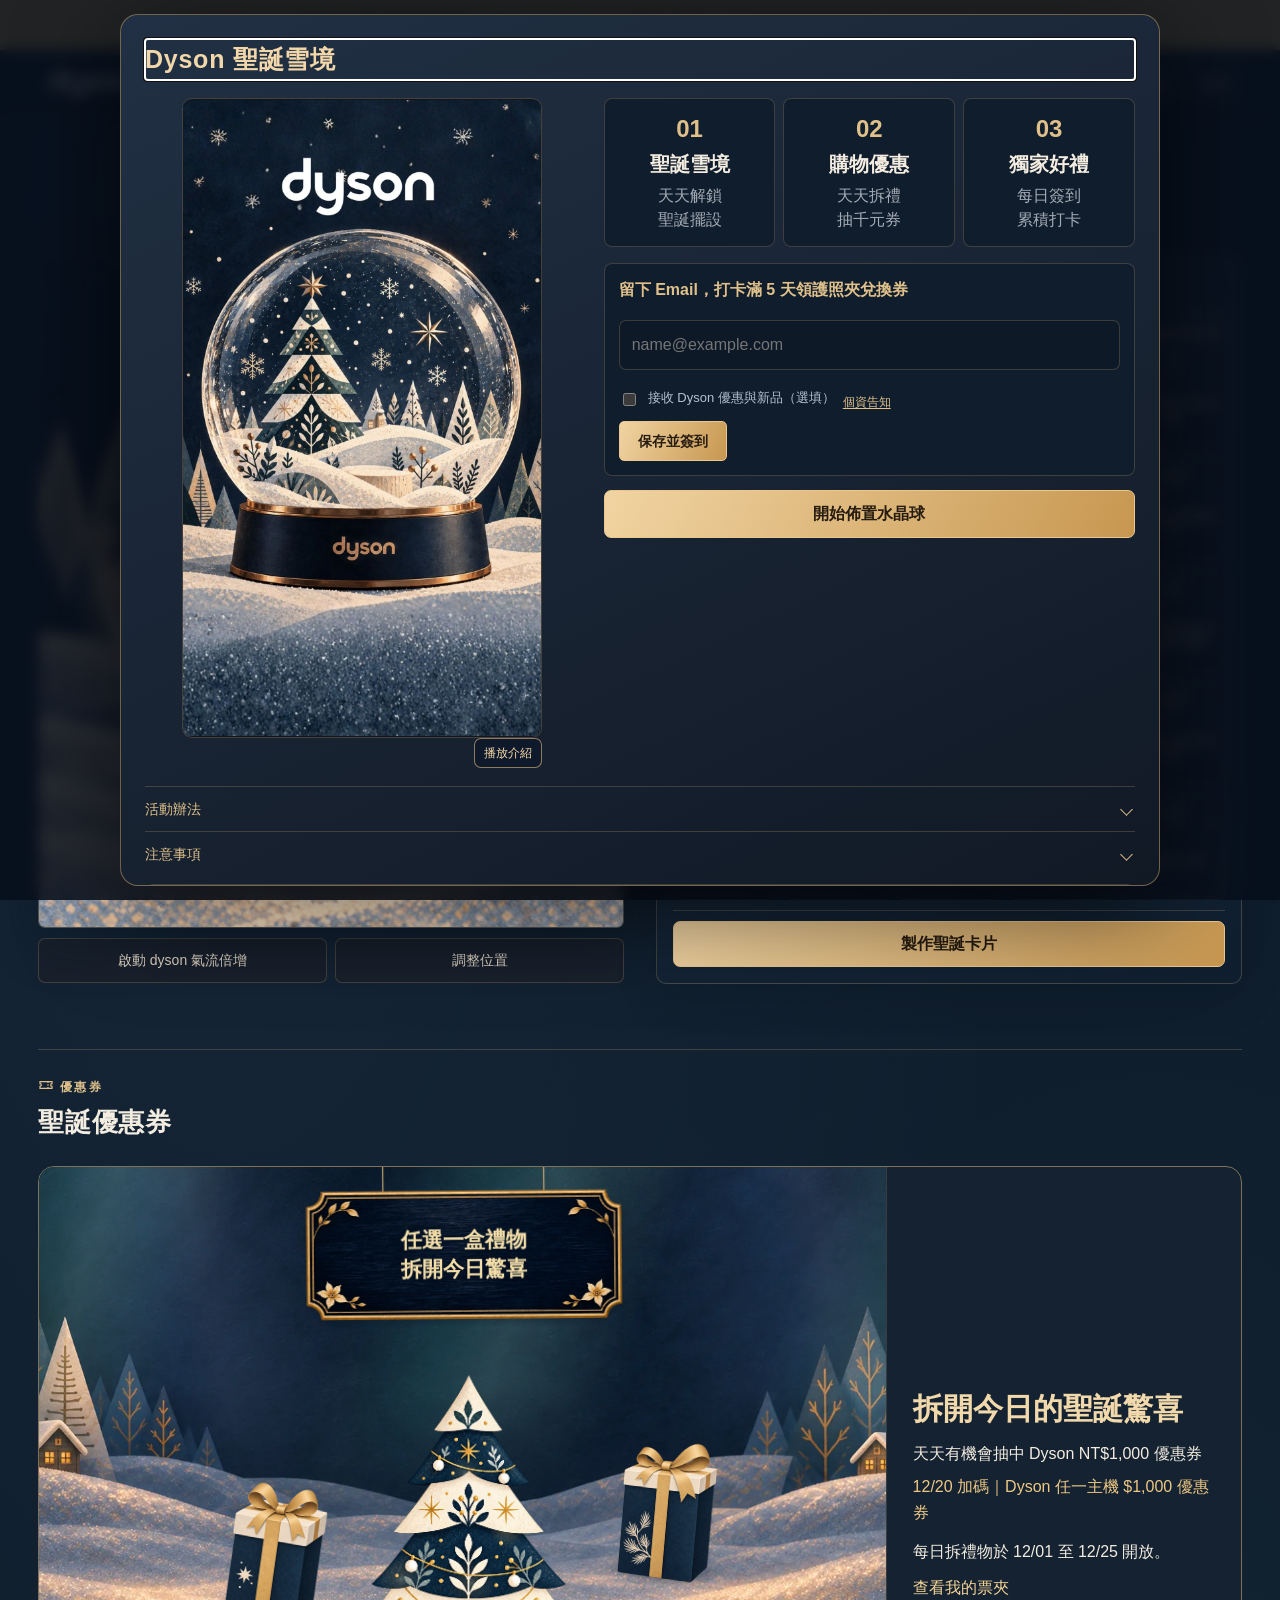
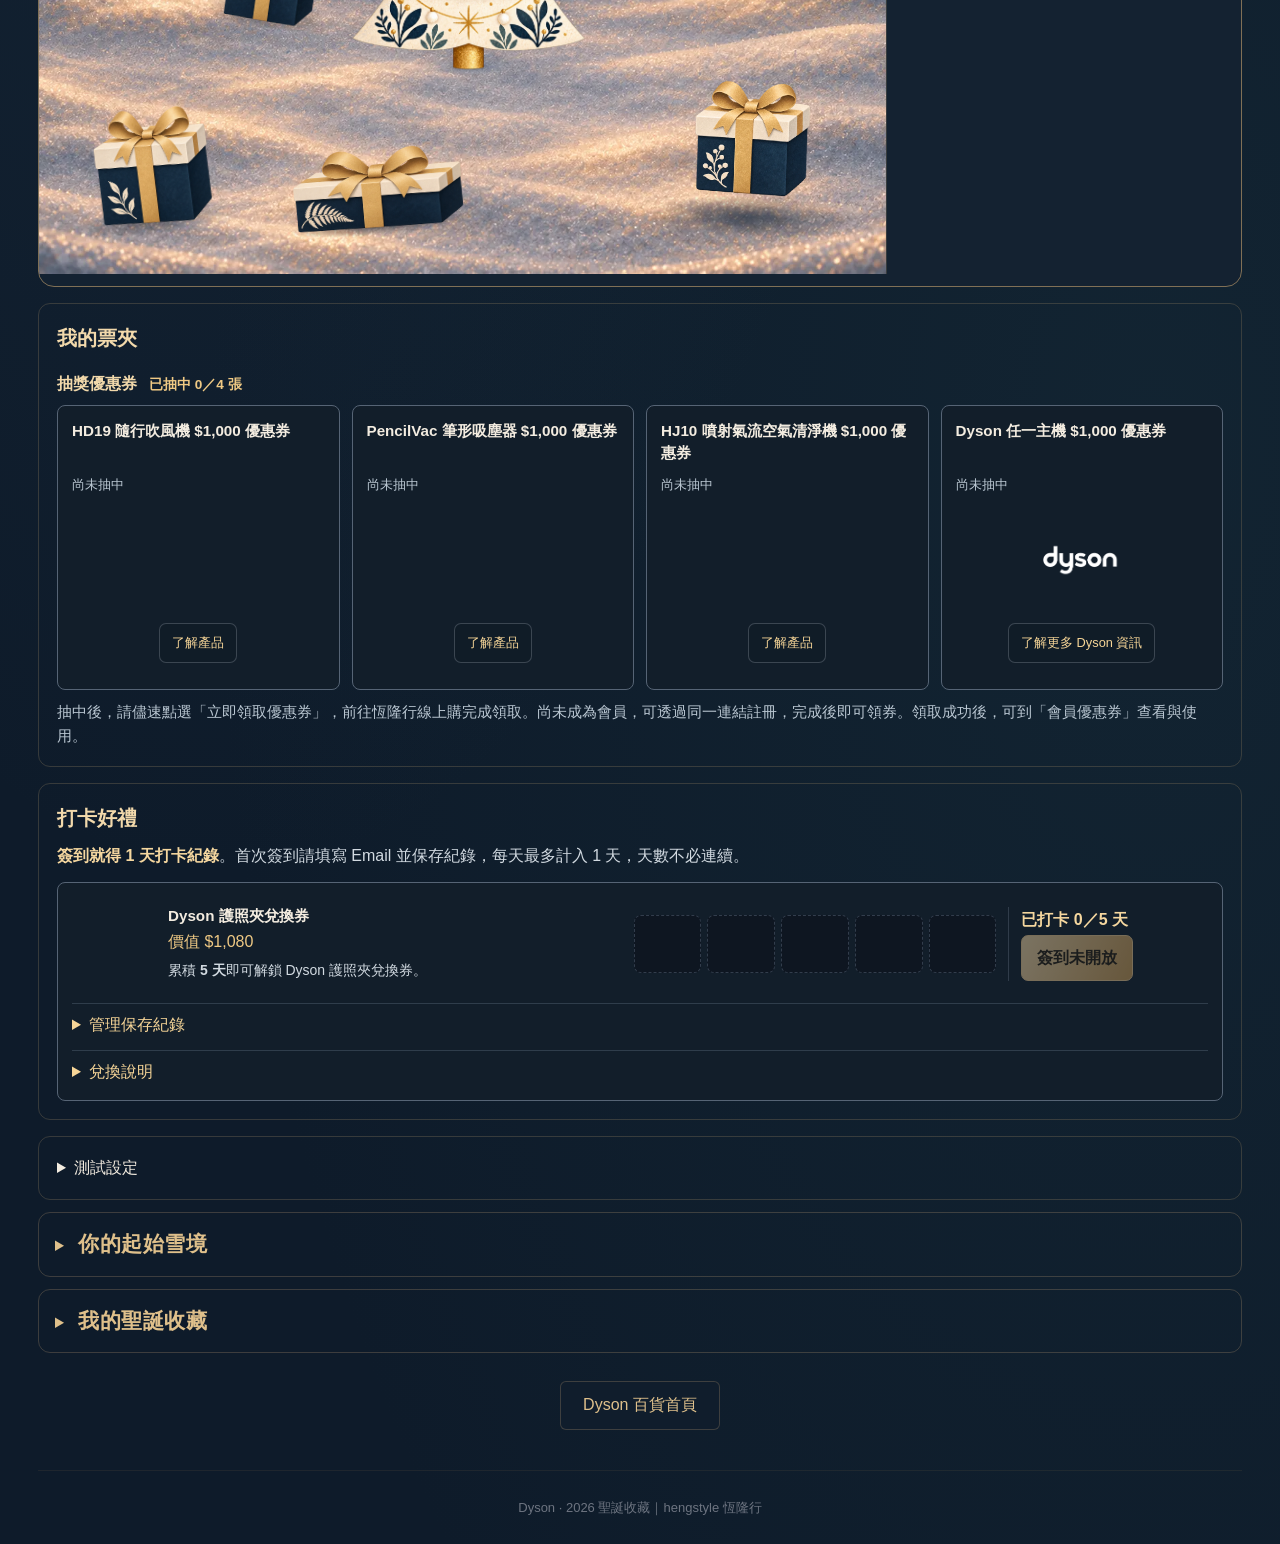
==== commit ad5f7bfe: "Add files via upload" ====
--- a/2026-dyson-christmas-test/index.html
+++ b/2026-dyson-christmas-test/index.html
@@ -7,7 +7,7 @@
 <meta property="og:title" content="Dyson 聖誕倒數日曆｜每天解鎖一份驚喜">
 <meta property="og:description" content="下載或分享卡片抽千元優惠券，打卡滿 5 天解鎖靠櫃禮兌換券，持券消費贈 Dyson 護照夾（價值 $1,080）。">
 <link rel="stylesheet" href="./assets/css/style.css?v=20261119-direct-share">
-<link rel="stylesheet" href="./assets/css/gift-draw.css?v=20261119-mobile-plaque">
+<link rel="stylesheet" href="./assets/css/gift-draw.css?v=20261119-wallet-buttons">
 </head>
 <body>
 <template id="activity-missions-template">
@@ -299,7 +299,7 @@
 <script src="./assets/js/config.js?v=20261119-hanging"></script>
 <script src="./assets/js/analytics.js?v=20261116-v101"></script>
 <script src="./assets/js/gift-effects.js?v=20261119-visitor-interval"></script>
-<script src="./assets/js/gift-draw.js?v=20261119-hanging"></script>
+<script src="./assets/js/gift-draw.js?v=20261119-wallet-buttons"></script>
 <script src="./assets/js/app.js?v=20261119-direct-share"></script>
 
 </body></html>
--- a/2026-dyson-christmas-test/assets/css/gift-draw.css
+++ b/2026-dyson-christmas-test/assets/css/gift-draw.css
@@ -739,3 +739,72 @@
 
 /* A little more breathing room inside the plaque on phones. */
 @media (max-width:760px) { .draw-wood-sign > span { font-size:clamp(12.5px,2.25cqw,23.4px); } }
+
+
+/* Wallet: status, product and primary action have distinct visual weight. */
+#draw-wallet .draw-coupon {
+  grid-template-columns: minmax(0, 1fr);
+  grid-template-rows: auto auto 1fr auto;
+  gap: 12px;
+}
+#draw-wallet .draw-coupon-title { grid-column: 1; grid-row: 1; }
+#draw-wallet .draw-coupon-copy { grid-column: 1; grid-row: 2; justify-items: start; }
+#draw-wallet .draw-coupon-status { line-height: 1.5; }
+#draw-wallet .draw-coupon[data-won] .draw-coupon-status {
+  display: inline-block;
+  padding: 3px 8px;
+  border-radius: 6px;
+  background: #b9d68b24;
+  color: #d2e7ad;
+  font-weight: 700;
+}
+#draw-wallet .draw-coupon-product {
+  grid-column: 1;
+  grid-row: 3;
+  gap: 10px;
+}
+#draw-wallet .draw-coupon-product .draw-coupon-image-button { width: 100%; max-width: 104px; }
+#draw-wallet .draw-coupon-product .draw-coupon-image { height: 100px; }
+#draw-wallet .draw-coupon-details {
+  display: inline-flex;
+  align-items: center;
+  justify-content: center;
+  min-height: 40px;
+  padding: 7px 12px;
+  border: 1px solid #67717c80;
+  border-radius: 7px;
+  background: #101c27;
+  color: #f6d597;
+  text-decoration: none;
+  cursor: pointer;
+}
+#draw-wallet .draw-coupon-details:hover { border-color: #c8a66b; background: #1b2835; }
+#draw-wallet .draw-coupon-claim {
+  grid-column: 1;
+  grid-row: 4;
+  display: flex;
+  align-items: center;
+  justify-content: center;
+  min-height: 46px;
+  padding: 10px 14px;
+  border: 1px solid #f2d395;
+  border-radius: 8px;
+  background: linear-gradient(110deg, #efd6a0, #c69a50);
+  box-shadow: 0 2px 12px #e7bc6726;
+  color: #261e13;
+  font-size: .95rem;
+  line-height: 1.4;
+  font-weight: 700;
+  text-align: center;
+  text-decoration: none;
+}
+#draw-wallet .draw-coupon-claim:hover { filter: brightness(1.07); }
+#draw-wallet :is(.draw-coupon-details, .draw-coupon-claim):focus-visible {
+  outline: 2px solid #f4dbad;
+  outline-offset: 3px;
+}
+@media (min-width: 561px) {
+  @supports (grid-template-rows: subgrid) {
+    #draw-wallet .draw-coupon { grid-row: span 4; grid-template-rows: subgrid; }
+  }
+}
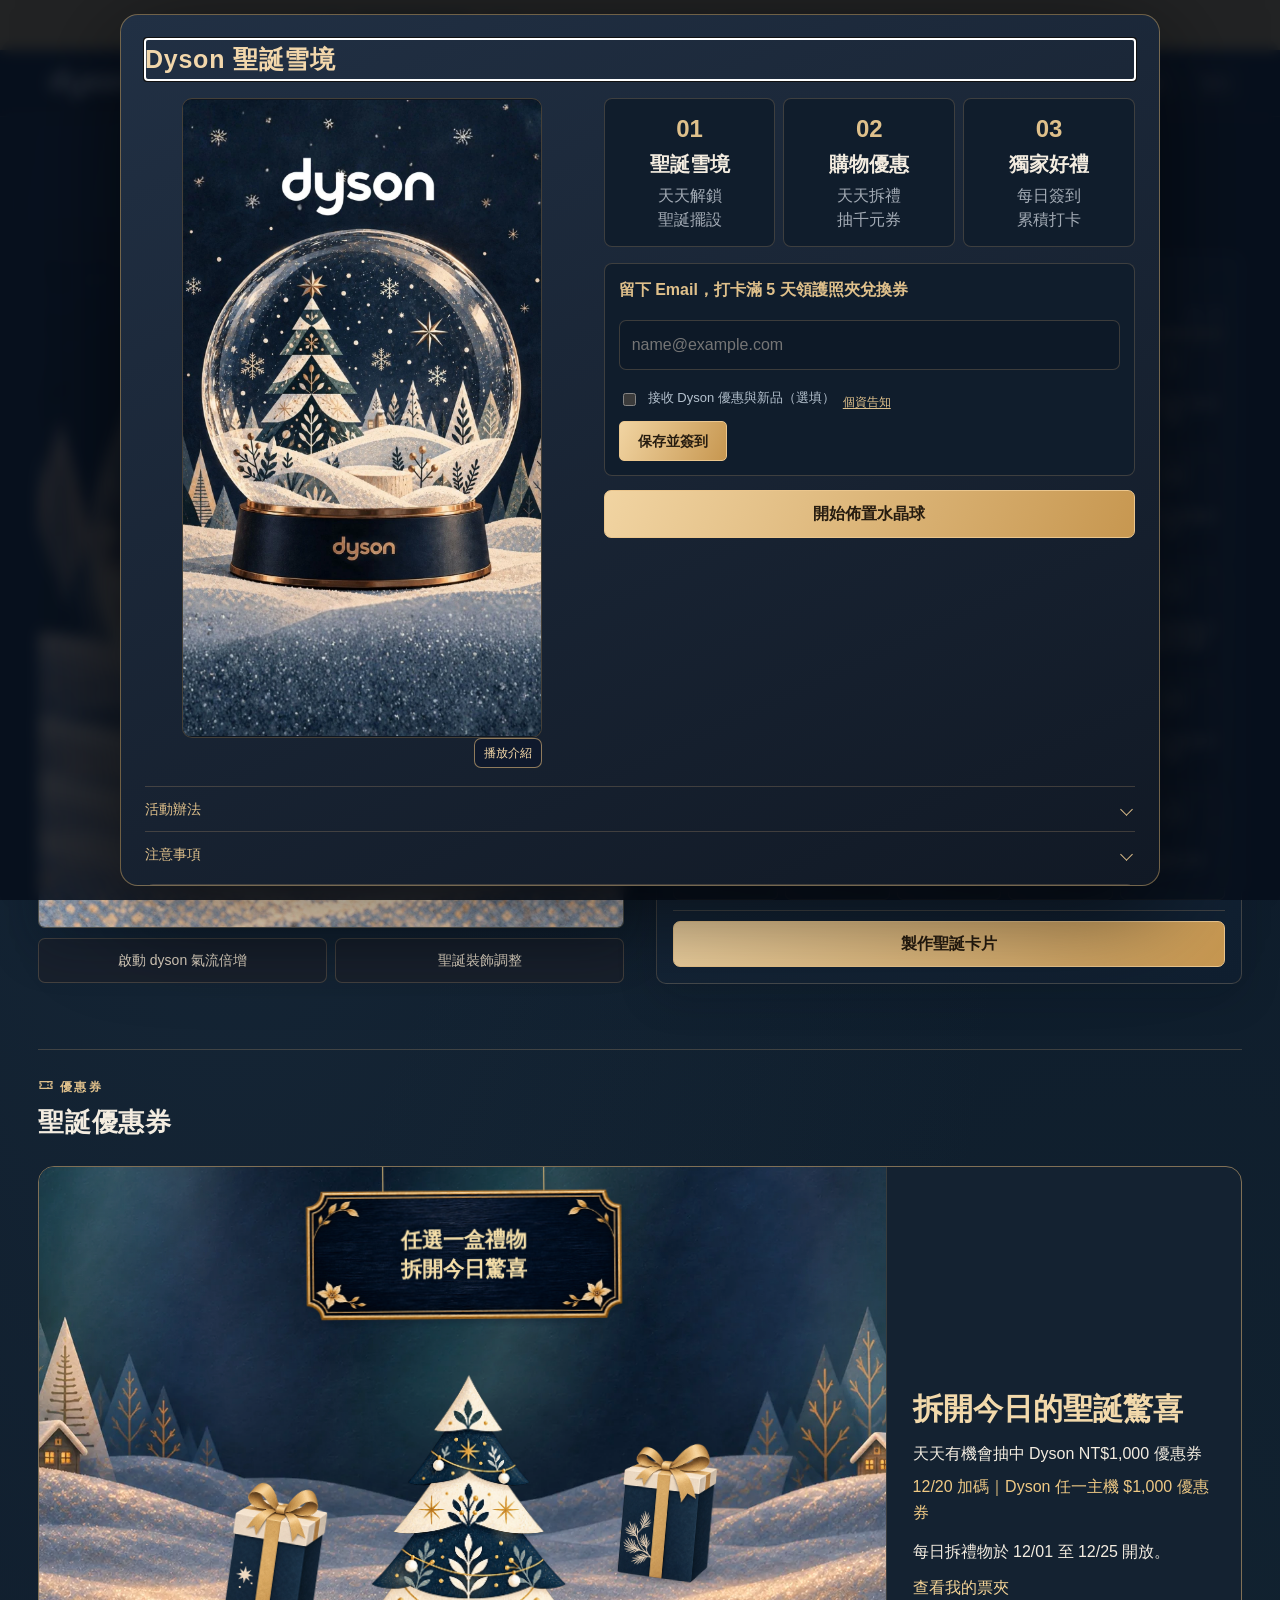
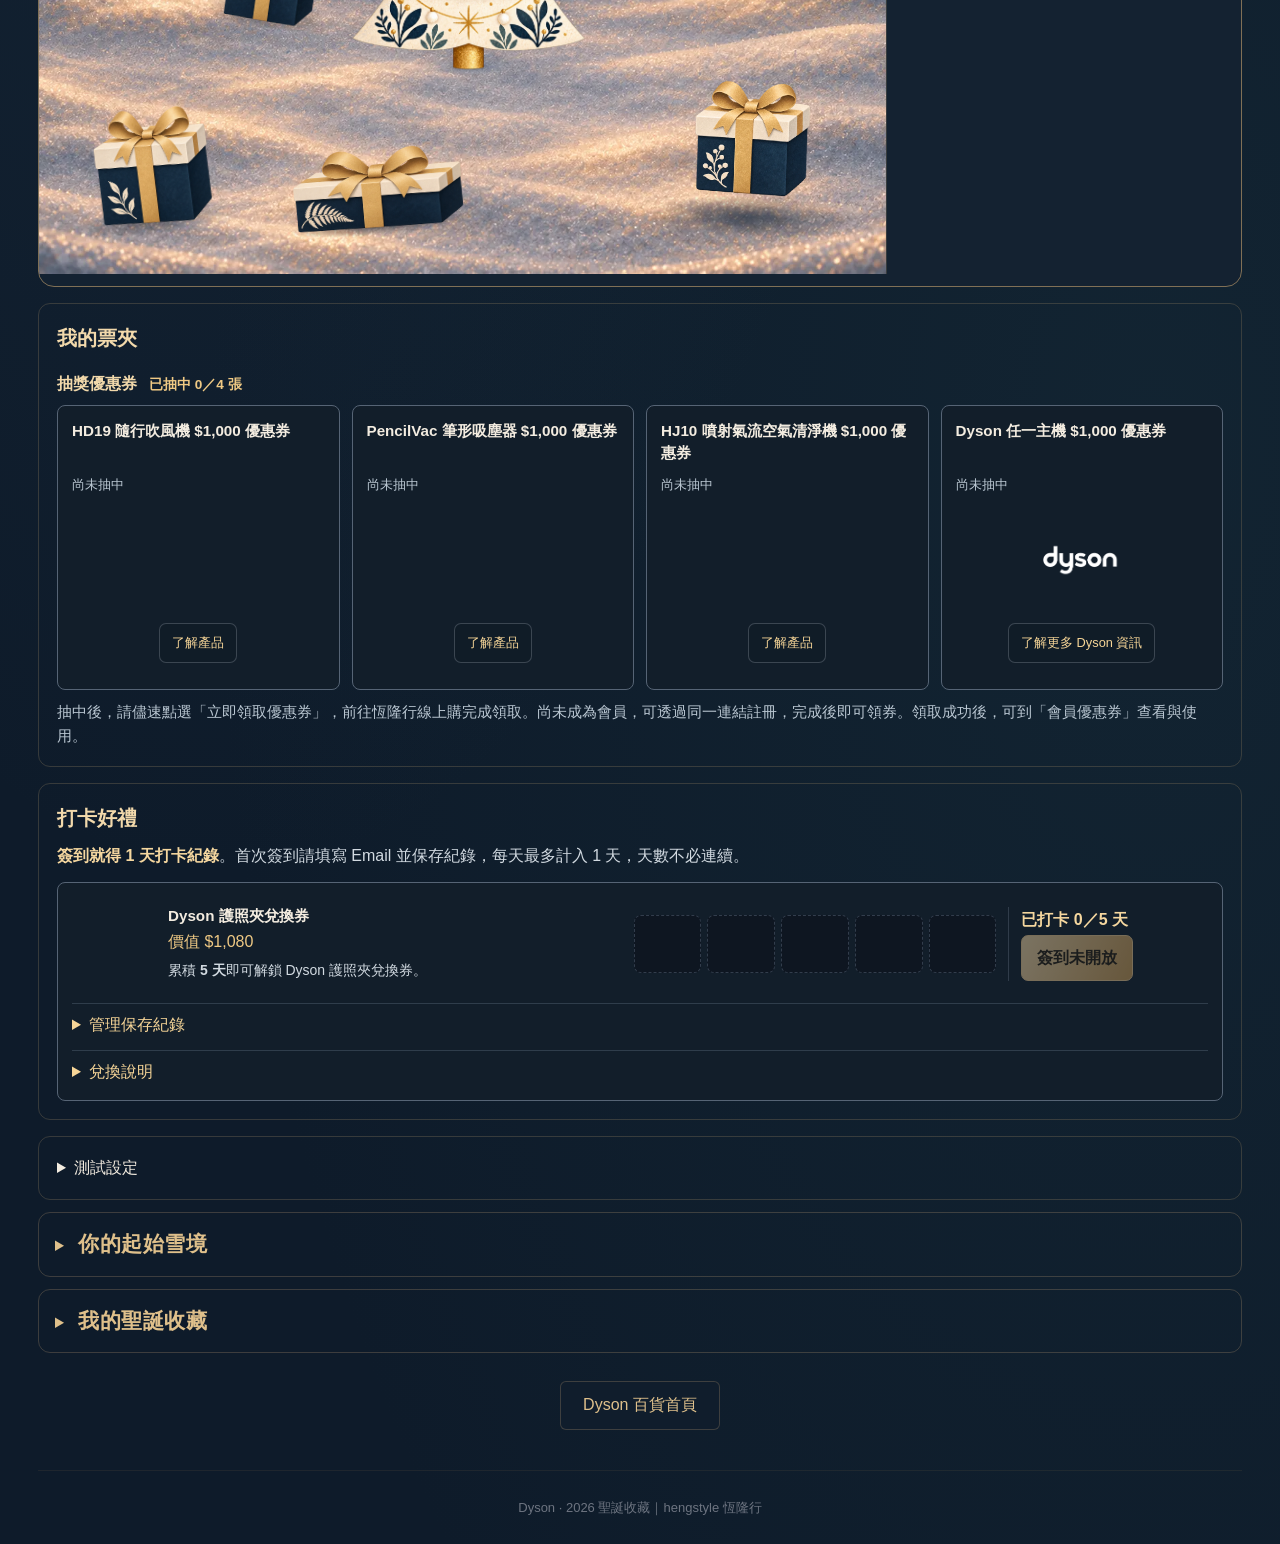
==== commit 0a03161b: "Add files via upload" ====
--- a/2026-dyson-christmas-test/index.html
+++ b/2026-dyson-christmas-test/index.html
@@ -6,7 +6,7 @@
 <meta property="og:type" content="website">
 <meta property="og:title" content="Dyson 聖誕倒數日曆｜每天解鎖一份驚喜">
 <meta property="og:description" content="下載或分享卡片抽千元優惠券，打卡滿 5 天解鎖靠櫃禮兌換券，持券消費贈 Dyson 護照夾（價值 $1,080）。">
-<link rel="stylesheet" href="./assets/css/style.css?v=20261119-direct-share">
+<link rel="stylesheet" href="./assets/css/style.css?v=20261119-direct-adjust">
 <link rel="stylesheet" href="./assets/css/gift-draw.css?v=20261119-wallet-buttons">
 </head>
 <body>
@@ -89,11 +89,11 @@
  <div id="game-experience" class="experience">
   <section id="globe-section" class="globe-section" aria-label="水晶球佈置">
    <div id="globe-stage" class="globe-stage"><div id="globe-wrapper"><img id="empty-globe" src="./assets/images/scene/snow-globe-background.webp?rev=20261027-5" alt="深藍雪境中的 Dyson 水晶球，球內鋪有薄雪，等待加入每日收藏。" width="1168" height="1346"><canvas id="snow-canvas" tabindex="-1" aria-label="水晶球收藏擺放區"></canvas><div id="scene-loading" class="is-busy" role="status" hidden>正在準備冬日雪境…</div><div id="scene-tip" hidden></div><div id="show-greeting" class="show-greeting" role="status" aria-live="polite" hidden>MERRY CHRISTMAS</div></div></div>
-   <div class="globe-actions"><button id="wind-button" aria-pressed="false">啟動 dyson 氣流倍增</button><button id="edit-toggle" aria-pressed="false" aria-expanded="false" aria-controls="scene-tools">調整位置</button></div>
+   <div class="globe-actions"><button id="wind-button" aria-pressed="false">啟動 dyson 氣流倍增</button><button id="edit-toggle" aria-pressed="false" aria-expanded="false" aria-controls="scene-tools">聖誕裝飾調整</button></div>
    <div id="show-controls" class="show-controls" hidden><button id="show-replay" type="button">播放星光秀</button><button id="show-stop" type="button" hidden>停止演出</button><span>9.5 秒 · 可隨時重播</span><div class="show-banner-slot"><div id="show-banner" class="show-banner" hidden><span>CHRISTMAS LIGHT SHOW</span><strong id="show-phase" role="status" aria-live="polite"></strong><div class="show-track"><i id="show-progress"></i></div></div></div></div>
-   <div id="scene-tools" class="scene-tools" aria-label="場景調整工具" hidden><div class="scene-tool-actions"><button id="motion-toggle" type="button" aria-pressed="true">暫停動態</button><button id="reset-layout" type="button">還原擺放</button></div><p id="scene-edit-hint">點選球內物件後拖曳，或使用方向鍵微調。</p>
-
-   <div id="position-editor" class="position-editor" hidden><strong id="selected-name"></strong><label>大小 <input id="scale-control" type="range" min="0.65" max="1.35" step="0.05" value="1"></label><button id="selected-reset">還原此件</button><button id="selected-detail">查看收藏</button><button id="selected-remove" type="button">移除</button><p>動物與一般造景可移至球內上方。</p></div></div>
+   <div id="scene-tools" class="scene-tools" aria-label="聖誕裝飾調整工具" hidden><div class="scene-tool-actions"><button id="motion-toggle" type="button" aria-pressed="true">暫停動態</button></div><p id="scene-edit-hint">先點選球內物件，再調整大小、旋轉或還原擺放。</p>
+
+   <div id="position-editor" class="position-editor" hidden><strong id="selected-name"></strong><label>大小 <input id="scale-control" type="range" min="0.65" max="1.35" step="0.05" value="1"></label><label>旋轉 <input id="rotation-control" type="range" min="-180" max="180" step="5" value="0"></label><button id="selected-reset">還原擺放</button><button id="selected-detail">查看收藏</button><button id="selected-remove" type="button">移除</button><p>動物與一般造景可移至球內上方。</p></div></div>
    <p id="status" class="status" role="status" aria-live="polite"></p>
   </section>
   <section id="game-calendar" class="calendar-panel" aria-labelledby="game-calendar-title">
@@ -273,7 +273,7 @@
 <div class="card-preview-column"><div class="card-preview-area"><div class="card-preview-stage"><div id="card-making" class="card-making" role="status" aria-live="polite" hidden><div class="mini-globe" aria-hidden="true"><i></i><i></i><i></i><i></i><i></i><i></i></div><strong id="card-making-title">正在製作你的聖誕卡片…</strong><span id="card-making-stage">準備畫面</span><span id="card-making-percent"></span><button id="card-making-cancel" type="button">取消製作</button></div><canvas id="card-preview" width="1200" height="2000" role="img" aria-label="聖誕卡片預覽"></canvas><video id="card-video-preview" controls playsinline preload="metadata" hidden aria-label="5 秒有聲聖誕卡片預覽"></video><img id="card-gif-preview" hidden alt="5 秒循環的聖誕卡片動畫"></div></div>
 <div class="card-result-actions"><button id="card-generate" class="gold-button" type="button" disabled>製作卡片</button>
 <div class="card-save-actions"><button id="card-download" type="button" disabled>下載圖片</button><button id="card-share" type="button" disabled>分享圖片</button><button id="card-share-game" type="button">分享遊戲</button></div><p id="card-status" class="card-status" role="status" aria-live="polite"></p><div class="card-share-options"><button id="card-share-file" type="button" hidden>只分享圖片</button></div><button id="draw-from-card" type="button" hidden>挑選今日禮物</button><textarea id="card-share-text" aria-label="分享文案與活動連結" readonly hidden></textarea></div></div></form></dialog>
-<dialog id="item-dialog" aria-labelledby="item-title"><button class="dialog-close" data-close="item-dialog" aria-label="關閉">×</button><p id="item-day" class="eyebrow"></p><div id="item-visual" class="item-visual"></div><p id="item-kind" class="small-label"></p><h2 id="item-title"></h2><p id="item-description"></p><section id="item-product" class="product-intro" aria-label="產品介紹" hidden><h3 id="product-features-title">產品亮點</h3><ul id="product-features"></ul><a id="product-link" class="product-link" target="_blank" rel="noopener noreferrer" hidden>了解產品詳情 ↗</a><span id="product-link-pending" class="product-link-pending">產品詳情準備中</span></section><p id="item-music" class="item-music" hidden></p><button id="item-placement" class="gold-button"></button><button id="item-position" class="secondary-button">調整擺放位置</button></dialog>
+<dialog id="item-dialog" aria-labelledby="item-title"><button class="dialog-close" data-close="item-dialog" aria-label="關閉">×</button><p id="item-day" class="eyebrow"></p><div id="item-visual" class="item-visual"></div><p id="item-kind" class="small-label"></p><h2 id="item-title"></h2><p id="item-description"></p><section id="item-product" class="product-intro" aria-label="產品介紹" hidden><h3 id="product-features-title">產品亮點</h3><ul id="product-features"></ul><a id="product-link" class="product-link" target="_blank" rel="noopener noreferrer" hidden>了解產品詳情 ↗</a><span id="product-link-pending" class="product-link-pending">產品詳情準備中</span></section><p id="item-music" class="item-music" hidden></p><button id="item-placement" class="gold-button"></button><button id="item-replay" class="secondary-button" hidden>重播星光秀</button></dialog>
 <dialog id="music-credits-dialog" aria-labelledby="music-credits-title"><button class="dialog-close" data-close="music-credits-dialog" aria-label="關閉">×</button><p class="eyebrow">MUSIC CREDITS</p><h2 id="music-credits-title">聖誕旋律與授權</h2><p class="dialog-subtitle">以下為 Kevin MacLeod 提供的 CC BY 4.0 授權錄音，依授權標示作者與來源。可免費用於商業活動。</p><div id="music-credits-list"></div></dialog>
 <dialog id="studio-dialog" class="studio-dialog" aria-labelledby="studio-title"><button class="dialog-close" data-close="studio-dialog" aria-label="關閉">×</button><p class="eyebrow">CAMPAIGN STUDIO · PREVIEW</p><h2 id="studio-title">25 天內容與場景預覽</h2><p class="dialog-subtitle">此為企劃預覽入口，並非具登入驗證的管理後台。模擬收藏與擺放保存在同一參加者列的獨立模擬欄位。</p>
 <details id="cloud-settings" hidden><summary>管理設定：連接 Google Sheet</summary><p>先將 DysonProgress.gs 貼入 Sheet 的 Apps Script，設定 GitHub 網域、執行 setup，部署為網頁應用程式。</p><label for="cloud-endpoint">部署網址（/exec）</label><input id="cloud-endpoint" type="url" placeholder="https://script.google.com/macros/s/…/exec" autocomplete="off"><button id="cloud-save-export" type="button" class="gold-button">套用並下載 config.js</button><p id="cloud-summary"></p><p id="cloud-settings-status" role="status"></p></details>
@@ -300,6 +300,6 @@
 <script src="./assets/js/analytics.js?v=20261116-v101"></script>
 <script src="./assets/js/gift-effects.js?v=20261119-visitor-interval"></script>
 <script src="./assets/js/gift-draw.js?v=20261119-wallet-buttons"></script>
-<script src="./assets/js/app.js?v=20261119-direct-share"></script>
+<script src="./assets/js/app.js?v=20261119-decoration-label"></script>
 
 </body></html>
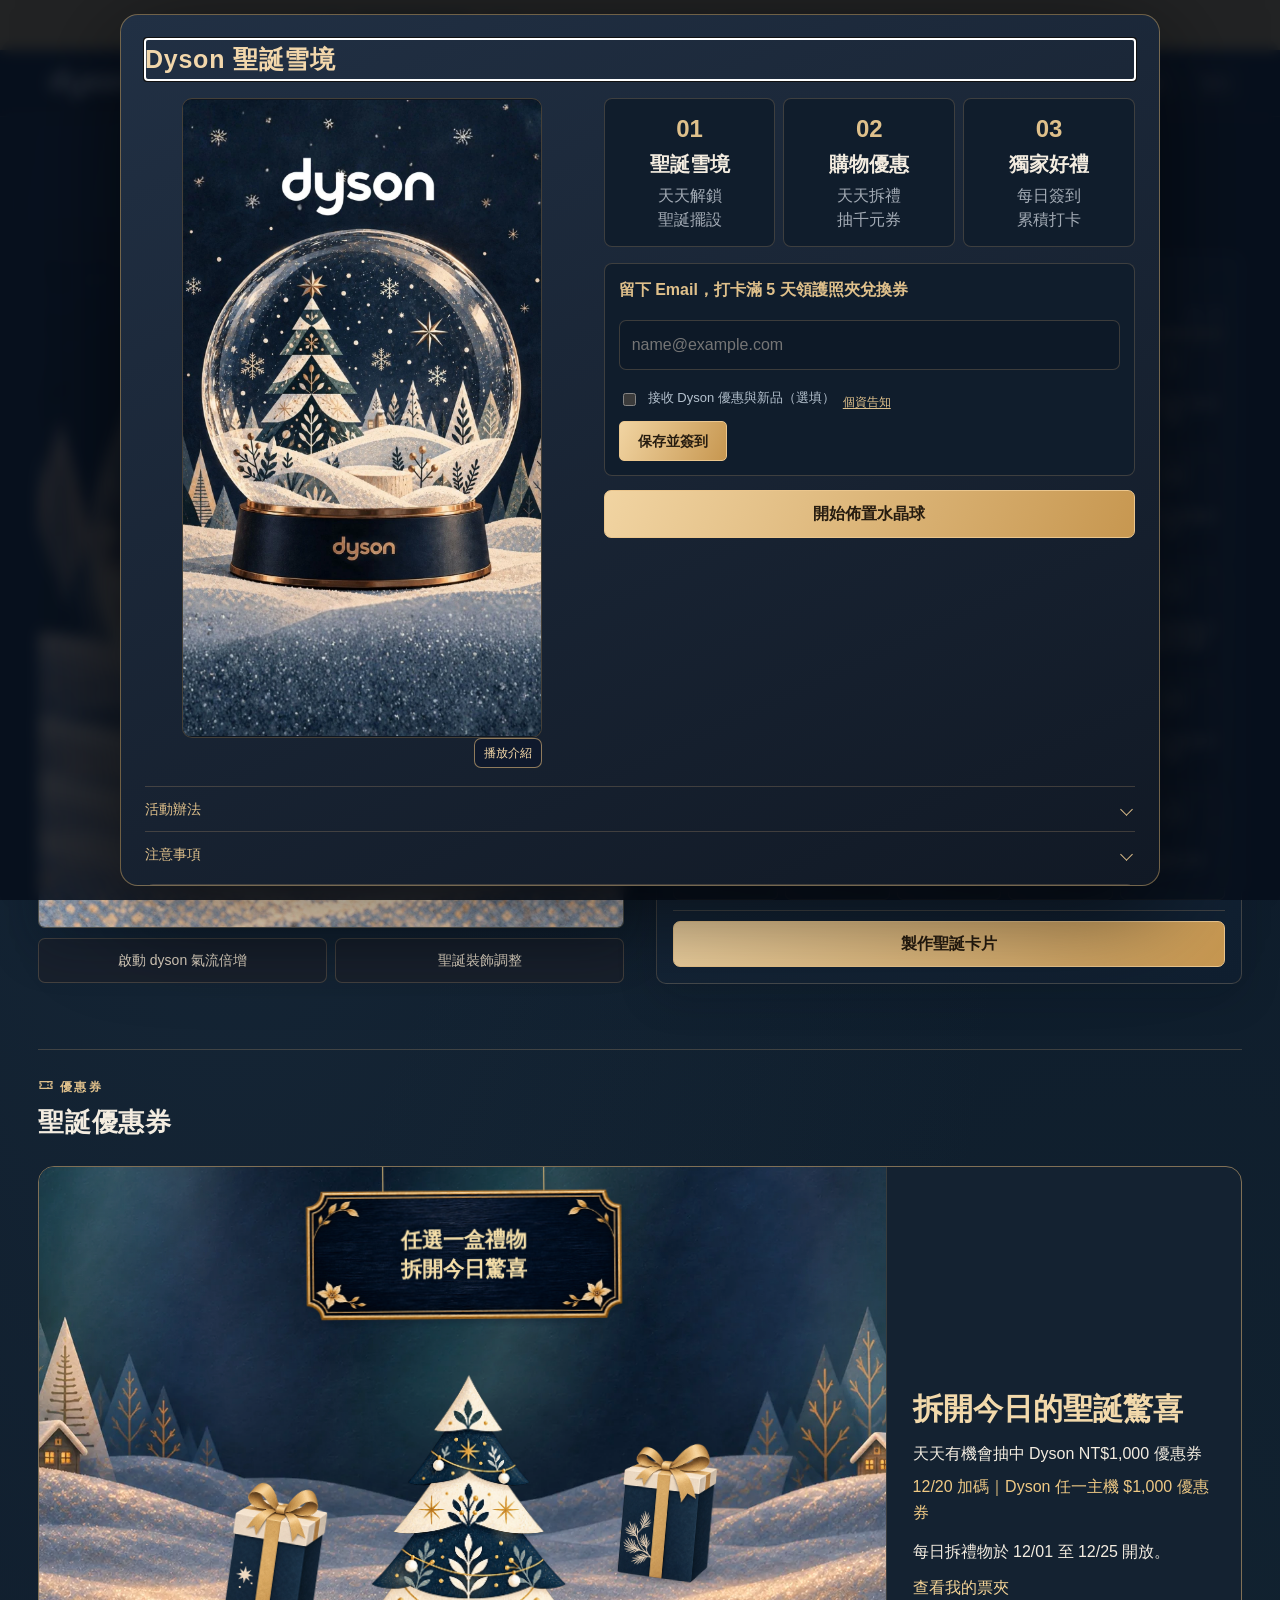
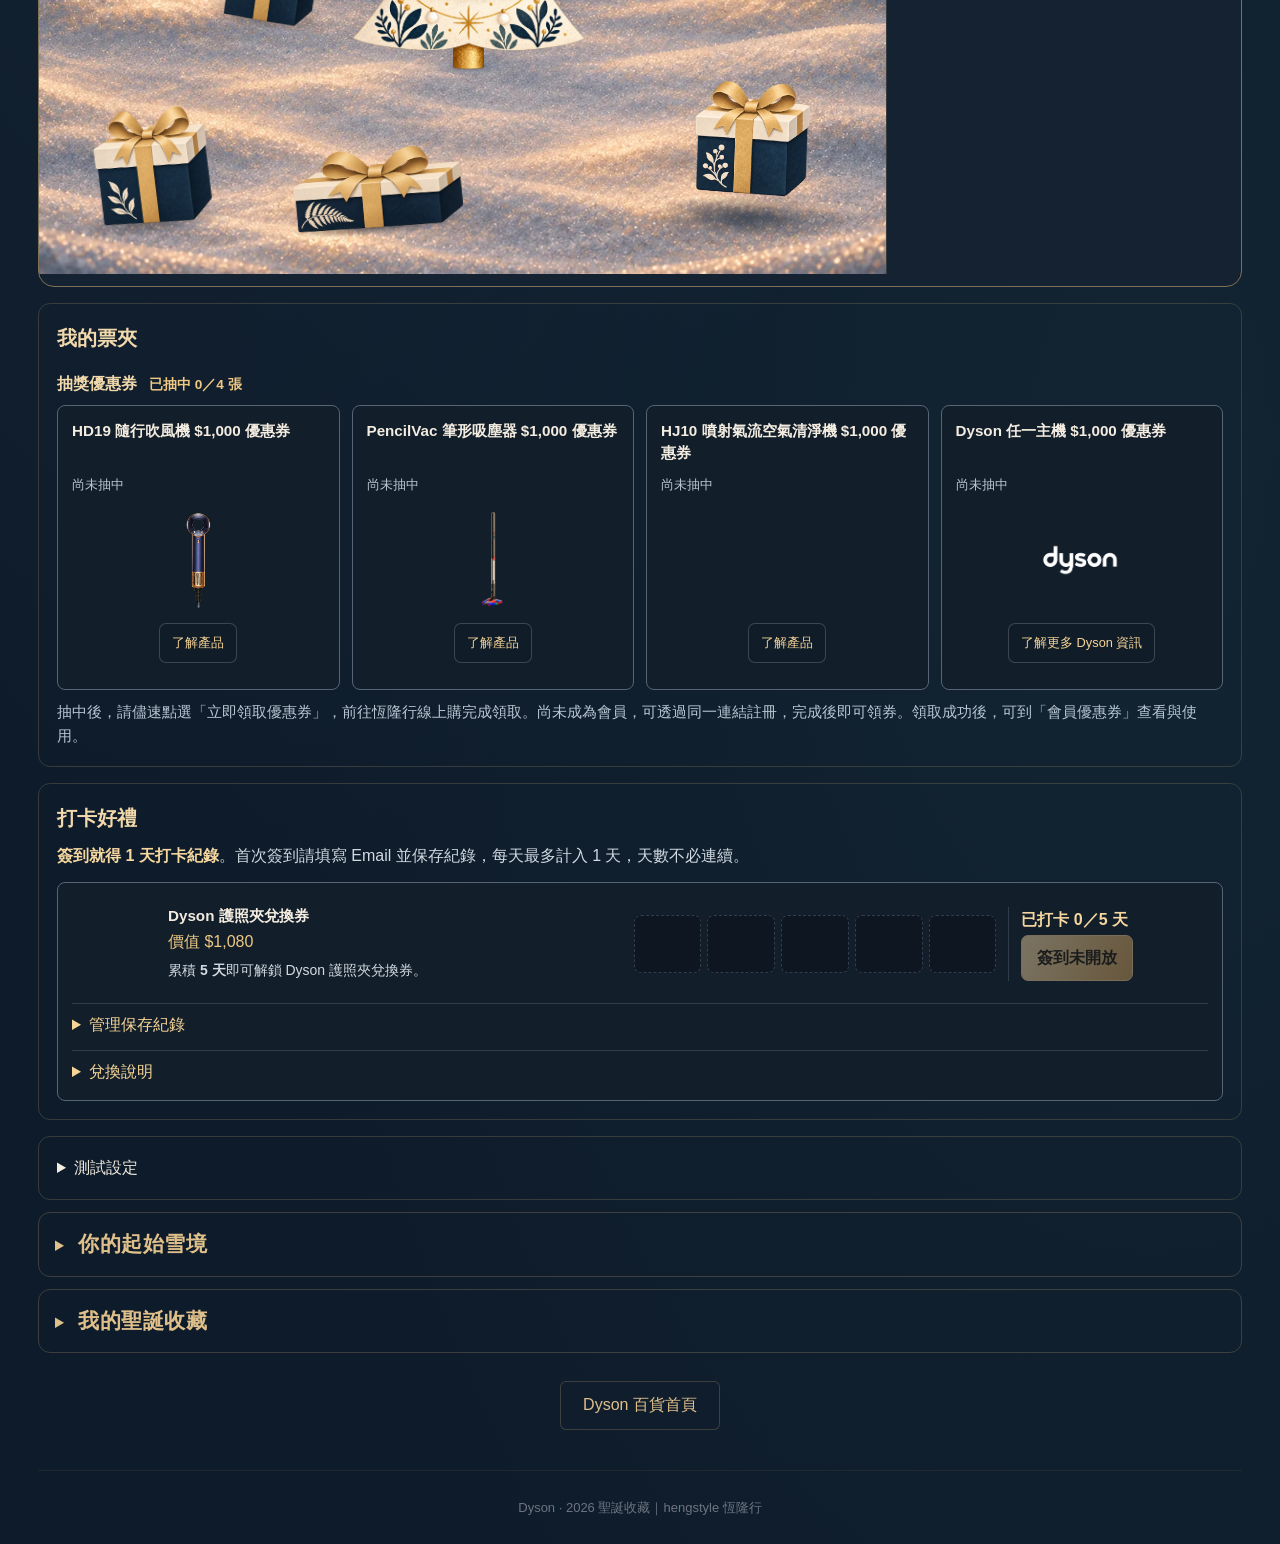
==== commit f3f271b4: "Add files via upload" ====
--- a/2026-dyson-christmas-test/index.html
+++ b/2026-dyson-christmas-test/index.html
@@ -4,6 +4,12 @@
 <meta charset="utf-8"><meta name="viewport" content="width=device-width,initial-scale=1"><meta name="theme-color" content="#10141c">
 <title>Dyson 聖誕收藏｜11 月一般使用者測試版</title>
 <meta property="og:type" content="website">
+<meta property="og:url" content="https://hengstyle-omo.github.io/campaigns/2026-dyson-christmas-test/">
+<meta property="og:image" content="https://hengstyle-omo.github.io/campaigns/2026-dyson-christmas-test/assets/images/scene/share-preview.jpg">
+<meta property="og:image:type" content="image/jpeg">
+<meta property="og:image:width" content="1080">
+<meta property="og:image:height" content="1920">
+<meta property="og:image:alt" content="Dyson 聖誕雪境水晶球">
 <meta property="og:title" content="Dyson 聖誕倒數日曆｜每天解鎖一份驚喜">
 <meta property="og:description" content="下載或分享卡片抽千元優惠券，打卡滿 5 天解鎖靠櫃禮兌換券，持券消費贈 Dyson 護照夾（價值 $1,080）。">
 <link rel="stylesheet" href="./assets/css/style.css?v=20261119-direct-adjust">
@@ -300,6 +306,6 @@
 <script src="./assets/js/analytics.js?v=20261116-v101"></script>
 <script src="./assets/js/gift-effects.js?v=20261119-visitor-interval"></script>
 <script src="./assets/js/gift-draw.js?v=20261119-wallet-buttons"></script>
-<script src="./assets/js/app.js?v=20261119-decoration-label"></script>
+<script src="./assets/js/app.js?v=20261119-line-protocol"></script>
 
 </body></html>
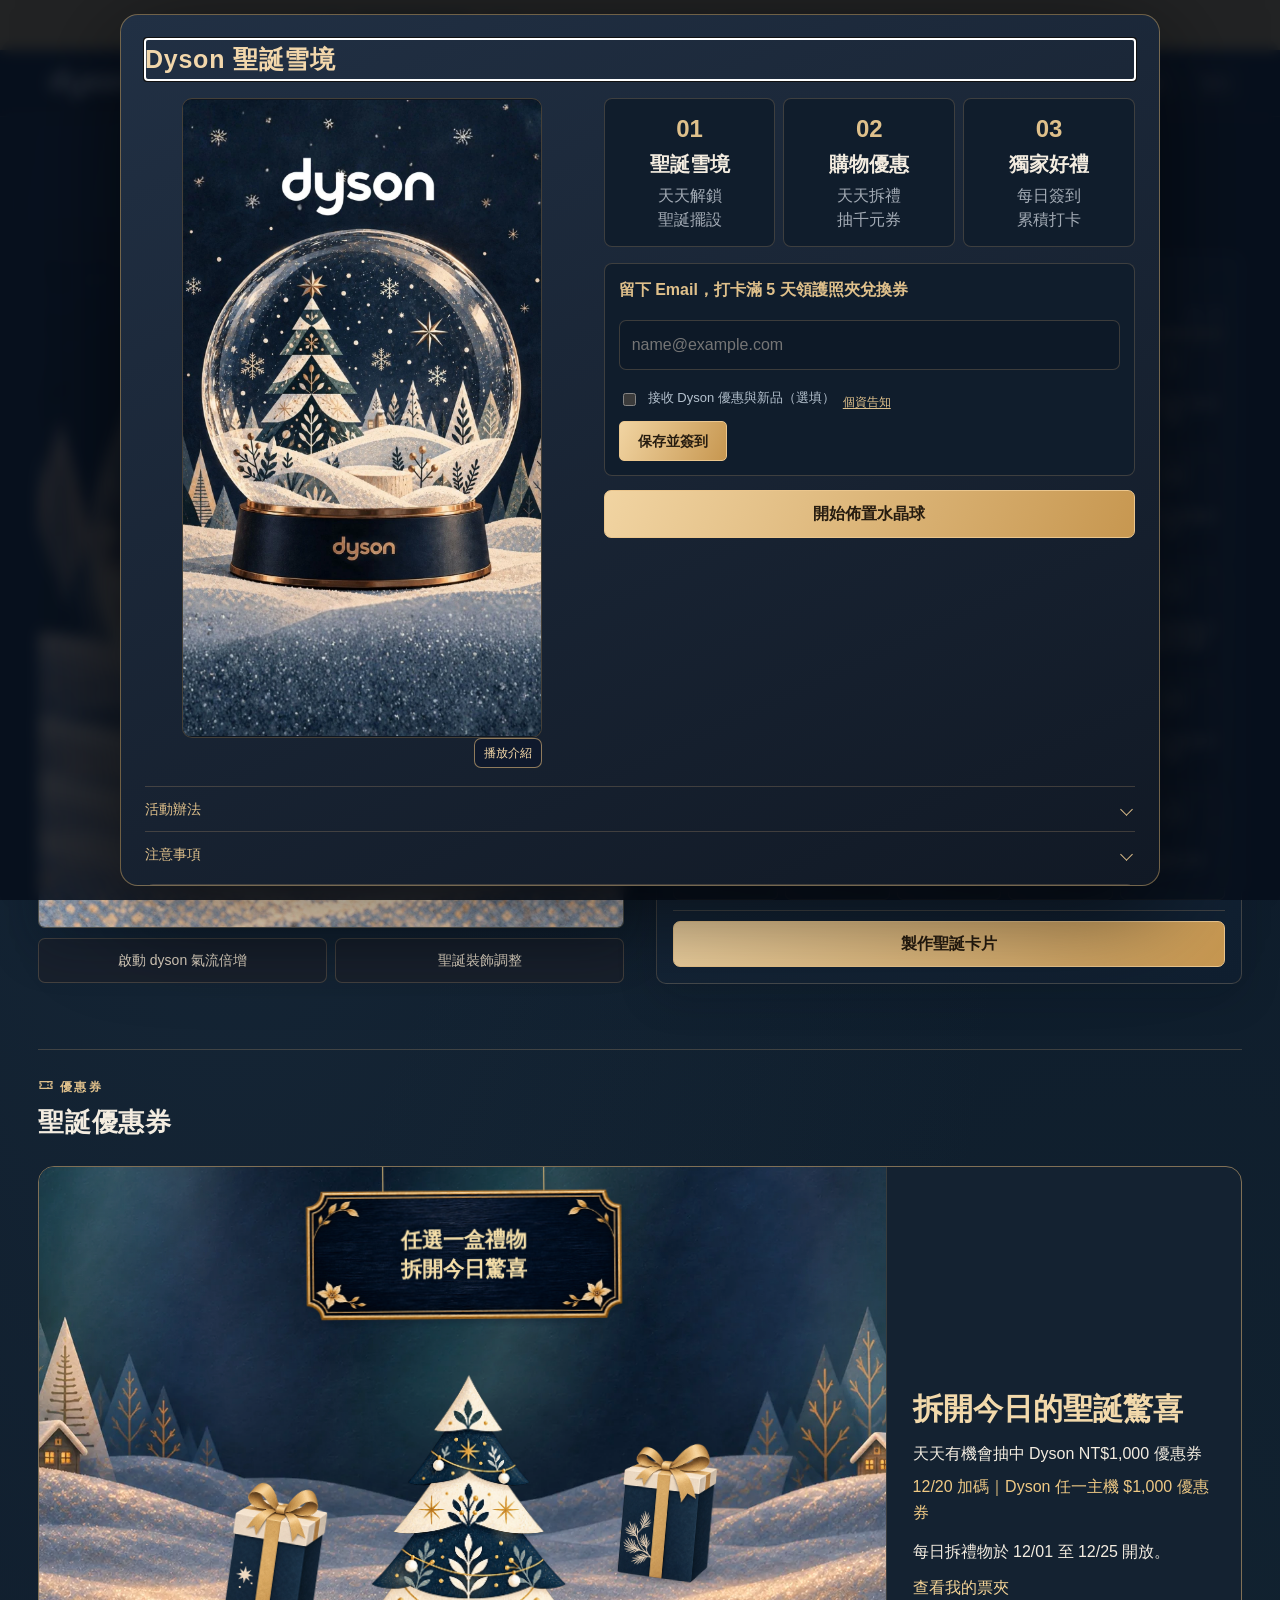
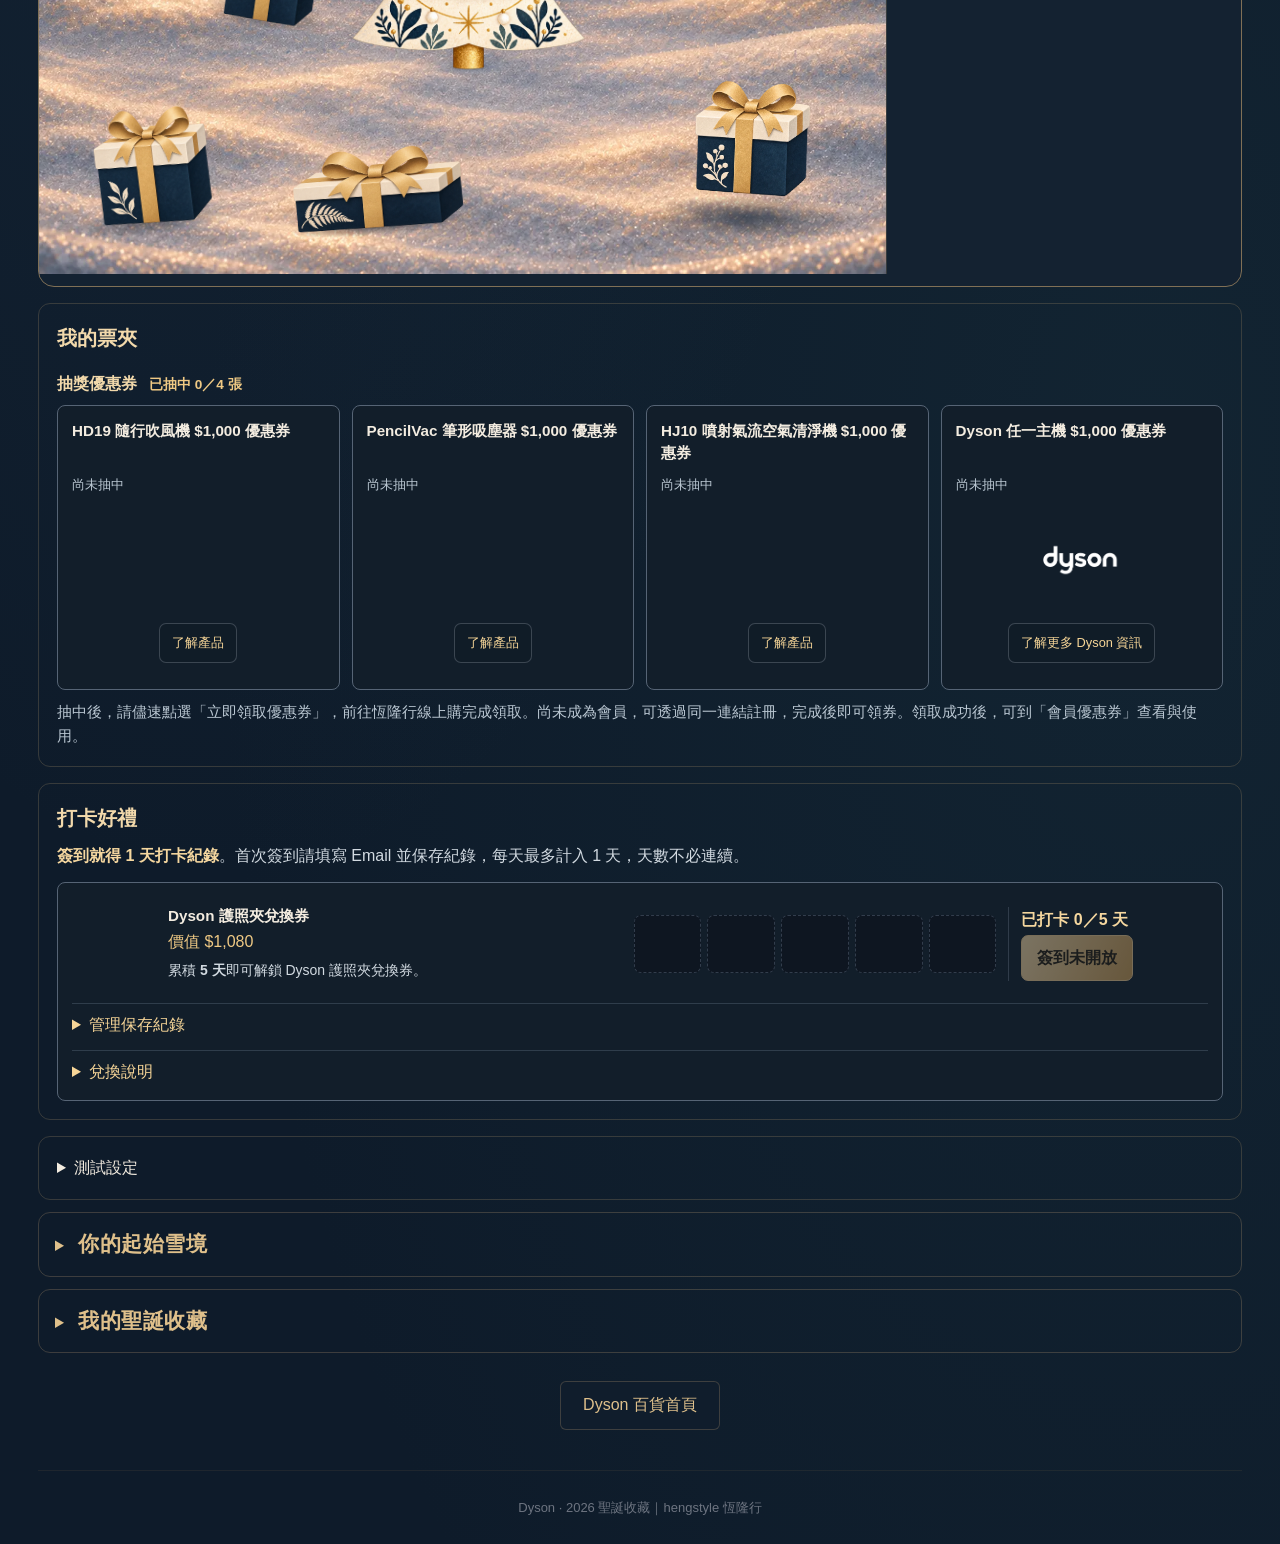
==== commit f7198759: "Add files via upload" ====
--- a/2026-dyson-christmas-test/index.html
+++ b/2026-dyson-christmas-test/index.html
@@ -306,6 +306,6 @@
 <script src="./assets/js/analytics.js?v=20261116-v101"></script>
 <script src="./assets/js/gift-effects.js?v=20261119-visitor-interval"></script>
 <script src="./assets/js/gift-draw.js?v=20261119-wallet-buttons"></script>
-<script src="./assets/js/app.js?v=20261119-line-protocol"></script>
+<script src="./assets/js/app.js?v=20261119-desktop-copy"></script>
 
 </body></html>
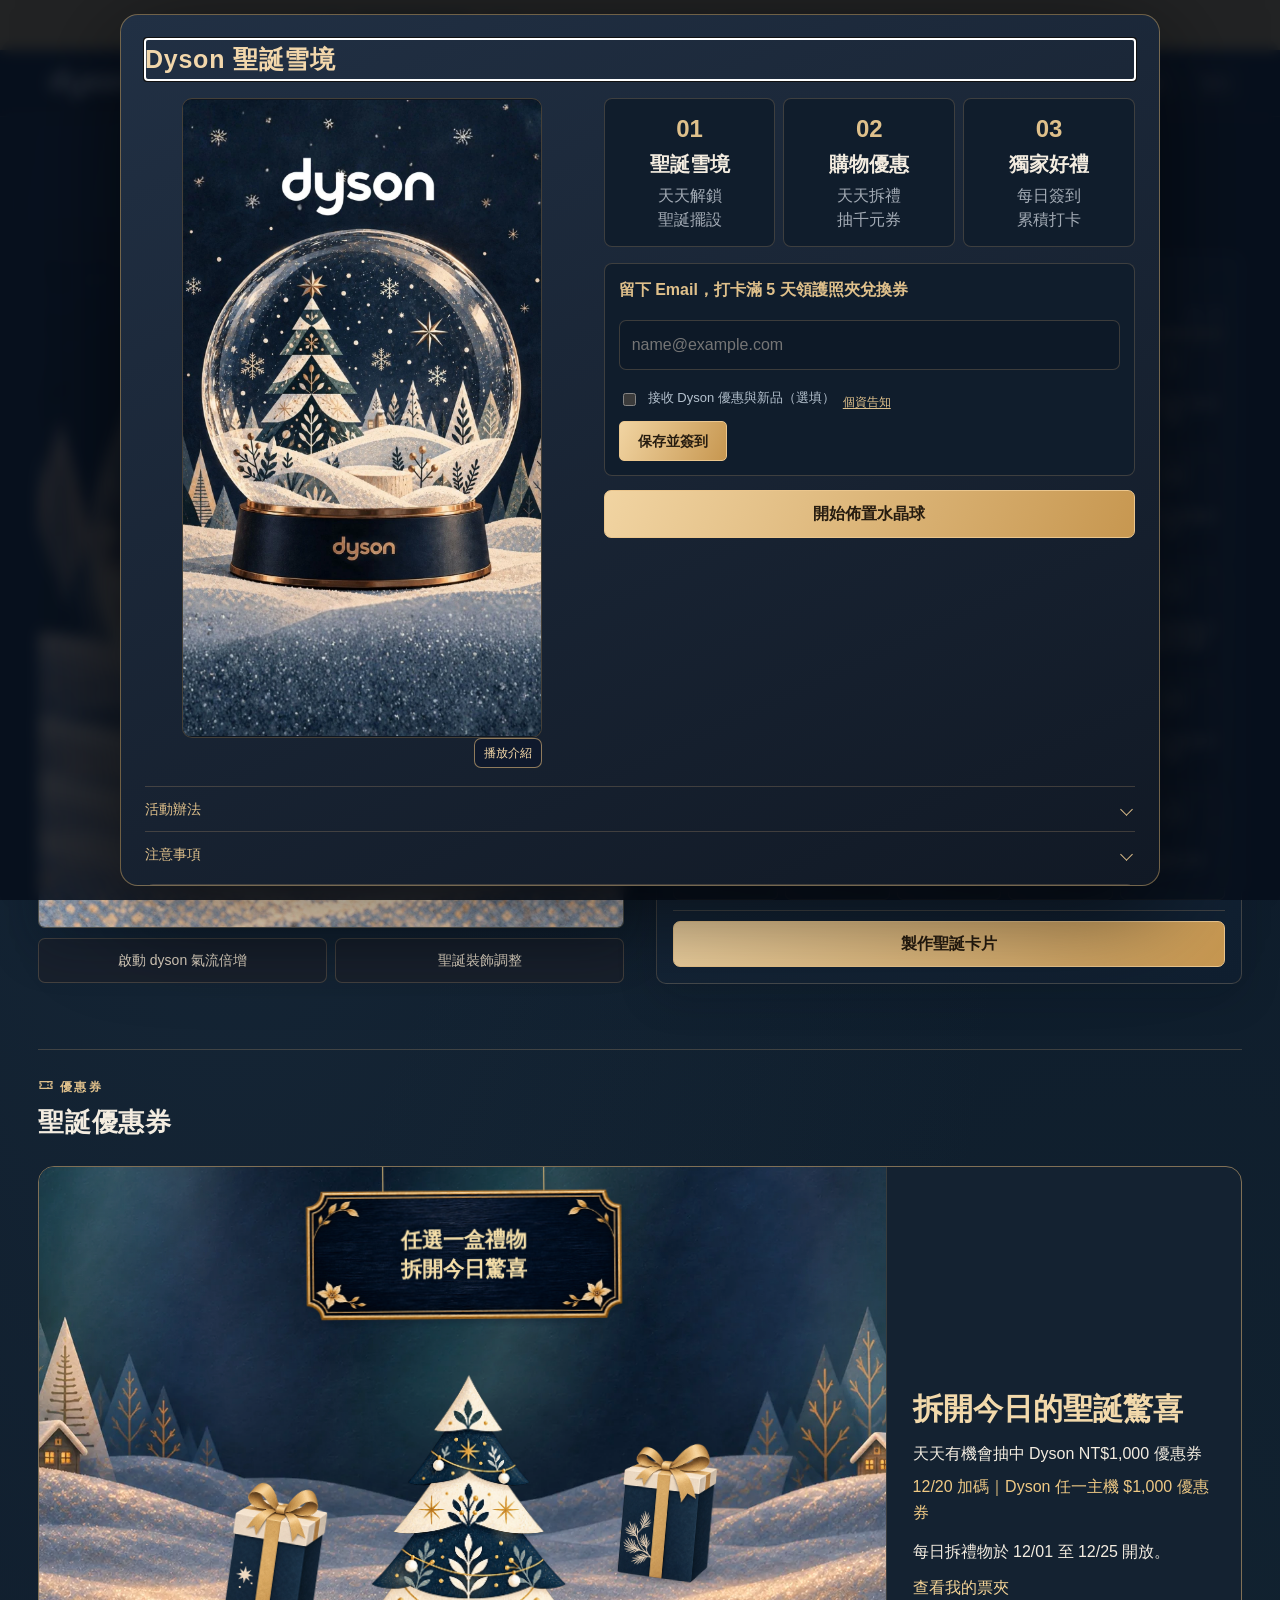
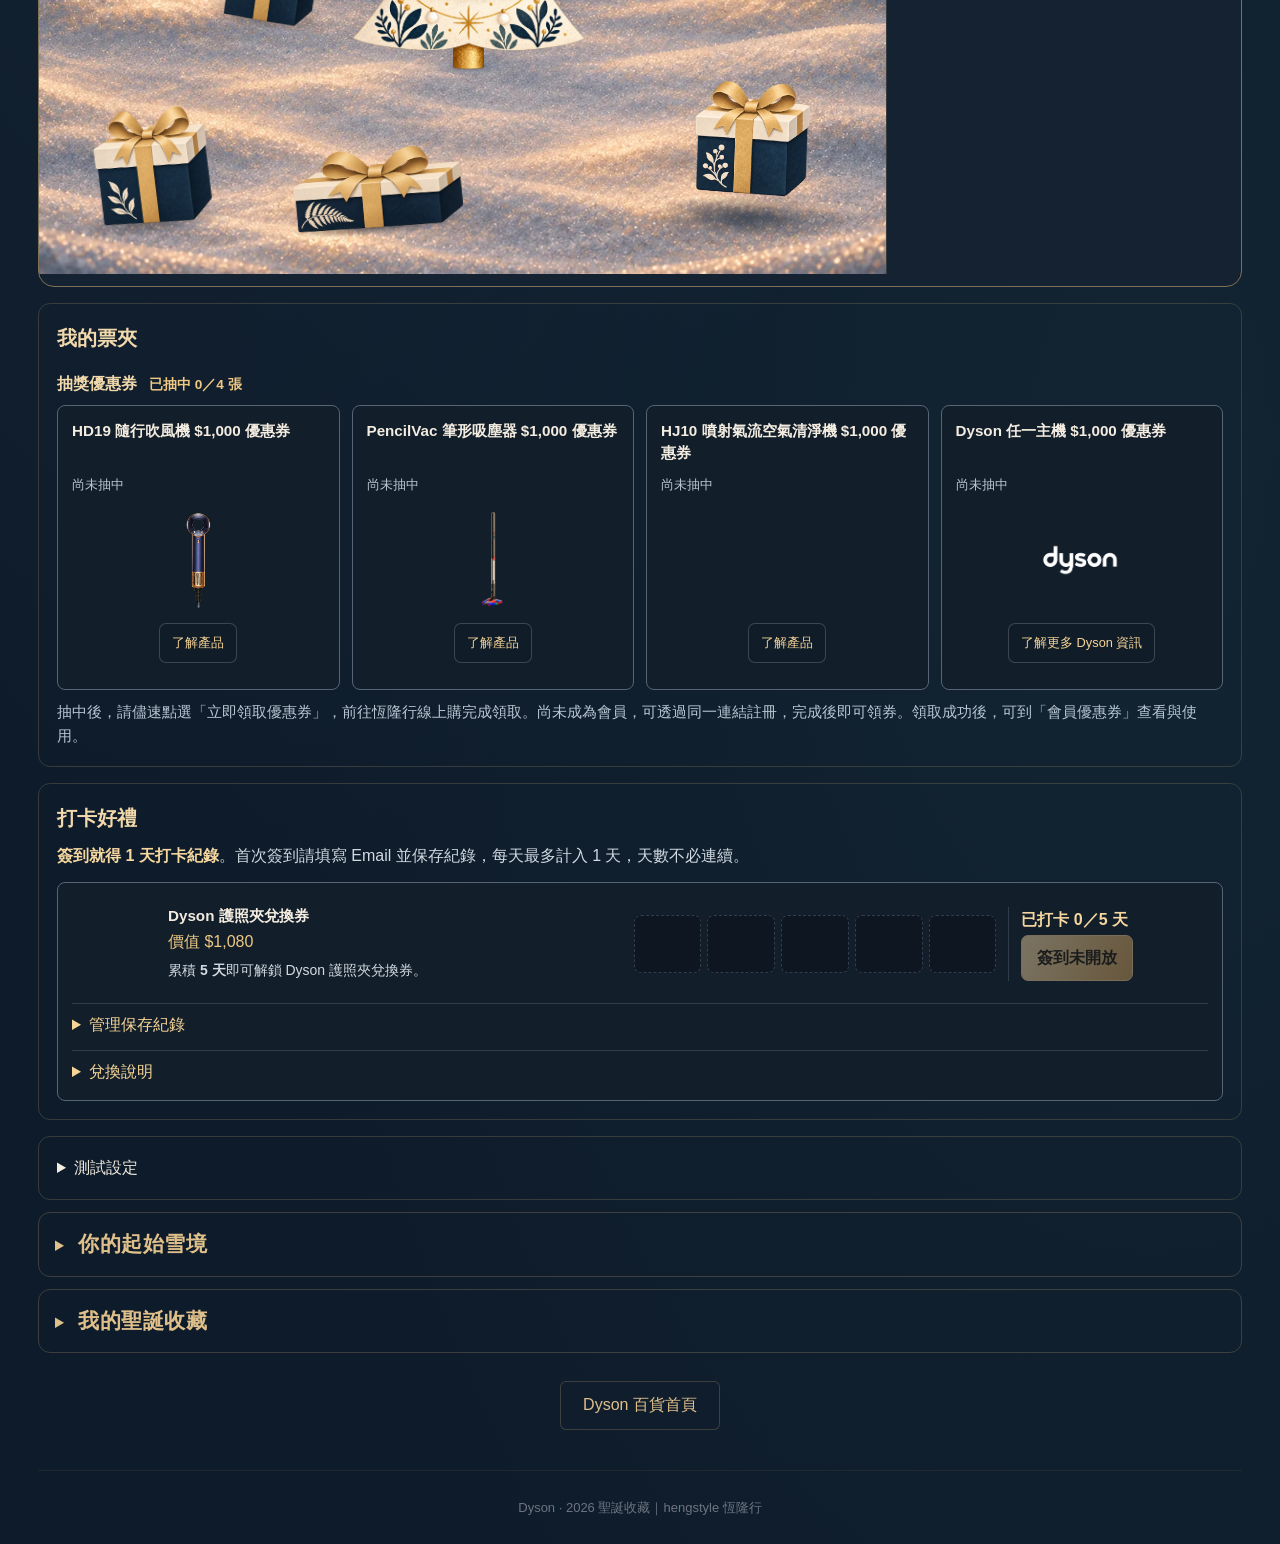
==== commit bcbef5f7: "Add files via upload" ====
--- a/2026-dyson-christmas-test/index.html
+++ b/2026-dyson-christmas-test/index.html
@@ -306,6 +306,6 @@
 <script src="./assets/js/analytics.js?v=20261116-v101"></script>
 <script src="./assets/js/gift-effects.js?v=20261119-visitor-interval"></script>
 <script src="./assets/js/gift-draw.js?v=20261119-wallet-buttons"></script>
-<script src="./assets/js/app.js?v=20261119-desktop-copy"></script>
+<script src="./assets/js/app.js?v=20261120-copy-image"></script>
 
 </body></html>
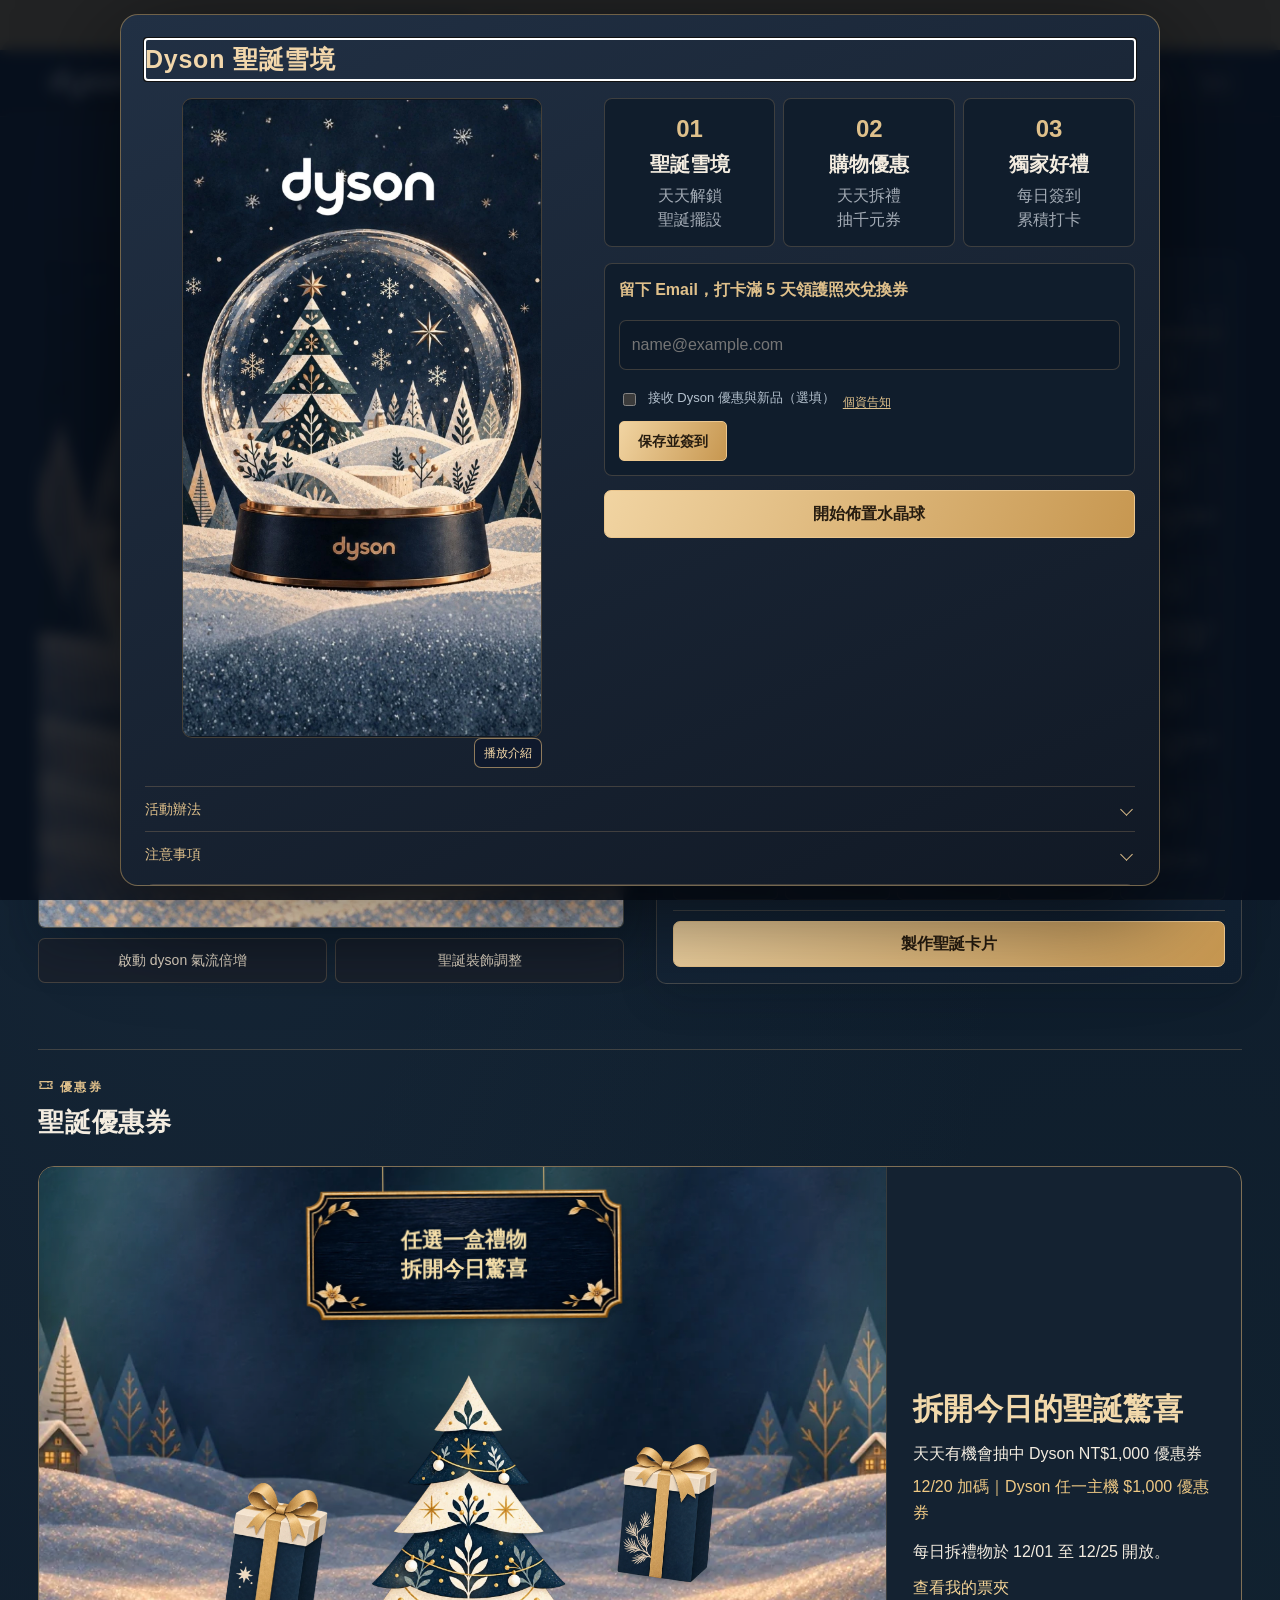
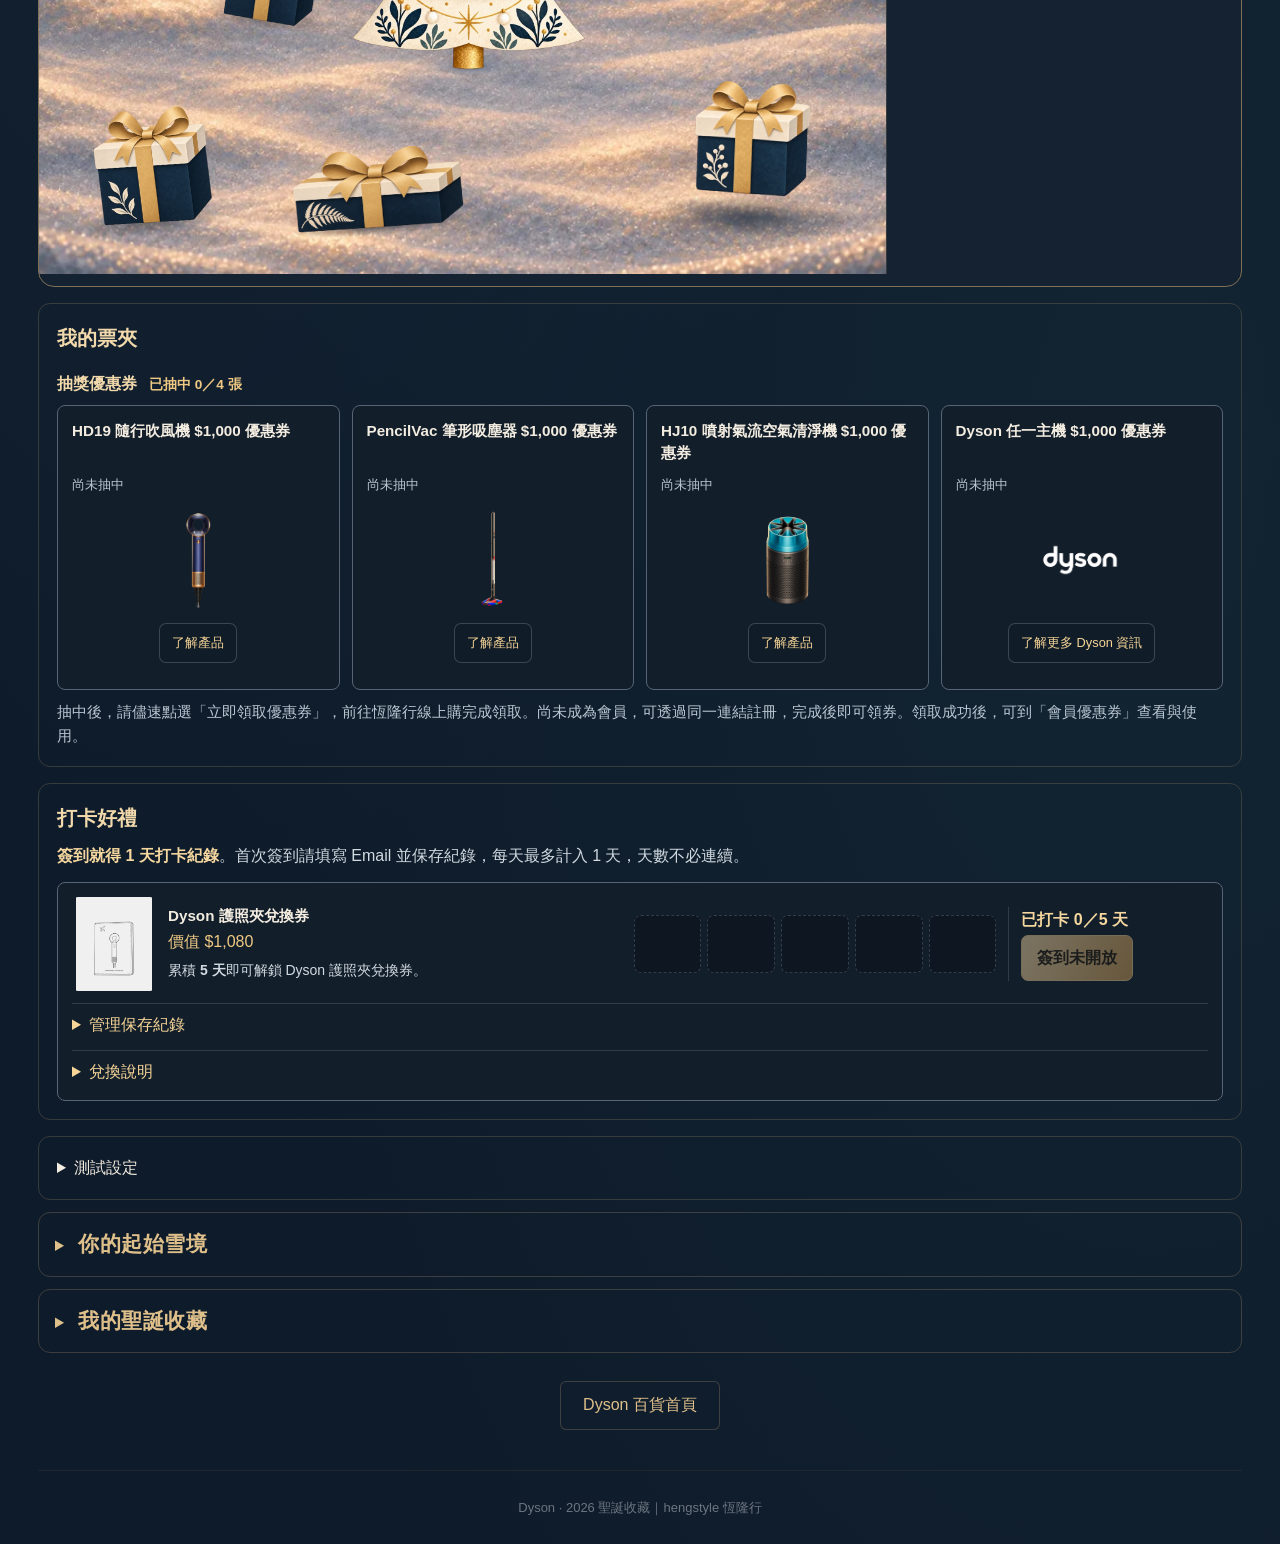
==== commit fa30f5ed: "Add files via upload" ====
--- a/2026-dyson-christmas-test/index.html
+++ b/2026-dyson-christmas-test/index.html
@@ -12,8 +12,8 @@
 <meta property="og:image:alt" content="Dyson 聖誕雪境水晶球">
 <meta property="og:title" content="Dyson 聖誕倒數日曆｜每天解鎖一份驚喜">
 <meta property="og:description" content="下載或分享卡片抽千元優惠券，打卡滿 5 天解鎖靠櫃禮兌換券，持券消費贈 Dyson 護照夾（價值 $1,080）。">
-<link rel="stylesheet" href="./assets/css/style.css?v=20261119-direct-adjust">
-<link rel="stylesheet" href="./assets/css/gift-draw.css?v=20261119-wallet-buttons">
+<link rel="stylesheet" href="./assets/css/style.css?v=20261120-light-aurora">
+<link rel="stylesheet" href="./assets/css/gift-draw.css?v=20261120-light-aurora">
 </head>
 <body>
 <template id="activity-missions-template">
@@ -94,7 +94,7 @@
  <section class="intro"><h1>把聖誕 <span>一點一點收藏</span></h1><p>玩遊戲收藏聖誕驚喜，傳送專屬祝福，解鎖<strong>限量優惠券</strong>。</p></section>
  <div id="game-experience" class="experience">
   <section id="globe-section" class="globe-section" aria-label="水晶球佈置">
-   <div id="globe-stage" class="globe-stage"><div id="globe-wrapper"><img id="empty-globe" src="./assets/images/scene/snow-globe-background.webp?rev=20261027-5" alt="深藍雪境中的 Dyson 水晶球，球內鋪有薄雪，等待加入每日收藏。" width="1168" height="1346"><canvas id="snow-canvas" tabindex="-1" aria-label="水晶球收藏擺放區"></canvas><div id="scene-loading" class="is-busy" role="status" hidden>正在準備冬日雪境…</div><div id="scene-tip" hidden></div><div id="show-greeting" class="show-greeting" role="status" aria-live="polite" hidden>MERRY CHRISTMAS</div></div></div>
+   <div id="globe-stage" class="globe-stage"><div id="globe-wrapper"><img id="empty-globe" src="./assets/images/scene/snow-globe-background.webp?rev=20261027-5&opt=20261120" alt="深藍雪境中的 Dyson 水晶球，球內鋪有薄雪，等待加入每日收藏。" width="1168" height="1346"><canvas id="snow-canvas" tabindex="-1" aria-label="水晶球收藏擺放區"></canvas><div id="scene-loading" class="is-busy" role="status" hidden>正在準備冬日雪境…</div><div id="scene-tip" hidden></div><div id="show-greeting" class="show-greeting" role="status" aria-live="polite" hidden>MERRY CHRISTMAS</div></div></div>
    <div class="globe-actions"><button id="wind-button" aria-pressed="false">啟動 dyson 氣流倍增</button><button id="edit-toggle" aria-pressed="false" aria-expanded="false" aria-controls="scene-tools">聖誕裝飾調整</button></div>
    <div id="show-controls" class="show-controls" hidden><button id="show-replay" type="button">播放星光秀</button><button id="show-stop" type="button" hidden>停止演出</button><span>9.5 秒 · 可隨時重播</span><div class="show-banner-slot"><div id="show-banner" class="show-banner" hidden><span>CHRISTMAS LIGHT SHOW</span><strong id="show-phase" role="status" aria-live="polite"></strong><div class="show-track"><i id="show-progress"></i></div></div></div></div>
    <div id="scene-tools" class="scene-tools" aria-label="聖誕裝飾調整工具" hidden><div class="scene-tool-actions"><button id="motion-toggle" type="button" aria-pressed="true">暫停動態</button></div><p id="scene-edit-hint">先點選球內物件，再調整大小、旋轉或還原擺放。</p>
@@ -130,18 +130,19 @@
   </div>
   <div id="draw-stage" class="draw-stage">
     <div class="draw-landscape" aria-hidden="true"></div>
-    <div class="draw-wood-sign"><img src="./assets/images/scene/christmas-sign.webp?build=20261119-sign-clean" width="1536" height="640" alt=""><span>任選一盒禮物<br>拆開今日驚喜</span></div>
+    <div class="draw-aurora-pink" aria-hidden="true"></div>
+    <div class="draw-wood-sign"><img src="./assets/images/scene/christmas-sign.webp?build=20261120-light&opt=20261120" width="1536" height="640" alt=""><span>任選一盒禮物<br>拆開今日驚喜</span></div>
     <div id="draw-visitor" class="draw-visitor" aria-hidden="true" hidden><img id="draw-visitor-image" alt=""></div>
     <div class="draw-tree" aria-hidden="true">
-      <img class="draw-tree-art" src="./assets/images/scene/day-12-christmas-tree.webp" alt="" width="1214" height="1295" loading="lazy" decoding="async">
+      <img class="draw-tree-art" src="./assets/images/scene/day-12-christmas-tree.webp?opt=20261120" alt="" width="1214" height="1295" loading="lazy" decoding="async">
       <span class="draw-tree-lights"></span>
     </div>
     <div id="draw-flyover" class="draw-flyover" aria-hidden="true">
       <div class="draw-flyover-rider">
-        <img src="./assets/images/scene/day-22-golden-sleigh.webp" alt="" loading="lazy">
-        <img src="./assets/images/scene/day-23-cat-santa.webp" alt="" loading="lazy">
+        <img src="./assets/images/scene/day-22-golden-sleigh.webp?opt=20261120" alt="" loading="lazy">
+        <img src="./assets/images/scene/day-23-cat-santa.webp?opt=20261120" alt="" loading="lazy">
       </div>
-      <img class="draw-flyover-reindeer" src="./assets/images/scene/day-08-leaping-reindeer.webp" alt="" loading="lazy">
+      <img class="draw-flyover-reindeer" src="./assets/images/scene/day-08-leaping-reindeer.webp?opt=20261120" alt="" loading="lazy">
     </div>
     <div id="draw-gifts" class="draw-gifts" role="group" aria-label="五盒聖誕禮物" aria-describedby="draw-rules"></div>
     <canvas id="draw-effects" aria-hidden="true"></canvas>
@@ -302,10 +303,10 @@
 
 
 
-<script src="./assets/js/config.js?v=20261119-hanging"></script>
+<script src="./assets/js/config.js?v=20261120-light-aurora"></script>
 <script src="./assets/js/analytics.js?v=20261116-v101"></script>
-<script src="./assets/js/gift-effects.js?v=20261119-visitor-interval"></script>
-<script src="./assets/js/gift-draw.js?v=20261119-wallet-buttons"></script>
-<script src="./assets/js/app.js?v=20261120-copy-image"></script>
+<script src="./assets/js/gift-effects.js?v=20261120-light-aurora"></script>
+<script src="./assets/js/gift-draw.js?v=20261120-light-aurora"></script>
+<script src="./assets/js/app.js?v=20261120-light-aurora"></script>
 
 </body></html>
--- a/2026-dyson-christmas-test/assets/css/style.css
+++ b/2026-dyson-christmas-test/assets/css/style.css
@@ -98,7 +98,7 @@
 
 */
 @font-face{font-family:'Source Han Sans TC';font-style:normal;font-weight:400;font-display:swap;src:url(../fonts/source-han-sans-tw-regular.woff2) format('woff2')}
-@font-face{font-family:'Source Han Sans TC';font-style:normal;font-weight:700;font-display:swap;src:url(../fonts/source-han-sans-tw-bold.woff2) format('woff2')}
+
 :root{color-scheme:dark;--bg:#0d1119;--panel:#151b26;--gold:#e5bd7e;--muted:#a3a5ab;--line:#b38d5038;--text:#f4efe7}*{box-sizing:border-box}body{margin:0;background:radial-gradient(ellipse at 15% 10%,#3b281b55,transparent 55%),var(--bg);color:var(--text);font-family:'PingFang TC','Microsoft JhengHei','Noto Sans CJK TC',sans-serif;font-size:16px;line-height:1.65}button,input,textarea{font:inherit}button{cursor:pointer;background:#19212d;color:#e9ddca;border:1px solid var(--line);border-radius:7px;padding:10px 15px;transition:background .18s,border-color .18s,transform .18s}button:hover{border-color:#e5bd7e99;background:#252b35}button:disabled{cursor:default;opacity:.47}button:focus-visible,a:focus-visible,input:focus-visible,summary:focus-visible,textarea:focus-visible{outline:2px solid var(--gold);outline-offset:4px}a{color:inherit;text-decoration:none}h1,h2,h3,p{margin:0}h2{font-size:26px;font-weight:600;letter-spacing:.03em}h3{font-size:20px}img{display:block;max-width:100%}[hidden]{display:none!important}.site-header{position:sticky;top:0;z-index:20;display:flex;justify-content:space-between;align-items:center;padding:14px max(24px,calc((100vw - 1260px)/2));border-bottom:1px solid var(--line);background:#0d1119ed;backdrop-filter:blur(18px)}.brand{display:flex;align-items:center;gap:18px}.brand-logo{display:block;width:112px;height:auto;aspect-ratio:1702/591;object-fit:contain;flex:none}.brand span{font-size:12px;letter-spacing:.21em;color:var(--gold);padding-left:18px;border-left:1px solid var(--line)}nav{display:flex;gap:9px}nav button{font-size:14px;padding:7px 12px}#voucher-count{display:inline-grid;place-items:center;min-width:20px;border-radius:20px;background:var(--gold);color:#261b10;margin-left:6px}.preview-banner{background:#d4a555;color:#20180d;text-align:center;padding:8px 16px;font-size:14px;position:sticky;top:65px;z-index:19}.preview-banner button{padding:2px 10px;margin-left:10px;border-color:#73511e;background:transparent;color:#20180d}main{max-width:1260px;margin:auto;padding:0 28px}.intro{text-align:center;padding:38px 0 27px}.eyebrow{font-size:12px;letter-spacing:.2em;color:var(--gold);font-weight:600}.intro h1{font-size:clamp(30px,3vw,42px);font-weight:500;letter-spacing:.05em;margin:7px 0 8px}.intro h1 span{color:var(--gold)}.intro>p:not(.eyebrow){color:var(--muted);font-size:15px}.experience{display:grid;grid-template-columns:minmax(0,1.2fr) minmax(350px,1fr);gap:40px;align-items:start}#globe-wrapper{position:relative;aspect-ratio:1168/1346;background:#2f2116;overflow:hidden;border-radius:7px;box-shadow:0 18px 60px #0007;border:1px solid #b18b5438;isolation:isolate;transform-origin:50% 83%}#empty-globe{position:absolute;width:100%;height:100%;object-fit:fill;pointer-events:none}#snow-canvas{position:absolute;inset:0;width:100%;height:100%;touch-action:pan-y;cursor:pointer}#snow-canvas.editing{touch-action:none;cursor:grab}#scene-loading{position:absolute;inset:0;display:grid;place-items:center;background:#19150ee6;color:var(--gold);font-size:14px}#scene-tip{position:absolute;pointer-events:none;background:#111723e8;border:1px solid #d2aa6888;border-radius:5px;color:#ffdfad;font-size:13px;padding:6px 10px;transform:translate(-50%,-130%);white-space:nowrap}.globe-actions{display:grid;grid-template-columns:repeat(2,minmax(0,1fr));gap:8px;margin-top:15px}.globe-actions button{font-size:14px;padding:11px 5px}.gold-button{background:linear-gradient(115deg,#f1d4a2,#c79750);color:#261c10;font-weight:700;border-color:#ebc68d}.gold-button:hover{background:linear-gradient(115deg,#ffe8bf,#ddb36f);color:#261c10}button[aria-pressed=true]:not(.gold-button){background:#ddbc7a24;border-color:#e7bc79;color:#f5d6a3}.status{color:#bdb3a4;font-size:14px;text-align:center;padding:10px 4px;min-height:42px}.position-editor{display:flex;align-items:center;gap:12px;flex-wrap:wrap;padding:14px;background:#171e2b;border:1px solid var(--line);margin-top:12px;border-radius:7px;font-size:14px}.position-editor strong{flex:1 1 160px;color:var(--gold)}.position-editor label{display:flex;align-items:center;gap:8px}.position-editor input{width:100px;accent-color:var(--gold)}.position-editor button{padding:5px 9px;font-size:13px}.position-editor p{width:100%;color:var(--muted);font-size:13px}.calendar-panel{border:1px solid var(--line);background:linear-gradient(145deg,#191f2c,#111720);padding:24px;border-radius:10px;position:sticky;top:88px}.calendar-heading{display:flex;justify-content:space-between;align-items:center;gap:8px;margin-bottom:19px}.calendar-heading h2{font-size:26px;margin-top:3px}.date-pill{font-size:13px;white-space:nowrap;color:var(--gold);border:1px solid var(--line);padding:5px 9px;border-radius:5px}.today-card{background:#d5a45e0b;border:1px solid #e5bd7e3d;border-radius:7px;padding:18px;margin-bottom:21px}.today-card h3{margin:7px 0 6px}.today-card>p:not(.eyebrow){font-size:14px;color:#b8b4ad;min-height:38px}.today-card button{width:100%;margin-top:13px;font-size:14px}.progress-label{display:flex;justify-content:space-between;font-size:13px;color:#b8b3aa;margin-bottom:6px}.progress-track{height:4px;border-radius:9px;background:#30323b;overflow:hidden;margin-bottom:20px}#progress-fill{height:100%;background:var(--gold);width:0;transition:width .3s}.calendar-grid{display:grid;grid-template-columns:repeat(5,minmax(0,1fr));gap:8px}.day-cell{position:relative;display:flex;flex-direction:column;align-items:center;justify-content:center;min-height:81px;padding:8px 2px;background:#0c121d;border-color:#353b455e;border-radius:6px}.day-cell .day-number{font-family:Georgia,serif;font-size:25px;color:#706f75;line-height:1.3}.day-cell .day-status{font-size:11px;color:#797981;margin-top:6px}.day-cell.current{border-color:#ddb36b;background:radial-gradient(ellipse at top,#c3913a35,#151822)}.day-cell.current .day-number,.day-cell.current .day-status{color:#f2d49b}.day-cell.owned{background:#dec18e0c;border-color:#a58c5c66}.day-cell.owned .day-number{color:#c6a871}.day-cell.owned .day-status{color:#b9c5b8}.day-cell.missed{opacity:.52}.day-cell .ticket-mark{position:absolute;right:5px;top:3px;font-size:12px;color:#d7b271}.day-cell:disabled{opacity:.7}.calendar-key{display:flex;flex-wrap:wrap;gap:8px 13px;margin-top:16px;font-size:12px;color:#8f929b}.calendar-key span{display:flex;align-items:center;gap:5px}.key-dot{display:inline-block;width:5px;height:5px;border-radius:50%;background:#747681}.key-dot.current{background:#dfb76f}.key-dot.owned{background:#9bb397}.key-dot.missed{background:#555861}.calendar-note{font-size:13px;line-height:1.8;color:#91949d;margin-top:12px}.collection-section,.benefit-section{margin-top:48px;padding-top:27px;border-top:1px solid var(--line)}.section-heading{display:flex;justify-content:space-between;align-items:end;gap:14px;margin-bottom:22px}.section-heading h2{margin-top:4px}.section-heading>span{color:var(--muted);font-size:13px}.collection-grid{display:grid;grid-template-columns:repeat(4,minmax(0,1fr));gap:12px}.collection-card{border:1px solid var(--line);background:#141b27;border-radius:7px;overflow:hidden}.collection-card>button:first-child{border:0;border-radius:0;background:radial-gradient(ellipse at center,#54402855,#121925 70%);padding:0;width:100%;display:block}.collection-card canvas{width:100%;height:135px;display:block}.collection-card .card-info{padding:11px}.collection-card .card-day{font-size:11px;letter-spacing:.12em;color:var(--gold)}.collection-card h3{font-size:14px;font-weight:500;margin:4px 0 9px;min-height:37px;line-height:1.5}.collection-card .place-button{width:100%;font-size:12px;padding:6px 3px;background:#101722}.empty-state{padding:36px 20px;text-align:center;background:#151b254d;border:1px dashed var(--line);border-radius:7px;color:#96959b;font-size:14px;line-height:2}.benefit-grid{display:grid;grid-template-columns:repeat(4,minmax(0,1fr));gap:12px}.benefit-card{border:1px solid var(--line);border-radius:7px;background:#151b25;padding:19px 16px}.benefit-card .benefit-date{font:32px Georgia,serif;color:#dbc08d;line-height:1;margin-bottom:13px}.benefit-card h3{font-size:15px;font-weight:500;margin-bottom:7px}.benefit-card p{font-size:13px;color:#9699a2;min-height:35px}.benefit-card .benefit-state{display:block;border-top:1px dashed var(--line);padding-top:10px;margin-top:12px;color:#c4ab80;font-size:12px}.benefit-card.claimed{border-color:#b99a5e88}.benefit-note{font-size:13px;color:#8e929c;margin-top:16px}footer{display:flex;justify-content:space-between;align-items:center;gap:10px;margin-top:40px;padding:26px 0;color:#6d7480;border-top:1px solid #b38d501a;font-size:13px}footer button{border:0;background:none;color:#9a948a;font-size:13px;padding:0}dialog{background:#141c29;color:var(--text);border:1px solid #b490535e;border-radius:12px;max-width:440px;width:calc(100% - 32px);max-height:90dvh;padding:32px;box-shadow:0 40px 140px #000b;overflow:auto}dialog::backdrop{background:#03060bc9;backdrop-filter:blur(8px)}.dialog-close{position:absolute;right:12px;top:10px;font-size:27px;border:0;background:transparent;padding:0 7px;color:#b0a899}.dialog-close:hover{background:none;color:var(--gold)}.dialog-subtitle{font-size:14px;color:#9b9da6;margin:9px 0 20px}.item-visual{height:220px;display:grid;place-items:center;background:radial-gradient(ellipse,#d9ad6520,transparent 70%);margin:16px 0 5px}.item-visual canvas{width:100%;height:220px;display:block}.small-label{font-size:12px;color:var(--gold);margin:8px 0}#item-title{font-size:24px}#item-description{font-size:15px;color:#a6a7ad;margin:12px 0 20px}#item-placement,.secondary-button{width:100%;margin-top:9px;font-size:14px}.secondary-button{background:none}.voucher-card{padding:17px;border:1px solid var(--line);border-radius:7px;margin:12px 0}.voucher-card h3{font-size:17px;color:var(--gold)}.voucher-card p{font-size:14px;margin:7px 0;color:#a3a6af}.voucher-code{display:flex;justify-content:space-between;gap:10px;align-items:center;padding:9px;background:#0e1420;border-radius:5px}.voucher-code code{font-size:15px;color:#f3d9a8}.voucher-code button{padding:3px 10px;font-size:13px}.studio-dialog{max-width:1180px}.preview-controls{display:flex;gap:9px;align-items:end;flex-wrap:wrap;padding:16px;border:1px solid var(--line);background:#0f1723;border-radius:7px}.preview-controls label{display:flex;flex-direction:column;gap:4px;font-size:13px;color:#afa99e}.preview-controls input{border:1px solid var(--line);border-radius:5px;background:#19212d;color:#ead8b7;padding:7px}.preview-controls button{font-size:13px;padding:9px 11px}.studio-note{font-size:13px;color:#a6a4a0;margin:14px 0;line-height:1.8}.table-scroll{overflow:auto}.studio-table{width:100%;border-collapse:collapse;min-width:990px;font-size:13px}.studio-table th{padding:10px;text-align:left;background:#232d3c;color:#dfbf8b;white-space:nowrap}.studio-table td{padding:11px 9px;vertical-align:middle;border-bottom:1px solid #b38d5026}.studio-table td:nth-child(3){min-width:170px}.studio-table td:nth-child(4){min-width:220px;max-width:270px}.studio-table td:nth-child(5){min-width:140px;max-width:180px}.studio-table .studio-type{display:block;color:#a89f8f;font-size:12px}.studio-table canvas{width:65px;height:70px;display:block}.studio-table button{font-size:12px;padding:5px 8px;white-space:nowrap;margin:2px}.studio-table .asset-status{display:block;color:#a5a08f;font-size:12px;max-width:130px}.studio-table .missing{color:#e1b873}.config-editor{margin-top:22px;border-top:1px solid var(--line);padding-top:15px}.config-editor summary{cursor:pointer;color:var(--gold)}.config-editor p{font-size:13px;color:#9ea2ac;margin:12px 0}.config-editor textarea{width:100%;height:270px;background:#0b121d;border:1px solid var(--line);border-radius:5px;font-family:ui-monospace,monospace;font-size:14px;padding:14px;resize:vertical;line-height:1.7;color:#d6c7ad}.config-actions{display:flex;gap:10px;margin-top:12px}.config-actions button{font-size:13px}@media(min-width:1100px){body:has(#preview-banner:not([hidden])) .calendar-panel{top:125px}}@media(max-width:1000px){.experience{gap:25px;grid-template-columns:minmax(0,1.1fr) minmax(320px,1fr)}.calendar-panel{padding:19px}.collection-grid,.benefit-grid{grid-template-columns:repeat(3,minmax(0,1fr))}.day-cell{min-height:74px}}@media(max-width:760px){main{padding:0 18px}.site-header{padding:14px 18px}.brand span{display:none}.brand-logo{width:100px}.intro{padding:27px 0 22px}.intro h1{font-size:30px}.intro>p:not(.eyebrow){font-size:13px}.experience{display:flex;flex-direction:column;gap:22px}.globe-section,.calendar-panel{width:100%}.globe-section{max-width:560px;margin:auto}.calendar-panel{position:static;padding:22px}.day-cell{min-height:77px}.collection-section,.benefit-section{margin-top:32px}.section-heading{display:block}.section-heading>span{display:block;margin-top:7px}.collection-grid{grid-template-columns:repeat(3,minmax(0,1fr));gap:9px}.collection-card canvas{height:110px}.benefit-grid{grid-template-columns:repeat(2,minmax(0,1fr))}.benefit-card{padding:17px}.benefit-card p{min-height:0}.studio-dialog{padding:27px 18px}footer{display:block}footer button{display:block;margin-top:9px}.preview-banner{top:60px;font-size:12px;padding:7px 5px}dialog{padding:28px 23px}.preview-controls button{flex:1 1 130px}.preview-controls label{width:100%}.preview-controls input{width:100%}}@media(prefers-reduced-motion:reduce){*,*::before,*::after{animation-duration:.001ms!important;transition-duration:.001ms!important;scroll-behavior:auto!important}}
 .calendar-tools{display:flex;flex-direction:column;align-items:flex-end;gap:7px}.calendar-tools #quick-sim-toggle{padding:4px 9px;font-size:13px;border-color:#d2a96b88;color:#f0cf9a;background:#d8ad6120;white-space:nowrap}.quick-sim-panel{padding:14px;margin:-3px 0 18px;border:1px solid #d6ab6766;border-radius:7px;background:#080e17}.quick-sim-panel>p{font-size:12px;line-height:1.8;color:#b5afa3;margin:10px 0}@media(max-width:380px){.calendar-heading h2{font-size:24px}}
 
@@ -1418,3 +1418,7 @@
   }
 }
 
+
+/* Direct dragging remains available with the detail tools collapsed. */
+#snow-canvas, #mobile-collection #snow-canvas { touch-action: none; cursor: grab; }
+#snow-canvas:active { cursor: grabbing; }
--- a/2026-dyson-christmas-test/assets/css/gift-draw.css
+++ b/2026-dyson-christmas-test/assets/css/gift-draw.css
@@ -18,7 +18,7 @@
 .draw-muted { color: #b9c6d1; font-size: .92rem; }
 
 .draw-stage {
-  --gift-art: url("../images/scene/day-03-ribbon-gift.webp");
+  --gift-art: url("../images/scene/day-03-ribbon-gift.webp?opt=20261120");
   position: relative;
   isolation: isolate;
   width: 100%;
@@ -151,11 +151,11 @@
 .draw-gifts :is(.draw-gift:nth-child(4), .draw-floated-ticket[data-box="3"]) { --x: 60%; --y: 78%; --size: .170; --angle: 2deg; }
 .draw-gifts :is(.draw-gift:nth-child(5), .draw-floated-ticket[data-box="4"]) { --x: 83%; --y: 75%; --size: .145; --angle: 5deg; }
 /* Five matching navy/ivory/gold gift sprites. Only artwork changes; saved box indices stay stable. */
-.draw-gifts .draw-gift:nth-child(1) { --gift-art: url("../images/gifts/navy-leaf-cube.webp?v=20261118-gifts1"); --gift-ratio: 1254 / 1254; --gift-seam: 0% 47%, 14% 49.5%, 78% 53%, 92% 43%, 100% 40%; --gift-lip: 14% 49.5%, 31% 39%, 92% 43%, 78% 53%; --mouth-y: 53%; }
-.draw-gifts .draw-gift:nth-child(2) { --gift-art: url("../images/gifts/navy-star-tall.webp?v=20261118-gifts1"); --gift-ratio: 1080 / 1457; --gift-seam: 0% 40%, 14% 42%, 80% 44%, 94% 35%, 100% 33%; --gift-lip: 14% 42%, 30% 34%, 94% 35%, 80% 44%; --mouth-y: 44%; }
-.draw-gifts .draw-gift:nth-child(3) { --gift-art: url("../images/gifts/navy-fern-wide.webp?v=20261118-gifts1"); --gift-ratio: 1752 / 897; --gift-seam: 0% 52%, 8% 55%, 85% 58%, 96% 46%, 100% 43%; --gift-lip: 8% 55%, 20% 44%, 96% 46%, 85% 58%; --mouth-y: 58%; }
-.draw-gifts .draw-gift:nth-child(4) { --gift-art: url("../images/gifts/navy-berry-small.webp?v=20261118-gifts1"); --gift-ratio: 1254 / 1254; --gift-seam: 0% 47%, 22% 49%, 66% 50%, 79% 44%, 82% 41%; --gift-lip: 22% 49%, 34% 42%, 79% 44%, 66% 50%; --mouth-y: 50%; }
-.draw-gifts .draw-gift:nth-child(5) { --gift-art: url("../images/gifts/navy-pine-large.webp?v=20261118-gifts1"); --gift-ratio: 1097 / 1434; --gift-seam: 0% 33%, 12% 35%, 78% 39%, 94% 31%, 100% 28%; --gift-lip: 12% 35%, 29% 28%, 94% 31%, 78% 39%; --mouth-y: 39%; }
+.draw-gifts .draw-gift:nth-child(1) { --gift-art: url("../images/gifts/navy-leaf-cube.webp?v=20261118-gifts1&opt=20261120"); --gift-ratio: 1254 / 1254; --gift-seam: 0% 47%, 14% 49.5%, 78% 53%, 92% 43%, 100% 40%; --gift-lip: 14% 49.5%, 31% 39%, 92% 43%, 78% 53%; --mouth-y: 53%; }
+.draw-gifts .draw-gift:nth-child(2) { --gift-art: url("../images/gifts/navy-star-tall.webp?v=20261118-gifts1&opt=20261120"); --gift-ratio: 1080 / 1457; --gift-seam: 0% 40%, 14% 42%, 80% 44%, 94% 35%, 100% 33%; --gift-lip: 14% 42%, 30% 34%, 94% 35%, 80% 44%; --mouth-y: 44%; }
+.draw-gifts .draw-gift:nth-child(3) { --gift-art: url("../images/gifts/navy-fern-wide.webp?v=20261118-gifts1&opt=20261120"); --gift-ratio: 1752 / 897; --gift-seam: 0% 52%, 8% 55%, 85% 58%, 96% 46%, 100% 43%; --gift-lip: 8% 55%, 20% 44%, 96% 46%, 85% 58%; --mouth-y: 58%; }
+.draw-gifts .draw-gift:nth-child(4) { --gift-art: url("../images/gifts/navy-berry-small.webp?v=20261118-gifts1&opt=20261120"); --gift-ratio: 1254 / 1254; --gift-seam: 0% 47%, 22% 49%, 66% 50%, 79% 44%, 82% 41%; --gift-lip: 22% 49%, 34% 42%, 79% 44%, 66% 50%; --mouth-y: 50%; }
+.draw-gifts .draw-gift:nth-child(5) { --gift-art: url("../images/gifts/navy-pine-large.webp?v=20261118-gifts1&opt=20261120"); --gift-ratio: 1097 / 1434; --gift-seam: 0% 33%, 12% 35%, 78% 39%, 94% 31%, 100% 28%; --gift-lip: 12% 35%, 29% 28%, 94% 31%, 78% 39%; --mouth-y: 39%; }
 .draw-gifts .draw-gift:disabled { opacity: 1; cursor: default; }
 .draw-gifts .draw-gift:not(:disabled) { cursor: pointer; }
 .draw-gifts .draw-gift:focus-visible { outline: 2px solid #ffe1a5; outline-offset: 1px; z-index: 1; }
@@ -317,7 +317,7 @@
   height: 32px;
   margin-right: 7px;
   vertical-align: middle;
-  background: url("../images/scene/day-03-ribbon-gift.webp") center / contain no-repeat;
+  background: url("../images/scene/day-03-ribbon-gift.webp?opt=20261120") center / contain no-repeat;
 }
 @media (prefers-reduced-motion: no-preference) {
   .draw-passport-opening::before { animation: draw-box-hop .5s ease; }
@@ -565,7 +565,7 @@
 
 .draw-landscape {
   position: absolute; inset: -12px; z-index: -1; pointer-events: none;
-  background: #142231 url("../images/scene/draw-lapland-paper-snow.webp") center 72% / cover no-repeat;
+  background: #142231 url("../images/scene/draw-lapland-paper-snow.webp?opt=20261120") center 72% / cover no-repeat;
   transform: translate(var(--land-x, 0px), var(--land-y, 0px));
 }
 .draw-tree { translate: var(--tree-x, 0px) var(--tree-y, 0px); }
@@ -808,3 +808,26 @@
     #draw-wallet .draw-coupon { grid-row: span 4; grid-template-rows: subgrid; }
   }
 }
+
+
+/* A short, occasional blush in the sky; no continuous extra animation. */
+.draw-aurora-pink {
+  position: absolute;
+  z-index: -1;
+  pointer-events: none;
+  inset: 0 10% 55% 30%;
+  opacity: 0;
+  visibility: hidden;
+  background: linear-gradient(110deg, transparent 18%, #e9a9d448 40%, #f3b6dd80 49%, #bd9ce940 57%, transparent 72%);
+  mask-image: linear-gradient(transparent, #000 20%, #000a 65%, transparent);
+  mix-blend-mode: screen;
+}
+.draw-aurora-pink.is-visible { visibility: visible; animation: draw-aurora-pink-blush 4s ease-in-out both; }
+@keyframes draw-aurora-pink-blush {
+  0%, 100% { opacity: 0; transform: translateX(-3%) skewX(-4deg); }
+  25% { opacity: .42; }
+  50% { opacity: .58; }
+  80% { opacity: .2; }
+  100% { transform: translateX(4%) skewX(3deg); }
+}
+@media (prefers-reduced-motion: reduce) { .draw-aurora-pink { display: none; } }
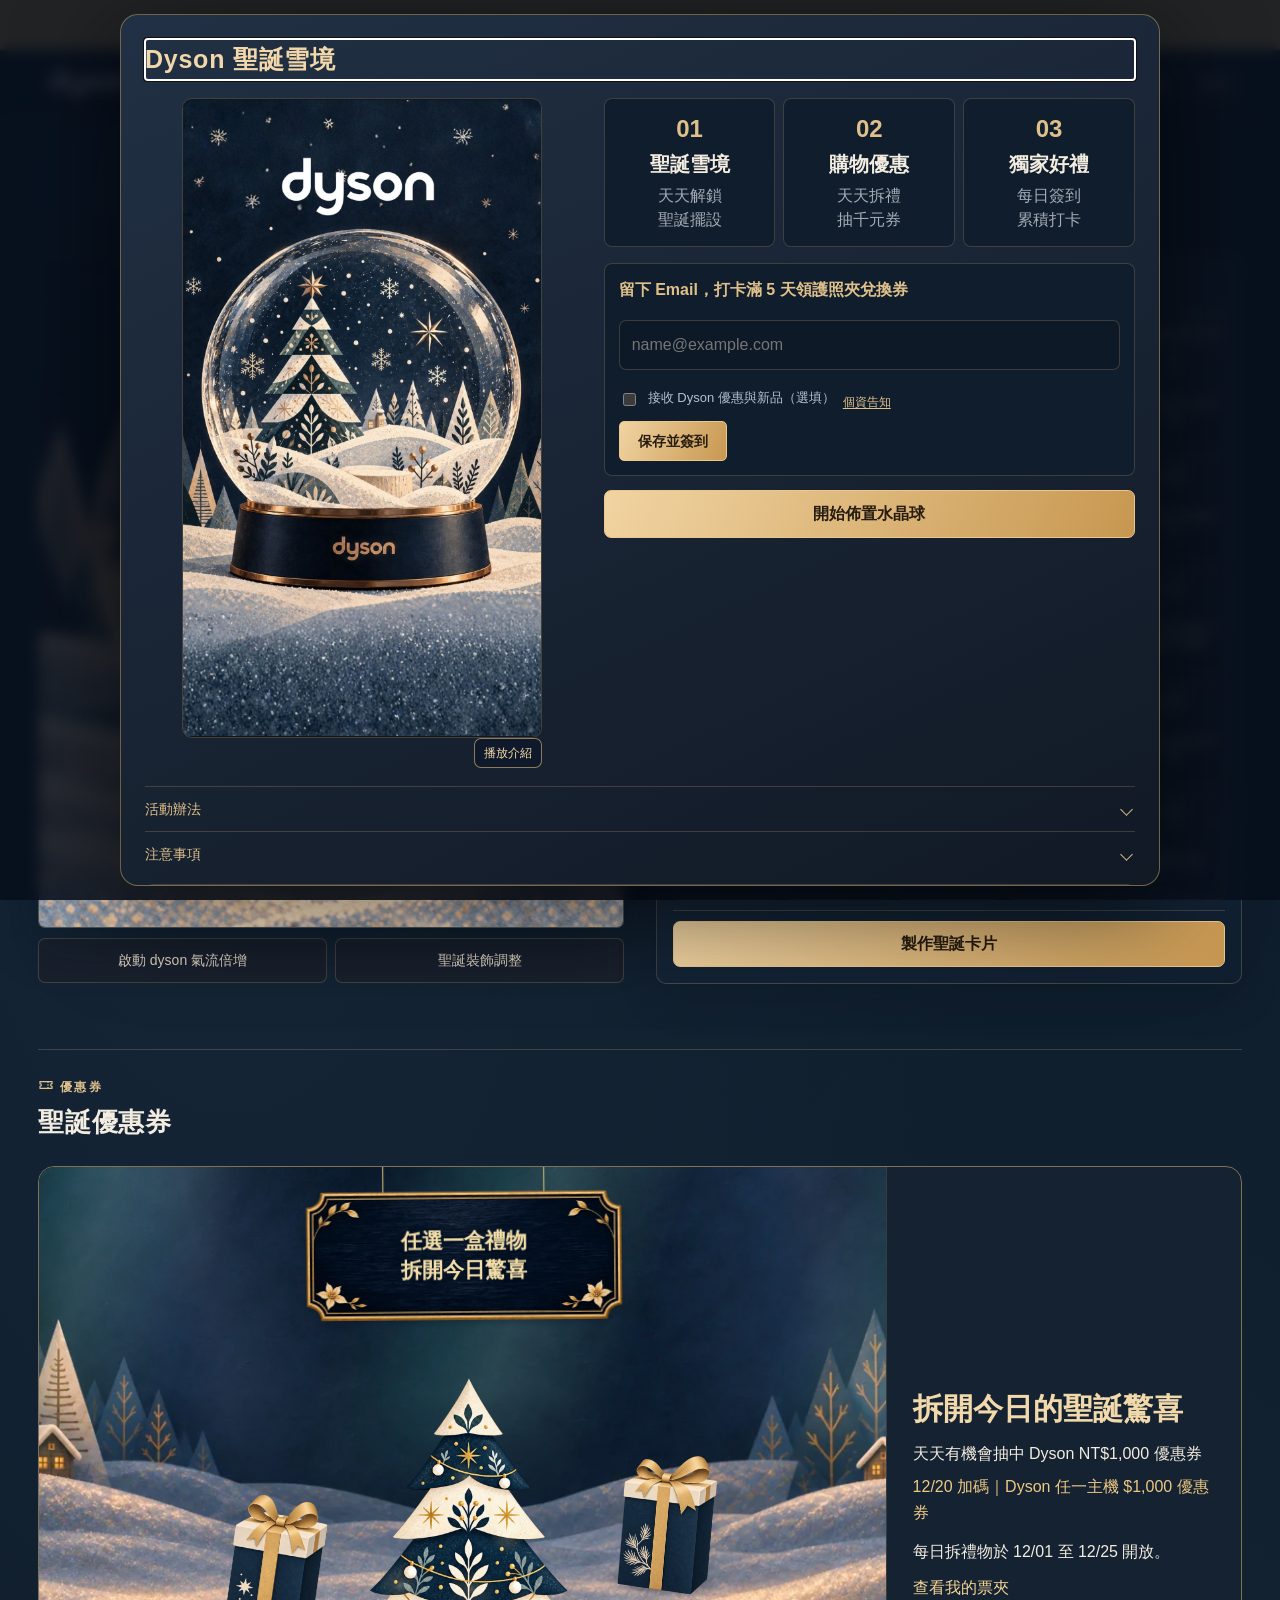
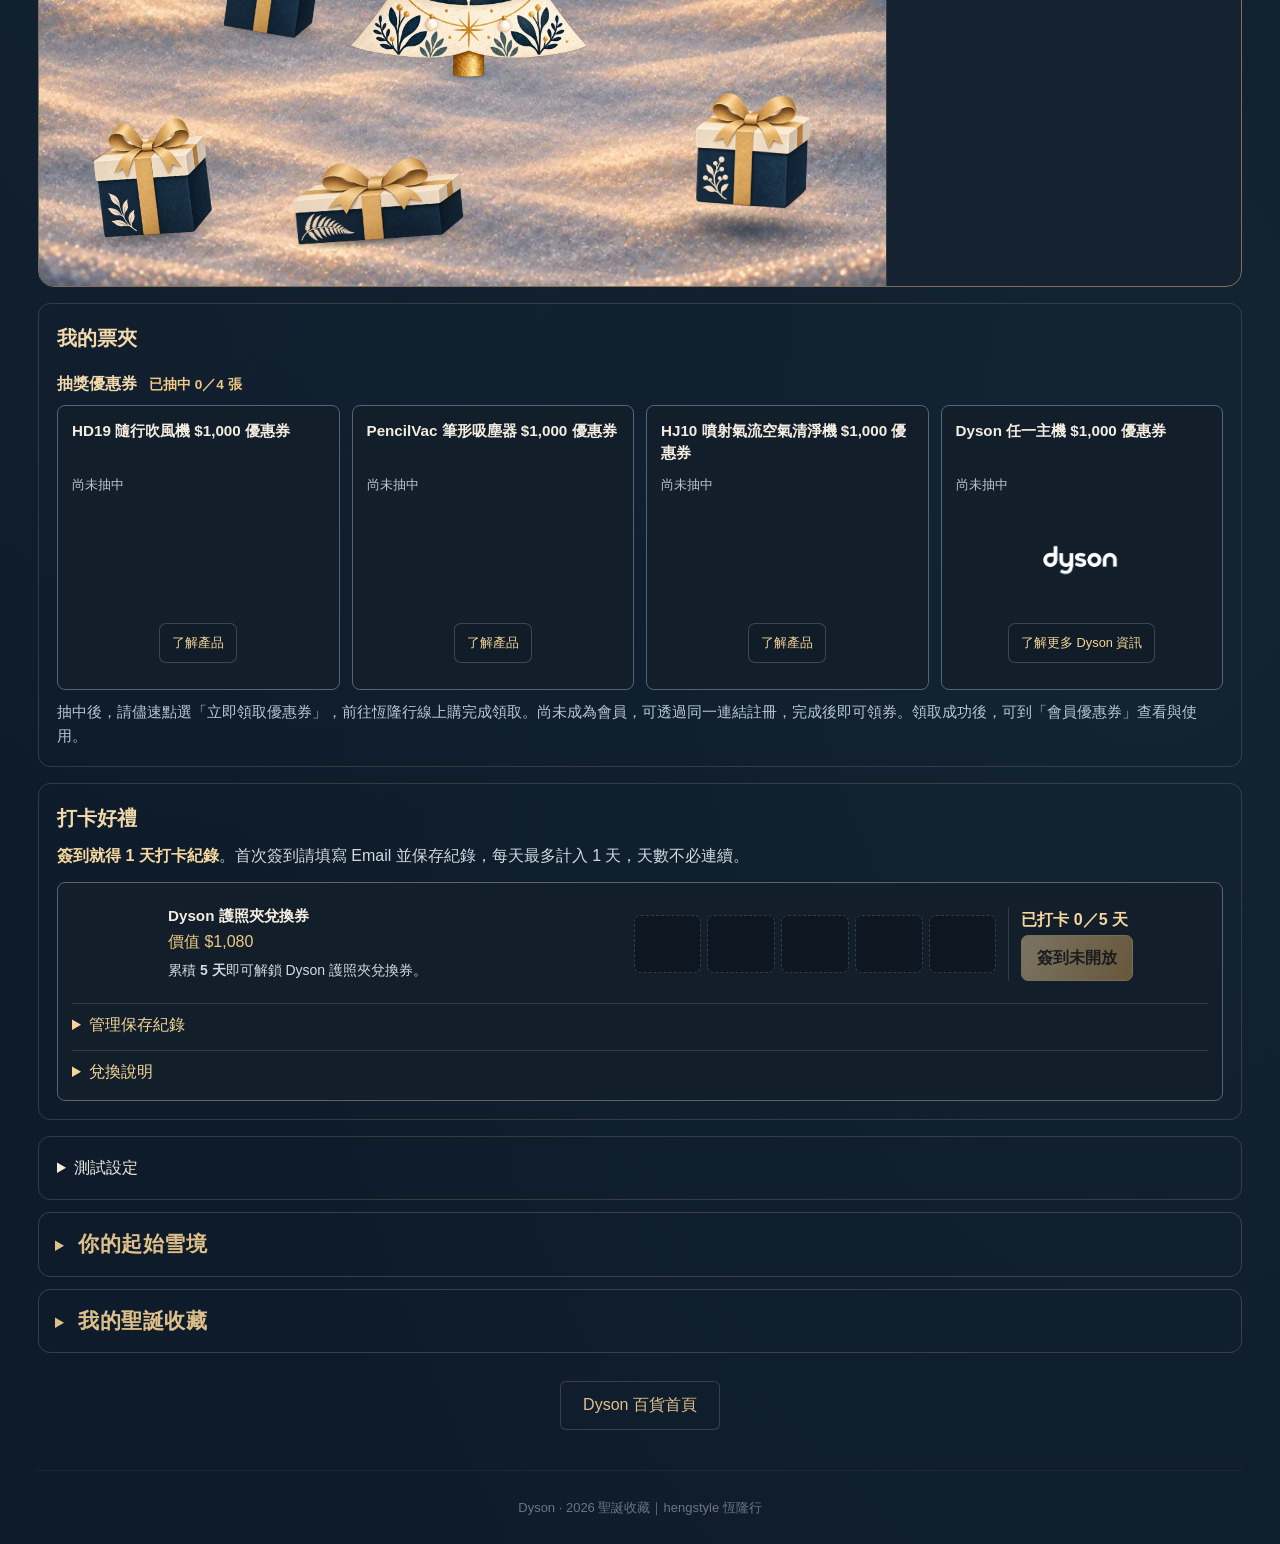
==== commit 81bb84f7: "Add files via upload" ====
--- a/2026-dyson-christmas-test/index.html
+++ b/2026-dyson-christmas-test/index.html
@@ -13,7 +13,7 @@
 <meta property="og:title" content="Dyson 聖誕倒數日曆｜每天解鎖一份驚喜">
 <meta property="og:description" content="下載或分享卡片抽千元優惠券，打卡滿 5 天解鎖靠櫃禮兌換券，持券消費贈 Dyson 護照夾（價值 $1,080）。">
 <link rel="stylesheet" href="./assets/css/style.css?v=20261120-light-aurora">
-<link rel="stylesheet" href="./assets/css/gift-draw.css?v=20261120-light-aurora">
+<link rel="stylesheet" href="./assets/css/gift-draw.css?v=20261120-scene-fill">
 </head>
 <body>
 <template id="activity-missions-template">
--- a/2026-dyson-christmas-test/assets/css/gift-draw.css
+++ b/2026-dyson-christmas-test/assets/css/gift-draw.css
@@ -462,6 +462,8 @@
   .draw-stage {
     --draw-scene-height: clamp(305px, 43vw, min(525px, calc(100svh - 165px)));
     grid-area: 1 / 1 / span 2;
+    /* Fill the full grid row height even when the scene has an aspect ratio. */
+    align-self: stretch;
     min-height: var(--draw-scene-height);
     aspect-ratio: auto;
     border-right: 1px solid #80705655;
